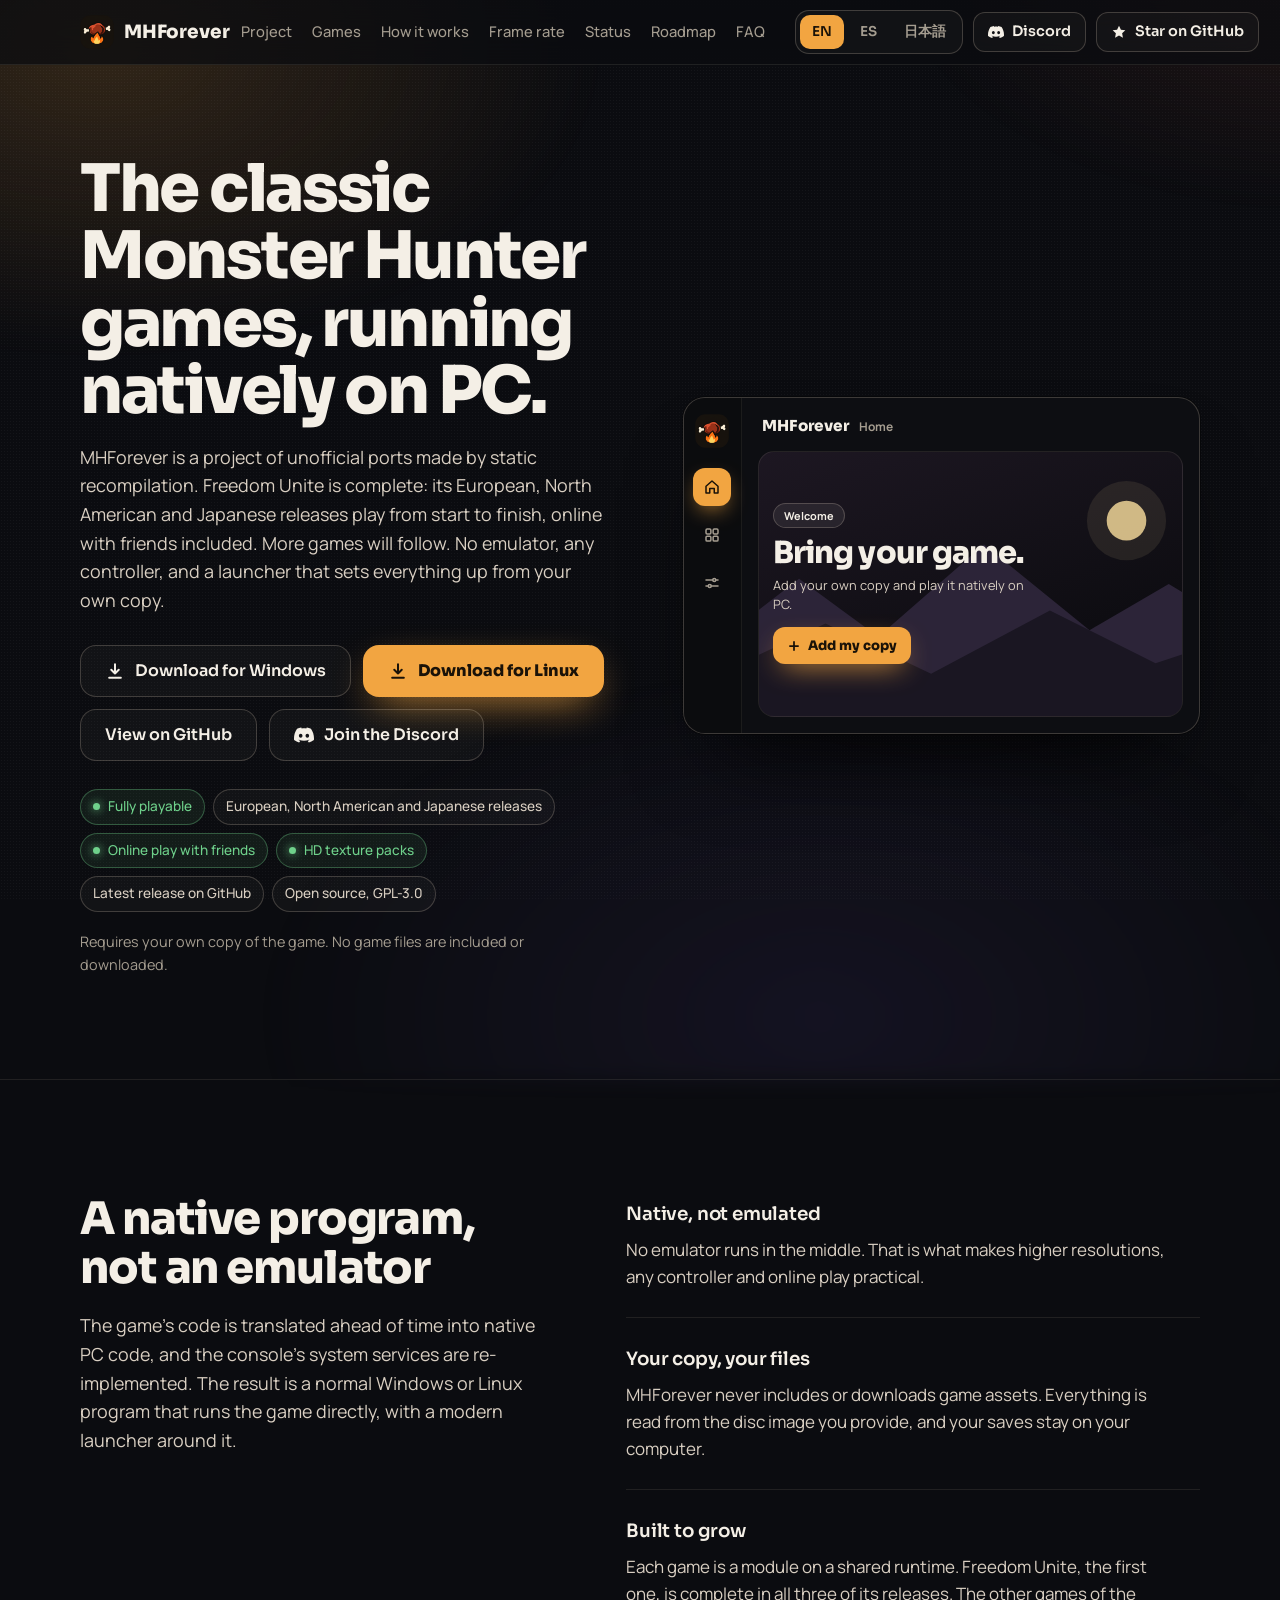
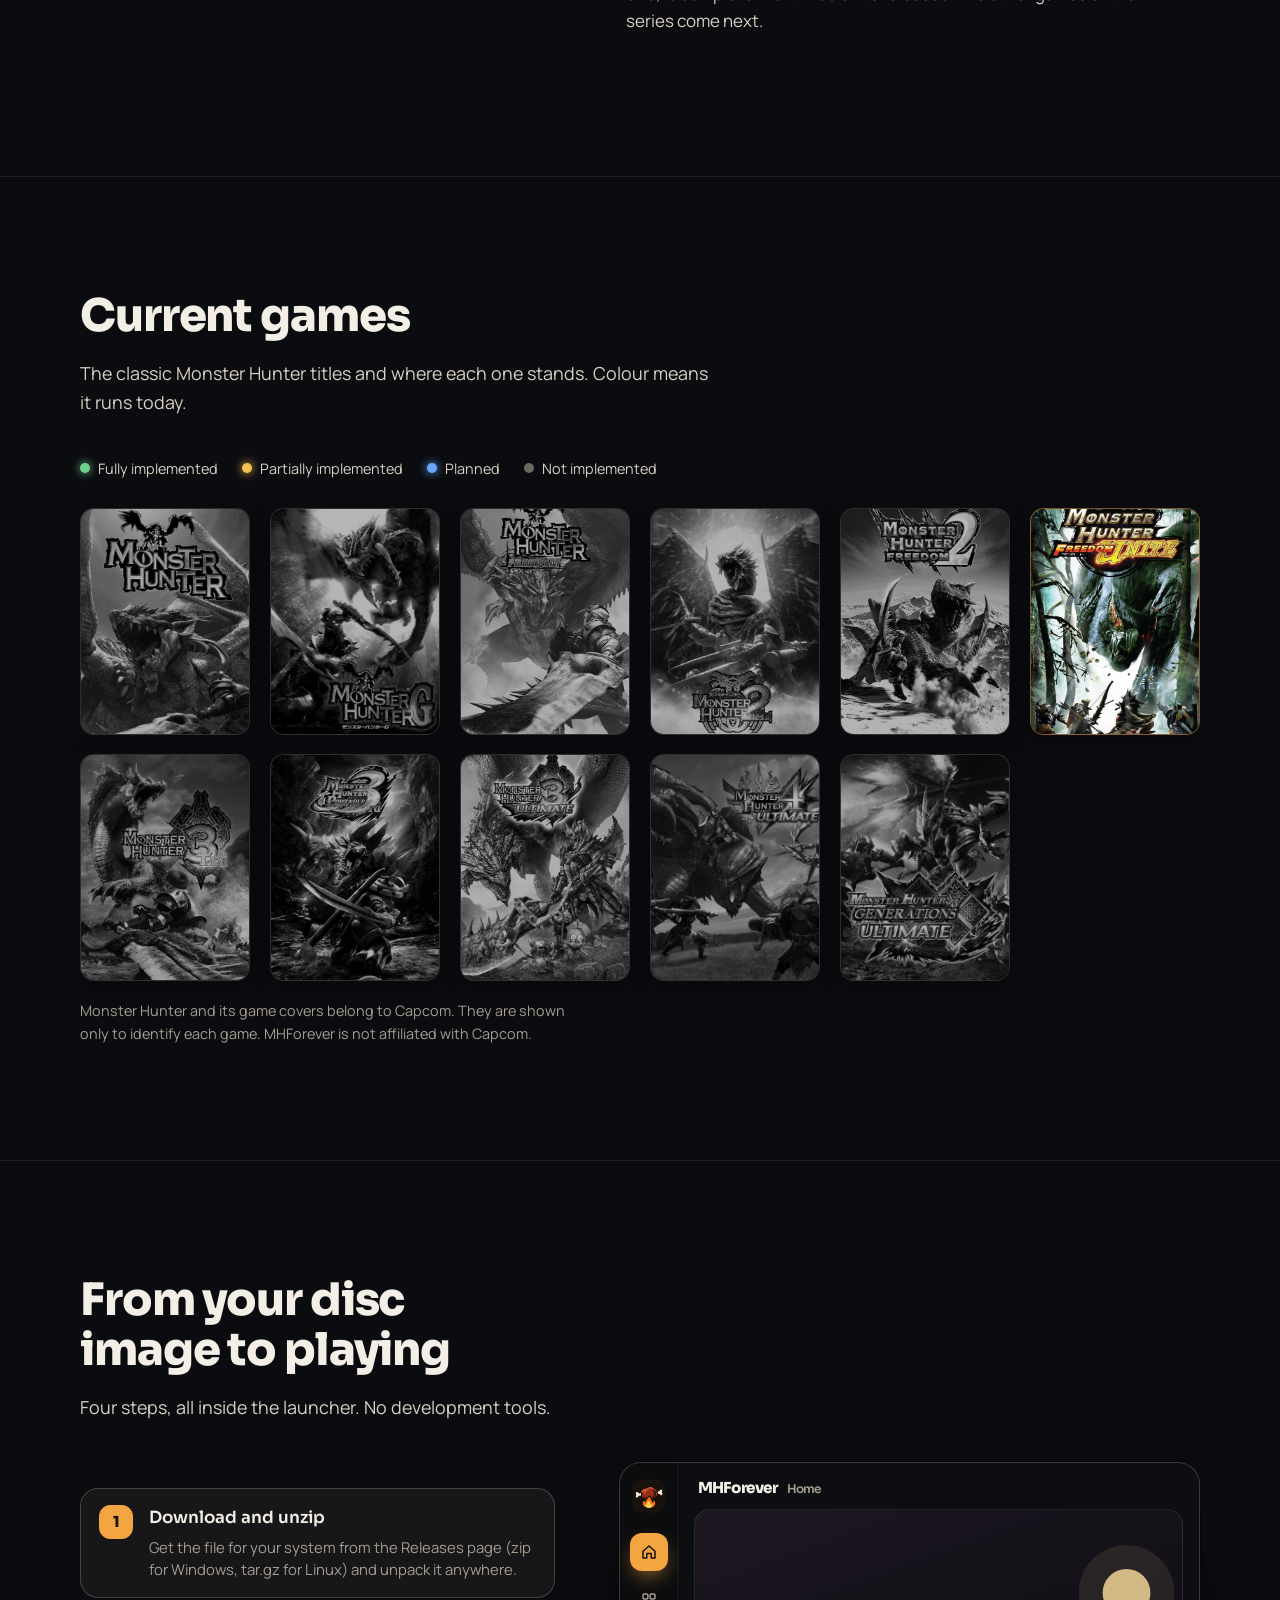
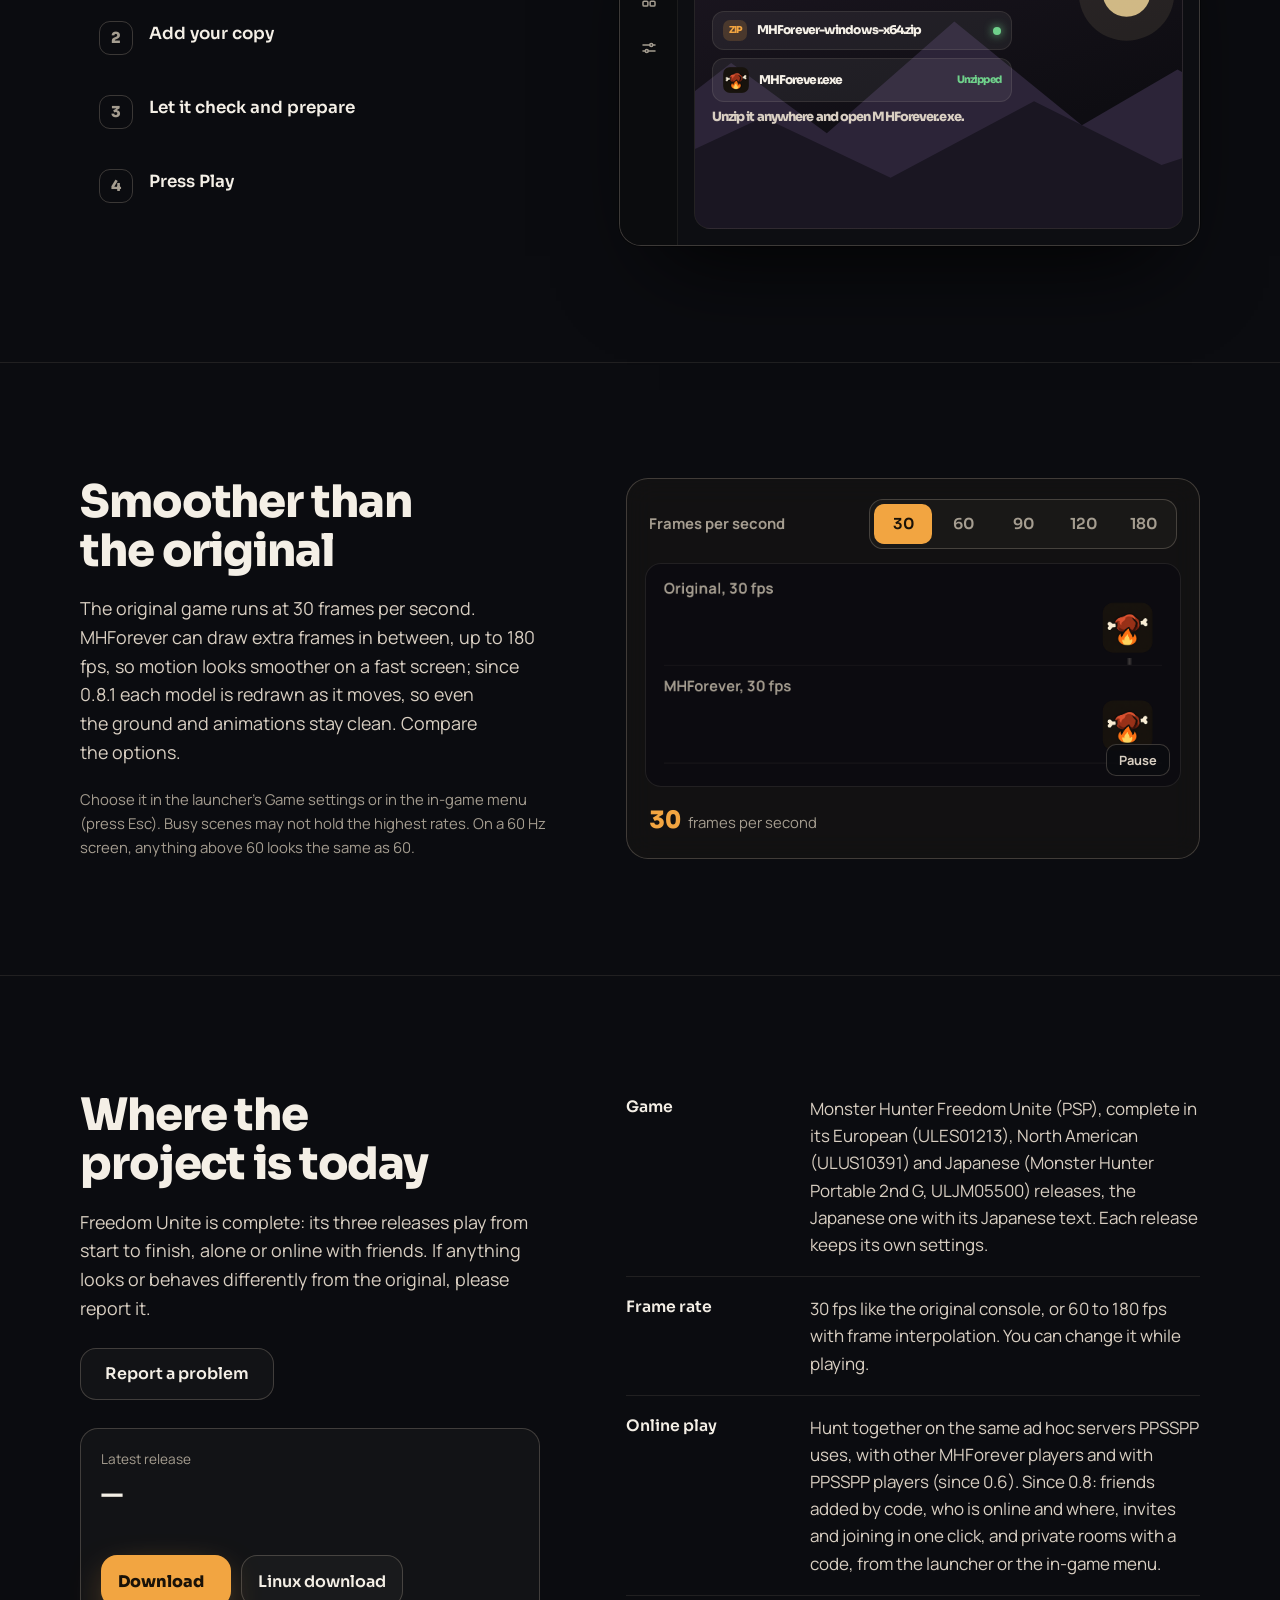
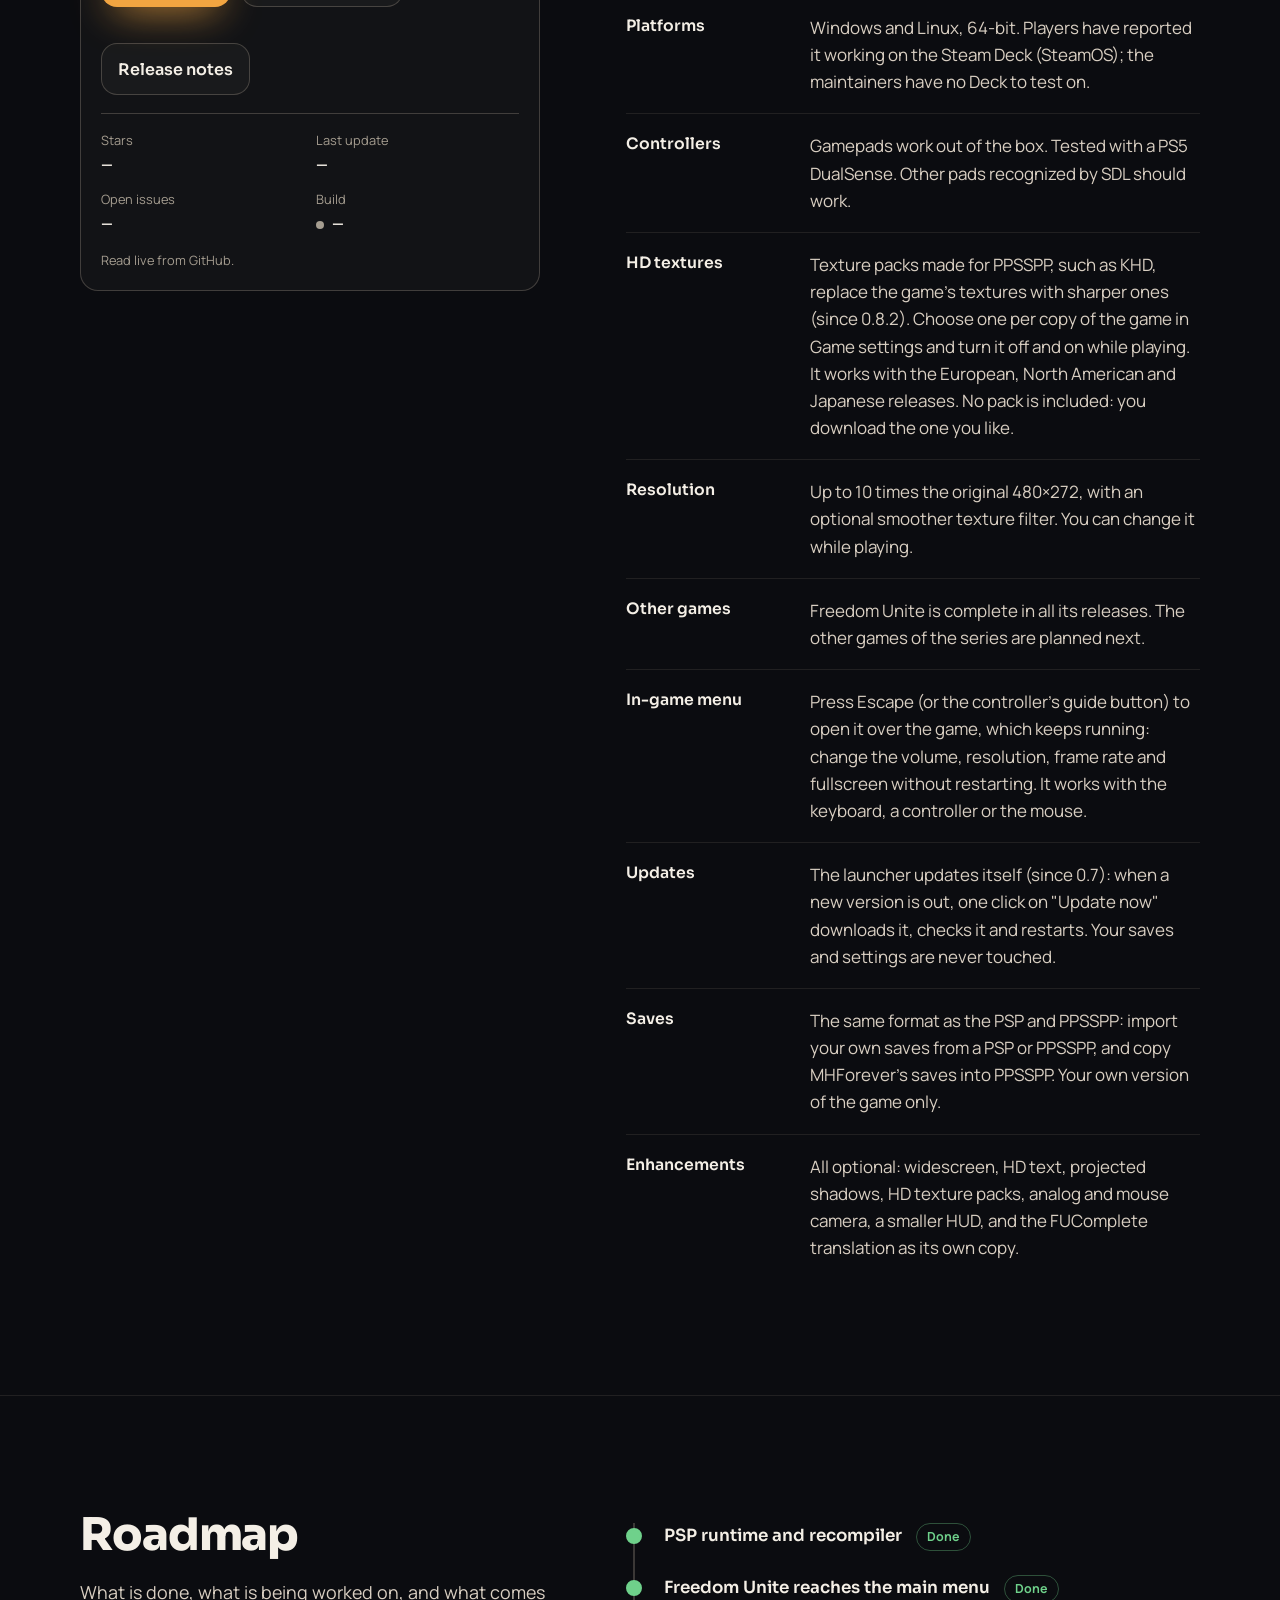
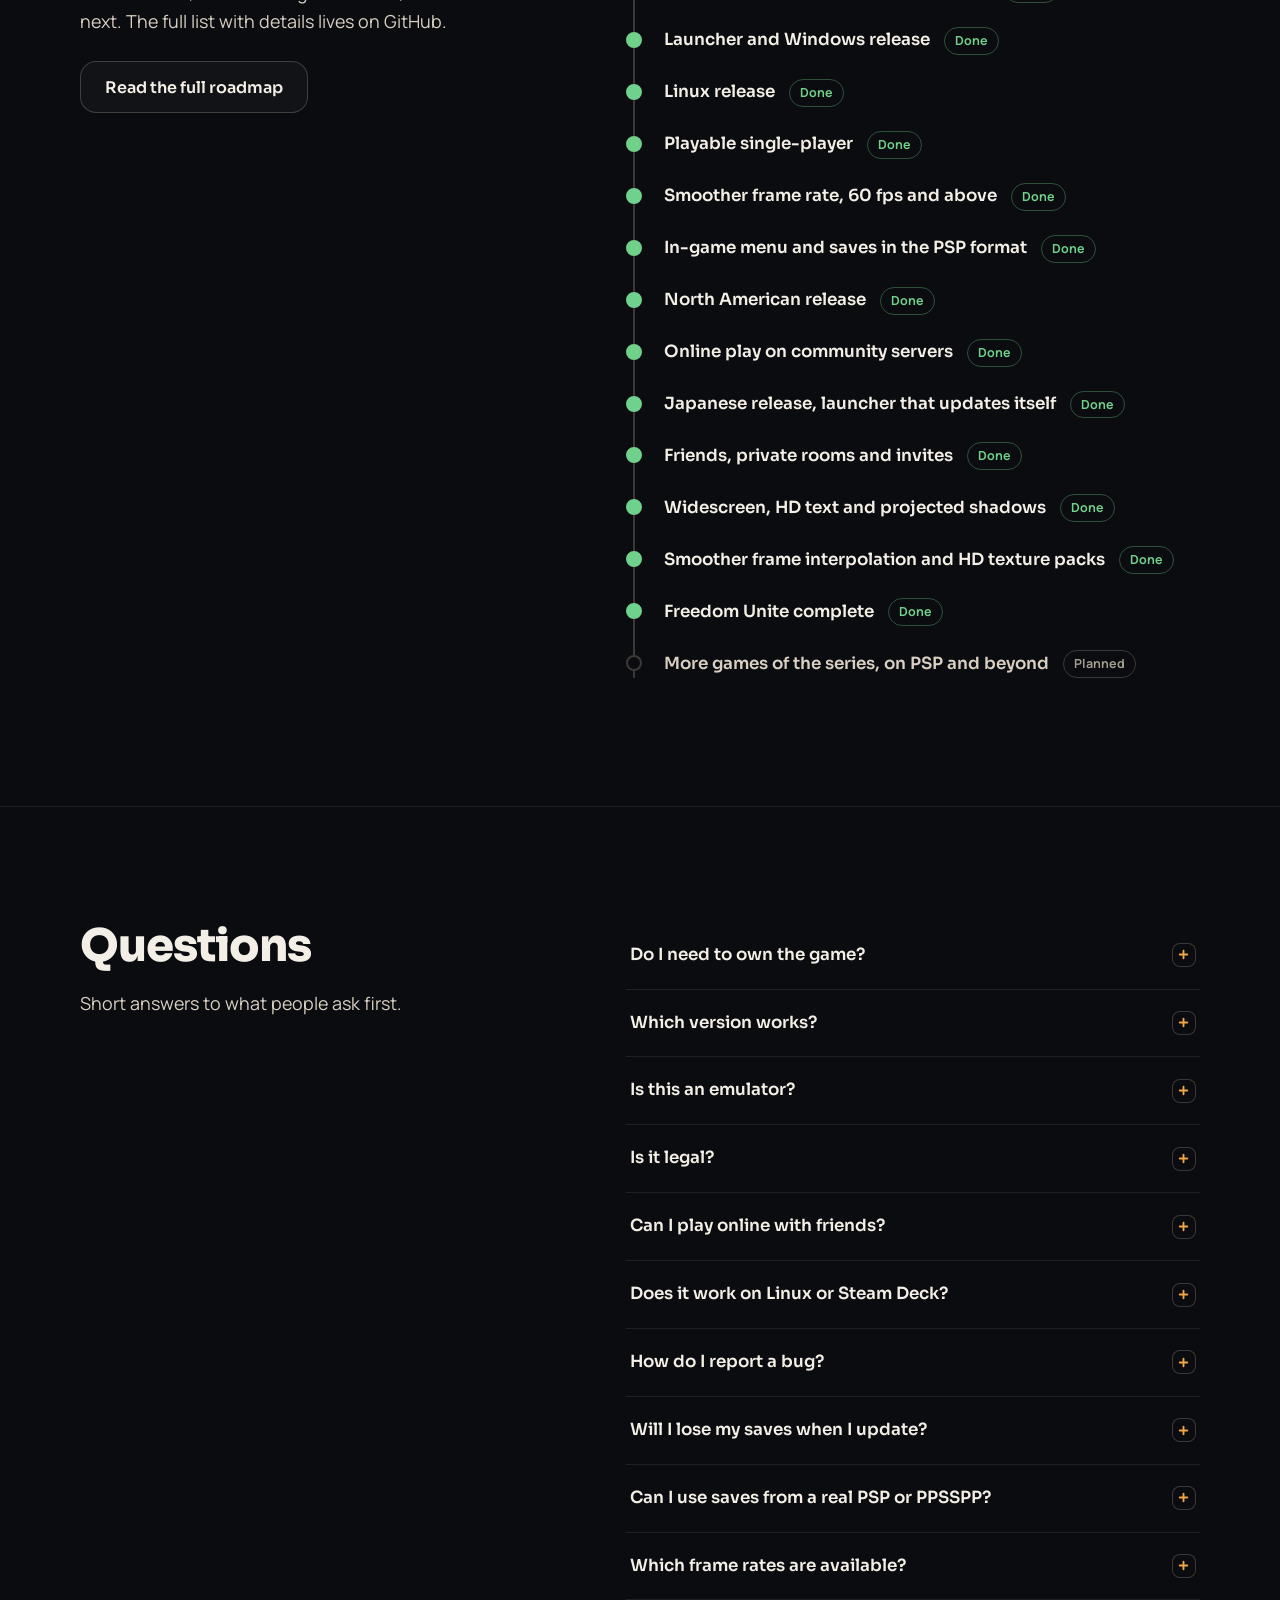
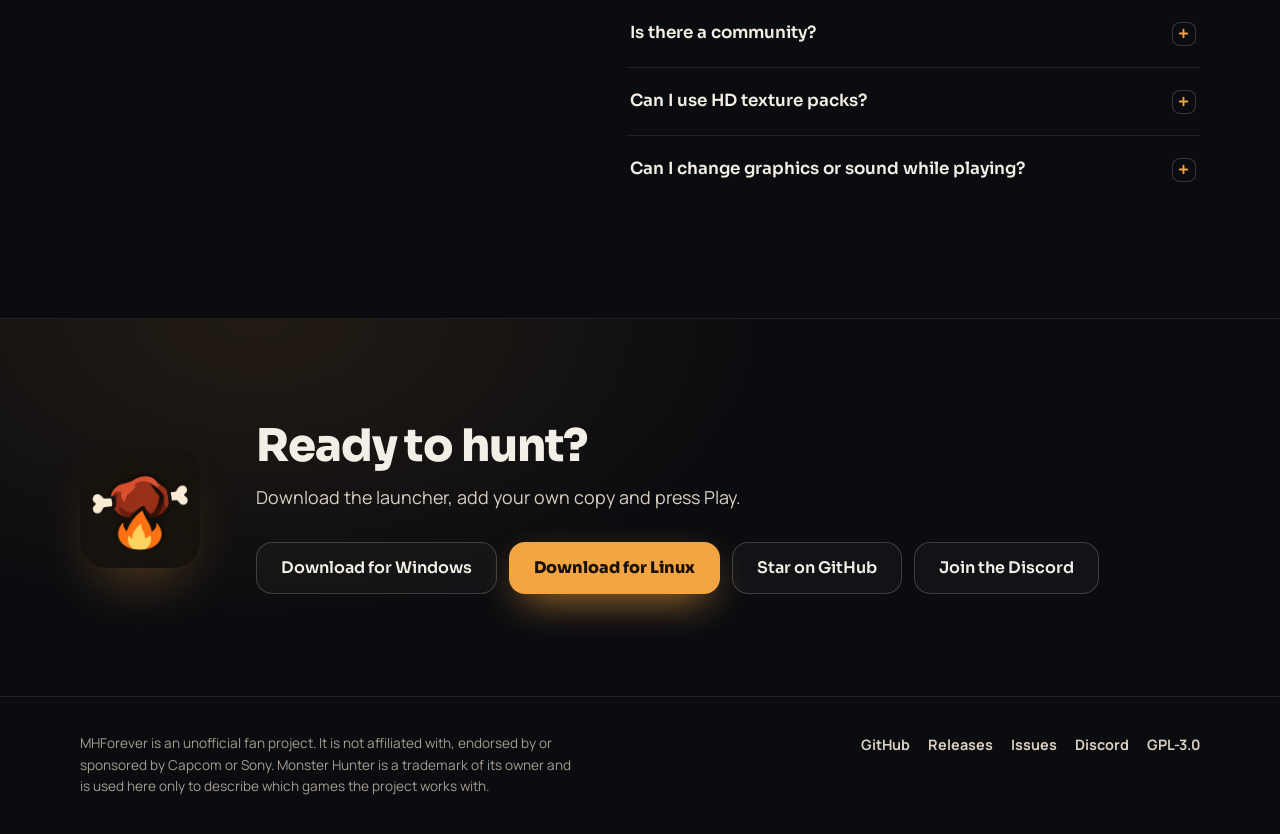
==== index.html @ 5589bb40 "site: widescreen, HD text and projected shadows in the roadmap and the status table; Mission and Vis" ====
<!doctype html>
<html lang="en">
<head>
<meta charset="utf-8">
<meta name="viewport" content="width=device-width, initial-scale=1, viewport-fit=cover">
<meta name="claude:viewport-fit-sides" content="cover">
<title>MHForever | Classic Monster Hunter on PC</title>
<meta name="description" content="MHForever brings the classic Monster Hunter games to PC as unofficial native ports made by static recompilation. Starting with Freedom Unite. No emulator, any controller, bring your own copy.">
<meta name="theme-color" content="#0b0c10">
<link rel="canonical" href="https://mango77x.github.io/MHForever-site/">
<link rel="icon" href="favicon.ico" sizes="any">
<link rel="icon" type="image/png" href="img/icon-32.png" sizes="32x32">
<link rel="apple-touch-icon" href="img/icon-128.png">
<meta property="og:type" content="website">
<meta property="og:title" content="MHForever | Classic Monster Hunter on PC">
<meta property="og:description" content="The classic Monster Hunter games as unofficial native PC ports, starting with Freedom Unite. No emulator. Bring your own copy.">
<meta property="og:image" content="https://mango77x.github.io/MHForever-site/img/og.png">
<meta property="og:url" content="https://mango77x.github.io/MHForever-site/">
<meta name="twitter:card" content="summary_large_image">
<meta property="og:image:width" content="1280">
<meta property="og:image:height" content="640">
<meta property="og:image:alt" content="MHForever logo: a bone-in cut of meat over a grill">
<meta property="og:locale" content="en_US">
<meta name="twitter:title" content="MHForever | Classic Monster Hunter on PC">
<meta name="twitter:description" content="The classic Monster Hunter games as unofficial native PC ports, starting with Freedom Unite.">
<meta name="twitter:image" content="https://mango77x.github.io/MHForever-site/img/og.png">
<link rel="stylesheet" href="styles.css?v=6">
<script type="application/ld+json">
{
  "@context": "https://schema.org",
  "@type": "SoftwareApplication",
  "name": "MHForever",
  "applicationCategory": "GameApplication",
  "operatingSystem": ["Windows", "Linux"],
  "description": "Unofficial native PC ports of the classic Monster Hunter games made by static recompilation, starting with Freedom Unite.",
  "license": "https://www.gnu.org/licenses/gpl-3.0.html",
  "url": "https://mango77x.github.io/MHForever-site/",
  "downloadUrl": "https://github.com/Mango77x/MHForever/releases/latest",
  "codeRepository": "https://github.com/Mango77x/MHForever",
  "offers": { "@type": "Offer", "price": "0", "priceCurrency": "EUR" }
}
</script>
</head>
<body>
<div class="aurora" aria-hidden="true"></div>
<div class="grain" aria-hidden="true"></div>

<header class="nav" id="top">
  <div class="wrap nav-in">
    <a class="brand" href="#top" aria-label="MHForever">
      <img src="img/icon-128.png" alt="" width="34" height="34">
      <b>MHForever</b>
    </a>
    <nav class="links" aria-label="Main">
      <a href="#what" data-i18n="nav.project">Project</a>
      <a href="#games" data-i18n="nav.games">Games</a>
      <a href="#how" data-i18n="nav.how">How it works</a>
      <a href="#fps" data-i18n="nav.fps">Frame rate</a>
      <a href="#status" data-i18n="nav.status">Status</a>
      <a href="#roadmap" data-i18n="nav.roadmap">Roadmap</a>
      <a href="#faq" data-i18n="nav.faq">FAQ</a>
    </nav>
    <div class="nav-end">
      <div class="seg lang" role="group" aria-label="Language">
        <button type="button" data-lang="en" aria-pressed="true">EN</button>
        <button type="button" data-lang="es" aria-pressed="false">ES</button>
        <button type="button" data-lang="ja" aria-pressed="false">日本語</button>
      </div>
      <a class="btn ghost small discord-nav" href="https://discord.gg/6xrxY2buDf" rel="noopener" aria-label="Join the Discord">
        <svg viewBox="0 0 24 24" width="16" height="16" aria-hidden="true"><path fill="currentColor" d="M20.317 4.3698a19.7913 19.7913 0 00-4.8851-1.5152.0741.0741 0 00-.0785.0371c-.211.3753-.4447.8648-.6083 1.2495-1.8447-.2762-3.68-.2762-5.4868 0-.1636-.3933-.4058-.8742-.6177-1.2495a.077.077 0 00-.0785-.037 19.7363 19.7363 0 00-4.8852 1.515.0699.0699 0 00-.0321.0277C.5334 9.0458-.319 13.5799.0992 18.0578a.0824.0824 0 00.0312.0561c2.0528 1.5076 4.0413 2.4228 5.9929 3.0294a.0777.0777 0 00.0842-.0276c.4616-.6304.8731-1.2952 1.226-1.9942a.076.076 0 00-.0416-.1057c-.6528-.2476-1.2743-.5495-1.8722-.8923a.077.077 0 01-.0076-.1277c.1258-.0943.2517-.1923.3718-.2914a.0743.0743 0 01.0776-.0105c3.9278 1.7933 8.18 1.7933 12.0614 0a.0739.0739 0 01.0785.0095c.1202.099.246.1981.3728.2924a.077.077 0 01-.0066.1276 12.2986 12.2986 0 01-1.873.8914.0766.0766 0 00-.0407.1067c.3604.698.7719 1.3628 1.225 1.9932a.076.076 0 00.0842.0286c1.961-.6067 3.9495-1.5219 6.0023-3.0294a.077.077 0 00.0313-.0552c.5004-5.177-.8382-9.6739-3.5485-13.6604a.061.061 0 00-.0312-.0286zM8.02 15.3312c-1.1825 0-2.1569-1.0857-2.1569-2.419 0-1.3332.9555-2.4189 2.157-2.4189 1.2108 0 2.1757 1.0952 2.1568 2.419 0 1.3332-.9555 2.4189-2.1569 2.4189zm7.9748 0c-1.1825 0-2.1569-1.0857-2.1569-2.419 0-1.3332.9554-2.4189 2.1569-2.4189 1.2108 0 2.1757 1.0952 2.1568 2.419 0 1.3332-.946 2.4189-2.1568 2.4189Z"/></svg>
        <span>Discord</span>
      </a>
      <a class="btn ghost small" href="https://github.com/Mango77x/MHForever" rel="noopener">
        <svg viewBox="0 0 24 24" width="16" height="16" aria-hidden="true"><path fill="currentColor" d="M12 2.5l2.9 6 6.6.9-4.8 4.6 1.2 6.5-5.9-3.2-5.9 3.2 1.2-6.5L2.5 9.4l6.6-.9z"/></svg>
        <span data-i18n="nav.star">Star on GitHub</span>
      </a>
    </div>
  </div>
</header>

<main>
  <!-- ------------------------------------------------------------ hero -->
  <section class="hero">
    <div class="wrap hero-grid">
      <div class="hero-copy">
        <h1 data-i18n="hero.h1">The classic Monster Hunter games, running natively on PC.</h1>
        <p class="lede" data-i18n="hero.sub">MHForever is a project of unofficial ports made by static recompilation. Freedom Unite is complete: its European, North American and Japanese releases play from start to finish, online with friends included. More games will follow. No emulator, any controller, and a launcher that sets everything up from your own copy.</p>
        <div class="cta-row">
          <a class="btn primary dl-win" id="dl" href="https://github.com/Mango77x/MHForever/releases/latest" rel="noopener">
            <svg viewBox="0 0 24 24" width="20" height="20" aria-hidden="true"><path fill="none" stroke="currentColor" stroke-width="2.4" stroke-linecap="round" stroke-linejoin="round" d="M12 4v11m0 0l-4.5-4.5M12 15l4.5-4.5M5 20h14"/></svg>
            <span data-i18n="hero.cta1">Download for Windows</span>
          </a>
          <a class="btn ghost dl-lin" href="https://github.com/Mango77x/MHForever/releases/latest" rel="noopener">
            <svg viewBox="0 0 24 24" width="20" height="20" aria-hidden="true"><path fill="none" stroke="currentColor" stroke-width="2.4" stroke-linecap="round" stroke-linejoin="round" d="M12 4v11m0 0l-4.5-4.5M12 15l4.5-4.5M5 20h14"/></svg>
            <span data-i18n="hero.cta1l">Download for Linux</span>
          </a>
          <a class="btn ghost" href="https://github.com/Mango77x/MHForever" rel="noopener" data-i18n="hero.cta2">View on GitHub</a>
          <a class="btn ghost" href="https://discord.gg/6xrxY2buDf" rel="noopener">
            <svg viewBox="0 0 24 24" width="20" height="20" aria-hidden="true"><path fill="currentColor" d="M20.317 4.3698a19.7913 19.7913 0 00-4.8851-1.5152.0741.0741 0 00-.0785.0371c-.211.3753-.4447.8648-.6083 1.2495-1.8447-.2762-3.68-.2762-5.4868 0-.1636-.3933-.4058-.8742-.6177-1.2495a.077.077 0 00-.0785-.037 19.7363 19.7363 0 00-4.8852 1.515.0699.0699 0 00-.0321.0277C.5334 9.0458-.319 13.5799.0992 18.0578a.0824.0824 0 00.0312.0561c2.0528 1.5076 4.0413 2.4228 5.9929 3.0294a.0777.0777 0 00.0842-.0276c.4616-.6304.8731-1.2952 1.226-1.9942a.076.076 0 00-.0416-.1057c-.6528-.2476-1.2743-.5495-1.8722-.8923a.077.077 0 01-.0076-.1277c.1258-.0943.2517-.1923.3718-.2914a.0743.0743 0 01.0776-.0105c3.9278 1.7933 8.18 1.7933 12.0614 0a.0739.0739 0 01.0785.0095c.1202.099.246.1981.3728.2924a.077.077 0 01-.0066.1276 12.2986 12.2986 0 01-1.873.8914.0766.0766 0 00-.0407.1067c.3604.698.7719 1.3628 1.225 1.9932a.076.076 0 00.0842.0286c1.961-.6067 3.9495-1.5219 6.0023-3.0294a.077.077 0 00.0313-.0552c.5004-5.177-.8382-9.6739-3.5485-13.6604a.061.061 0 00-.0312-.0286zM8.02 15.3312c-1.1825 0-2.1569-1.0857-2.1569-2.419 0-1.3332.9555-2.4189 2.157-2.4189 1.2108 0 2.1757 1.0952 2.1568 2.419 0 1.3332-.9555 2.4189-2.1569 2.4189zm7.9748 0c-1.1825 0-2.1569-1.0857-2.1569-2.419 0-1.3332.9554-2.4189 2.1569-2.4189 1.2108 0 2.1757 1.0952 2.1568 2.419 0 1.3332-.946 2.4189-2.1568 2.4189Z"/></svg>
            <span data-i18n="end.discord">Join the Discord</span>
          </a>
        </div>
        <ul class="chips">
          <li class="chip ok" data-i18n="hero.chip1">Fully playable</li>
          <li class="chip" data-i18n="hero.chip2">European, North American and Japanese releases</li>
          <li class="chip ok" data-i18n="hero.chip5">Online play with friends</li>
          <li class="chip ok" data-i18n="hero.chip6">HD texture packs</li>
          <li class="chip" id="ver" data-i18n="hero.chip3">Latest release on GitHub</li>
          <li class="chip" data-i18n="hero.chip4">Open source, GPL-3.0</li>
        </ul>
        <p class="fine" data-i18n="hero.note">Requires your own copy of the game. No game files are included or downloaded.</p>
      </div>

      <div class="hero-visual">
        <div class="launcher" aria-hidden="true" data-mock>
          <div class="l-rail">
            <img src="img/icon-128.png" alt="" width="34" height="34">
            <span class="l-btn on"><svg viewBox="0 0 24 24" width="18" height="18"><path fill="none" stroke="currentColor" stroke-width="2" stroke-linejoin="round" d="M4 11l8-7 8 7v9h-5v-6H9v6H4z"/></svg></span>
            <span class="l-btn"><svg viewBox="0 0 24 24" width="18" height="18"><g fill="none" stroke="currentColor" stroke-width="2"><rect x="4" y="4" width="6.5" height="6.5" rx="1.5"/><rect x="13.5" y="4" width="6.5" height="6.5" rx="1.5"/><rect x="4" y="13.5" width="6.5" height="6.5" rx="1.5"/><rect x="13.5" y="13.5" width="6.5" height="6.5" rx="1.5"/></g></svg></span>
            <span class="l-btn"><svg viewBox="0 0 24 24" width="18" height="18"><g fill="none" stroke="currentColor" stroke-width="2" stroke-linecap="round"><path d="M4 8h9M17 8h3M4 16h3M11 16h9"/><circle cx="15" cy="8" r="2"/><circle cx="9" cy="16" r="2"/></g></svg></span>
          </div>
          <div class="l-main">
            <div class="l-top"><b>MHForever</b><span data-i18n="mock.home">Home</span></div>
            <div class="l-hero">
              <svg class="l-art" viewBox="0 0 400 200" preserveAspectRatio="xMidYMax slice" aria-hidden="true">
                <circle cx="318" cy="52" r="15" fill="#e3c88f" opacity=".9"/>
                <circle cx="318" cy="52" r="30" fill="#e3c88f" opacity=".1"/>
                <path d="M0 150 L70 96 L130 140 L210 70 L290 135 L350 100 L400 130 V200 H0Z" fill="#2c2438"/>
                <path d="M0 172 L90 130 L170 168 L260 120 L340 160 L400 140 V200 H0Z" fill="#1a1622"/>
              </svg>
              <div class="l-text">
                <span class="l-pill" data-i18n="mock.welcome">Welcome</span>
                <p class="l-h" data-i18n="mock.h">Bring your game.</p>
                <p class="l-p" data-i18n="mock.p">Add your own copy and play it natively on PC.</p>
                <span class="l-cta"><svg viewBox="0 0 24 24" width="14" height="14"><path fill="none" stroke="currentColor" stroke-width="3" stroke-linecap="round" d="M12 5v14M5 12h14"/></svg><span data-i18n="mock.add">Add my copy</span></span>
              </div>
            </div>
          </div>
        </div>
        <div class="glow" aria-hidden="true"></div>
      </div>
    </div>
  </section>

  <!-- ------------------------------------------------------------ what -->
  <section class="block" id="what">
    <div class="wrap two">
      <div class="head">
        <h2 data-i18n="what.h">A native program, not an emulator</h2>
        <p class="lede" data-i18n="what.p">The game's code is translated ahead of time into native PC code, and the console's system services are re-implemented. The result is a normal Windows or Linux program that runs the game directly, with a modern launcher around it.</p>
      </div>
      <div class="rows">
        <div class="row">
          <h3 data-i18n="what.r1h">Native, not emulated</h3>
          <p data-i18n="what.r1p">No emulator runs in the middle. That is what makes higher resolutions, any controller and online play practical.</p>
        </div>
        <div class="row">
          <h3 data-i18n="what.r2h">Your copy, your files</h3>
          <p data-i18n="what.r2p">MHForever never includes or downloads game assets. Everything is read from the disc image you provide, and your saves stay on your computer.</p>
        </div>
        <div class="row">
          <h3 data-i18n="what.r3h">Built to grow</h3>
          <p data-i18n="what.r3p">Each game is a module on a shared runtime. Freedom Unite, the first one, is complete in all three of its releases. The other games of the series come next.</p>
        </div>
      </div>
    </div>
  </section>

  <!-- ------------------------------------------------------------ games -->
  <section class="block" id="games">
    <div class="wrap">
      <div class="head wide">
        <h2 data-i18n="games.h">Current games</h2>
        <p class="lede" data-i18n="games.p">The classic Monster Hunter titles and where each one stands. Colour means it runs today.</p>
      </div>
      <ul class="legend" aria-label="Legend">
        <li><i class="sdot full"></i><span data-i18n="games.s.full">Fully implemented</span></li>
        <li><i class="sdot partial"></i><span data-i18n="games.s.partial">Partially implemented</span></li>
        <li><i class="sdot planned"></i><span data-i18n="games.s.planned">Planned</span></li>
        <li><i class="sdot none"></i><span data-i18n="games.s.none">Not implemented</span></li>
      </ul>
      <ul class="games">
        <li class="game" data-status="none" data-id="mh1" tabindex="0">
          <div class="cover"><span class="ph"><img src="img/icon-128.png" alt="" width="40" height="40"><b>Monster Hunter</b></span><img class="art" src="img/covers/mh1.jpg" alt="Monster Hunter cover" loading="lazy"></div>
          <div class="over"><span class="gname">Monster Hunter</span><span class="gmeta">PS2 &middot; <span data-i18n="games.first">First released</span> 2004</span><span class="gmeta"><span data-i18n="games.reg">Released in</span> JP · NA · EU</span><span class="gstat"><i class="sdot"></i><span data-i18n="games.s.none">Not implemented</span></span></div>
        </li>
        <li class="game" data-status="none" data-id="mhg" tabindex="0">
          <div class="cover"><span class="ph"><img src="img/icon-128.png" alt="" width="40" height="40"><b>Monster Hunter G</b></span><img class="art" src="img/covers/mhg.jpg" alt="Monster Hunter G cover" loading="lazy"></div>
          <div class="over"><span class="gname">Monster Hunter G</span><span class="gmeta">PS2 &middot; <span data-i18n="games.first">First released</span> 2005</span><span class="gmeta"><span data-i18n="games.reg">Released in</span> JP</span><span class="gstat"><i class="sdot"></i><span data-i18n="games.s.none">Not implemented</span></span></div>
        </li>
        <li class="game" data-status="none" data-id="mhf" tabindex="0">
          <div class="cover"><span class="ph"><img src="img/icon-128.png" alt="" width="40" height="40"><b>Monster Hunter Freedom</b></span><img class="art" src="img/covers/mhf.jpg" alt="Monster Hunter Freedom cover" loading="lazy"></div>
          <div class="over"><span class="gname">Monster Hunter Freedom</span><span class="gmeta">PSP &middot; <span data-i18n="games.first">First released</span> 2005</span><span class="gmeta"><span data-i18n="games.reg">Released in</span> JP · NA · EU</span><span class="gstat"><i class="sdot"></i><span data-i18n="games.s.none">Not implemented</span></span></div>
        </li>
        <li class="game" data-status="none" data-id="mh2" tabindex="0">
          <div class="cover"><span class="ph"><img src="img/icon-128.png" alt="" width="40" height="40"><b>Monster Hunter 2 (dos)</b></span><img class="art" src="img/covers/mh2.jpg" alt="Monster Hunter 2 (dos) cover" loading="lazy"></div>
          <div class="over"><span class="gname">Monster Hunter 2 (dos)</span><span class="gmeta">PS2 &middot; <span data-i18n="games.first">First released</span> 2006</span><span class="gmeta"><span data-i18n="games.reg">Released in</span> JP</span><span class="gstat"><i class="sdot"></i><span data-i18n="games.s.none">Not implemented</span></span></div>
        </li>
        <li class="game" data-status="none" data-id="mhf2" tabindex="0">
          <div class="cover"><span class="ph"><img src="img/icon-128.png" alt="" width="40" height="40"><b>Monster Hunter Freedom 2</b></span><img class="art" src="img/covers/mhf2.jpg" alt="Monster Hunter Freedom 2 cover" loading="lazy"></div>
          <div class="over"><span class="gname">Monster Hunter Freedom 2</span><span class="gmeta">PSP &middot; <span data-i18n="games.first">First released</span> 2007</span><span class="gmeta"><span data-i18n="games.reg">Released in</span> JP · NA · EU</span><span class="gstat"><i class="sdot"></i><span data-i18n="games.s.none">Not implemented</span></span></div>
        </li>
        <li class="game" data-status="full" data-id="mhfu" tabindex="0">
          <div class="cover"><span class="ph"><img src="img/icon-128.png" alt="" width="40" height="40"><b>Monster Hunter Freedom Unite</b></span><img class="art" src="img/covers/mhfu.jpg" alt="Monster Hunter Freedom Unite cover" loading="lazy"></div>
          <div class="over"><span class="gname">Monster Hunter Freedom Unite</span><span class="gmeta">PSP &middot; <span data-i18n="games.first">First released</span> 2008</span><span class="gmeta"><span data-i18n="games.reg">Released in</span> JP · NA · EU</span><span class="gmeta gsup"><span data-i18n="games.sup">Complete: EU, NA and JP (Portable 2nd G), online with friends included.</span></span><span class="gstat"><i class="sdot"></i><span data-i18n="games.s.full">Fully implemented</span></span></div>
        </li>
        <li class="game" data-status="none" data-id="mhtri" tabindex="0">
          <div class="cover"><span class="ph"><img src="img/icon-128.png" alt="" width="40" height="40"><b>Monster Hunter Tri</b></span><img class="art" src="img/covers/mhtri.jpg" alt="Monster Hunter Tri cover" loading="lazy"></div>
          <div class="over"><span class="gname">Monster Hunter Tri</span><span class="gmeta">Wii &middot; <span data-i18n="games.first">First released</span> 2009</span><span class="gmeta"><span data-i18n="games.reg">Released in</span> JP · NA · EU</span><span class="gstat"><i class="sdot"></i><span data-i18n="games.s.none">Not implemented</span></span></div>
        </li>
        <li class="game" data-status="none" data-id="mhp3" tabindex="0">
          <div class="cover"><span class="ph"><img src="img/icon-128.png" alt="" width="40" height="40"><b>Monster Hunter Portable 3rd</b></span><img class="art" src="img/covers/mhp3.jpg" alt="Monster Hunter Portable 3rd cover" loading="lazy"></div>
          <div class="over"><span class="gname">Monster Hunter Portable 3rd</span><span class="gmeta">PSP &middot; <span data-i18n="games.first">First released</span> 2010</span><span class="gmeta"><span data-i18n="games.reg">Released in</span> JP</span><span class="gstat"><i class="sdot"></i><span data-i18n="games.s.none">Not implemented</span></span></div>
        </li>
        <li class="game" data-status="none" data-id="mh3u" tabindex="0">
          <div class="cover"><span class="ph"><img src="img/icon-128.png" alt="" width="40" height="40"><b>Monster Hunter 3 Ultimate</b></span><img class="art" src="img/covers/mh3u.jpg" alt="Monster Hunter 3 Ultimate cover" loading="lazy"></div>
          <div class="over"><span class="gname">Monster Hunter 3 Ultimate</span><span class="gmeta">3DS / Wii U &middot; <span data-i18n="games.first">First released</span> 2011</span><span class="gmeta"><span data-i18n="games.reg">Released in</span> JP · NA · EU</span><span class="gstat"><i class="sdot"></i><span data-i18n="games.s.none">Not implemented</span></span></div>
        </li>
        <li class="game" data-status="none" data-id="mh4u" tabindex="0">
          <div class="cover"><span class="ph"><img src="img/icon-128.png" alt="" width="40" height="40"><b>Monster Hunter 4 Ultimate</b></span><img class="art" src="img/covers/mh4u.jpg" alt="Monster Hunter 4 Ultimate cover" loading="lazy"></div>
          <div class="over"><span class="gname">Monster Hunter 4 Ultimate</span><span class="gmeta">3DS &middot; <span data-i18n="games.first">First released</span> 2014</span><span class="gmeta"><span data-i18n="games.reg">Released in</span> JP · NA · EU</span><span class="gstat"><i class="sdot"></i><span data-i18n="games.s.none">Not implemented</span></span></div>
        </li>
        <li class="game" data-status="none" data-id="mhgu" tabindex="0">
          <div class="cover"><span class="ph"><img src="img/icon-128.png" alt="" width="40" height="40"><b>Monster Hunter Generations Ultimate</b></span><img class="art" src="img/covers/mhgu.jpg" alt="Monster Hunter Generations Ultimate cover" loading="lazy"></div>
          <div class="over"><span class="gname">Monster Hunter Generations Ultimate</span><span class="gmeta">Switch &middot; <span data-i18n="games.first">First released</span> 2017</span><span class="gmeta"><span data-i18n="games.reg">Released in</span> JP · NA · EU</span><span class="gstat"><i class="sdot"></i><span data-i18n="games.s.none">Not implemented</span></span></div>
        </li>
      </ul>
      <p class="fine" data-i18n="games.note">Monster Hunter and its game covers belong to Capcom. They are shown only to identify each game. MHForever is not affiliated with Capcom.</p>
    </div>
  </section>

  <!-- ------------------------------------------------------------ how -->
  <section class="block" id="how">
    <div class="wrap">
      <div class="head wide">
        <h2 data-i18n="how.h">From your disc image to playing</h2>
        <p class="lede" data-i18n="how.p">Four steps, all inside the launcher. No development tools.</p>
      </div>
      <div class="how" id="howbox">
        <ol class="steps" id="steps">
          <li><button type="button" class="step on" data-step="1" aria-current="step">
            <span class="n">1</span><span class="t"><b data-i18n="how.s1h">Download and unzip</b><i data-i18n="how.s1p">Get the file for your system from the Releases page (zip for Windows, tar.gz for Linux) and unpack it anywhere.</i></span></button></li>
          <li><button type="button" class="step" data-step="2">
            <span class="n">2</span><span class="t"><b data-i18n="how.s2h">Add your copy</b><i data-i18n="how.s2p">Open MHForever.exe and choose your own .iso of Freedom Unite (or Portable 2nd G), a plain uncompressed image of your UMD.</i></span></button></li>
          <li><button type="button" class="step" data-step="3">
            <span class="n">3</span><span class="t"><b data-i18n="how.s3h">Let it check and prepare</b><i data-i18n="how.s3p">The launcher verifies your copy and prepares what the game needs on your PC. It can also keep a copy of the image in its own folder.</i></span></button></li>
          <li><button type="button" class="step" data-step="4">
            <span class="n">4</span><span class="t"><b data-i18n="how.s4h">Press Play</b><i data-i18n="how.s4p">Gamepads work out of the box and keyboard defaults are included.</i></span></button></li>
        </ol>

        <div class="launcher big" data-mock data-state="1" id="mock2" aria-live="polite">
          <div class="l-rail">
            <img src="img/icon-128.png" alt="" width="34" height="34">
            <span class="l-btn on"><svg viewBox="0 0 24 24" width="18" height="18"><path fill="none" stroke="currentColor" stroke-width="2" stroke-linejoin="round" d="M4 11l8-7 8 7v9h-5v-6H9v6H4z"/></svg></span>
            <span class="l-btn"><svg viewBox="0 0 24 24" width="18" height="18"><g fill="none" stroke="currentColor" stroke-width="2"><rect x="4" y="4" width="6.5" height="6.5" rx="1.5"/><rect x="13.5" y="4" width="6.5" height="6.5" rx="1.5"/><rect x="4" y="13.5" width="6.5" height="6.5" rx="1.5"/><rect x="13.5" y="13.5" width="6.5" height="6.5" rx="1.5"/></g></svg></span>
            <span class="l-btn"><svg viewBox="0 0 24 24" width="18" height="18"><g fill="none" stroke="currentColor" stroke-width="2" stroke-linecap="round"><path d="M4 8h9M17 8h3M4 16h3M11 16h9"/><circle cx="15" cy="8" r="2"/><circle cx="9" cy="16" r="2"/></g></svg></span>
          </div>
          <div class="l-main">
            <div class="l-top"><b>MHForever</b><span data-i18n="mock.home">Home</span></div>
            <div class="l-hero scenes">
              <svg class="l-art" viewBox="0 0 400 200" preserveAspectRatio="xMidYMax slice" aria-hidden="true">
                <circle cx="318" cy="52" r="15" fill="#e3c88f" opacity=".9"/>
                <circle cx="318" cy="52" r="30" fill="#e3c88f" opacity=".1"/>
                <path d="M0 150 L70 96 L130 140 L210 70 L290 135 L350 100 L400 130 V200 H0Z" fill="#2c2438"/>
                <path d="M0 172 L90 130 L170 168 L260 120 L340 160 L400 140 V200 H0Z" fill="#1a1622"/>
              </svg>

              <div class="scene s1">
                <div class="file"><span class="fi zip">ZIP</span><span class="fn">MHForever-windows-x64.zip</span><span class="ok-dot"></span></div>
                <div class="file f2"><img src="img/icon-32.png" alt="" width="26" height="26"><span class="fn">MHForever.exe</span><span class="fs" data-i18n="mock.unzipped">Unzipped</span></div>
                <p class="l-p" data-i18n="mock.s1">Unzip it anywhere and open MHForever.exe.</p>
              </div>
              <div class="scene s2">
                <p class="l-h" data-i18n="mock.h">Bring your game.</p>
                <p class="l-p" data-i18n="mock.p">Add your own copy and play it natively on PC.</p>
                <span class="l-cta"><svg viewBox="0 0 24 24" width="14" height="14"><path fill="none" stroke="currentColor" stroke-width="3" stroke-linecap="round" d="M12 5v14M5 12h14"/></svg><span data-i18n="mock.add">Add my copy</span></span>
                <div class="file f2"><span class="fi">ISO</span><span class="fn">freedom-unite-eu.iso</span><span class="fs" data-i18n="mock.chosen">Chosen</span></div>
              </div>
              <div class="scene s3">
                <p class="l-h small" data-i18n="mock.s3h">Checking your copy</p>
                <div class="bar"><i></i></div>
                <ul class="checks">
                  <li data-i18n="mock.c1">Disc image checked</li>
                  <li data-i18n="mock.c2">Game prepared on this PC</li>
                  <li data-i18n="mock.c3">Nothing is uploaded</li>
                </ul>
              </div>
              <div class="scene s4">
                <p class="l-h small">Monster Hunter Freedom Unite</p>
                <p class="l-p" data-i18n="mock.s4p">European release, ULES01213</p>
                <span class="l-cta play"><svg viewBox="0 0 24 24" width="16" height="16"><path fill="currentColor" d="M7 4.5v15l12-7.5z"/></svg><span data-i18n="mock.play">Play</span></span>
              </div>
            </div>
          </div>
        </div>
      </div>
    </div>
  </section>

  <!-- ------------------------------------------------------------ fps -->
  <section class="block" id="fps">
    <div class="wrap two">
      <div class="head">
        <h2 data-i18n="fps.h">Smoother than the original</h2>
        <p class="lede" data-i18n="fps.p">The original game runs at 30 frames per second. MHForever can draw extra frames in between, up to 180 fps, so motion looks smoother on a fast screen; since 0.8.1 each model is redrawn as it moves, so even the ground and animations stay clean. Compare the options.</p>
        <p class="status-note"><span data-i18n="fps.note">Choose it in the launcher's Game settings or in the in-game menu (press Esc). Busy scenes may not hold the highest rates. On a 60 Hz screen, anything above 60 looks the same as 60.</span></p>
      </div>
      <div class="demo">
        <div class="demo-top">
          <span id="fpsLabel" class="mute" data-i18n="fps.label">Frames per second</span>
          <div class="seg wide" role="radiogroup" aria-labelledby="fpsLabel" id="fpsSeg">
            <button type="button" role="radio" aria-checked="true" data-fps="30">30</button>
            <button type="button" role="radio" aria-checked="false" data-fps="60">60</button>
            <button type="button" role="radio" aria-checked="false" data-fps="90">90</button>
            <button type="button" role="radio" aria-checked="false" data-fps="120">120</button>
            <button type="button" role="radio" aria-checked="false" data-fps="180">180</button>
          </div>
        </div>
        <div class="stage">
          <canvas id="fpsCanvas" width="720" height="300" aria-label="Animated comparison of frame rates" role="img"></canvas>
          <button type="button" class="pp" id="pp" aria-pressed="false" data-i18n="fps.pause">Pause</button>
        </div>
        <p class="demo-read"><span id="fpsRead">30</span> <span data-i18n="fps.unit">frames per second</span></p>
      </div>
    </div>
  </section>

  <!-- ------------------------------------------------------------ status -->
  <section class="block" id="status">
    <div class="wrap two">
      <div class="head">
        <h2 data-i18n="st.h">Where the project is today</h2>
        <p class="lede" data-i18n="st.p">Freedom Unite is complete: its three releases play from start to finish, alone or online with friends. If anything looks or behaves differently from the original, please report it.</p>
        <a class="btn ghost" href="https://github.com/Mango77x/MHForever/issues" rel="noopener" data-i18n="st.issue">Report a problem</a>
        <div class="live" id="live" aria-live="polite">
          <p class="live-k" data-i18n="live.k">Latest release</p>
          <p class="live-v"><b id="liveVer">&mdash;</b> <span id="liveDate"></span></p>
          <div class="live-act">
            <a class="btn primary dl-latest" id="liveDl" href="https://github.com/Mango77x/MHForever/releases/latest" rel="noopener"><span data-i18n="live.dl">Download</span><span id="liveSize"></span></a>
            <a class="btn ghost" id="liveAlt" href="https://github.com/Mango77x/MHForever/releases/latest" rel="noopener" data-i18n="live.altl">Linux download</a>
            <a class="btn ghost" id="liveNotes" href="https://github.com/Mango77x/MHForever/releases/latest" rel="noopener" data-i18n="live.notes">Release notes</a>
          </div>
          <dl class="live-stats">
            <div><dt data-i18n="live.stars">Stars</dt><dd id="liveStars">&mdash;</dd></div>
            <div><dt data-i18n="live.commit">Last update</dt><dd id="liveCommit">&mdash;</dd></div>
            <div><dt data-i18n="live.issues">Open issues</dt><dd id="liveIssues">&mdash;</dd></div>
            <div><dt data-i18n="live.ci">Build</dt><dd><a id="liveCi" class="ci" href="https://github.com/Mango77x/MHForever/actions" rel="noopener">&mdash;</a></dd></div>
          </dl>
          <p class="live-src" data-i18n="live.src">Read live from GitHub.</p>
        </div>
      </div>
      <dl class="table">
        <div><dt data-i18n="st.k1">Game</dt><dd data-i18n="st.v1">Monster Hunter Freedom Unite (PSP), complete in its European (ULES01213), North American (ULUS10391) and Japanese (Monster Hunter Portable 2nd G, ULJM05500) releases, the Japanese one with its Japanese text. Each release keeps its own settings.</dd></div>
        <div><dt data-i18n="st.k2">Frame rate</dt><dd data-i18n="st.v2">30 fps like the original console, or 60 to 180 fps with frame interpolation. You can change it while playing.</dd></div>
        <div><dt data-i18n="st.k3">Online play</dt><dd data-i18n="st.v3">Hunt together on the same ad hoc servers PPSSPP uses, with other MHForever players and with PPSSPP players (since 0.6). Since 0.8: friends added by code, who is online and where, invites and joining in one click, and private rooms with a code, from the launcher or the in-game menu.</dd></div>
        <div><dt data-i18n="st.k4">Platforms</dt><dd data-i18n="st.v4">Windows and Linux, 64-bit. Players have reported it working on the Steam Deck (SteamOS); the maintainers have no Deck to test on.</dd></div>
        <div><dt data-i18n="st.k5">Controllers</dt><dd data-i18n="st.v5">Gamepads work out of the box. Tested with a PS5 DualSense. Other pads recognized by SDL should work.</dd></div>
        <div><dt data-i18n="st.k10">HD textures</dt><dd data-i18n="st.v10">Texture packs made for PPSSPP, such as KHD, replace the game's textures with sharper ones (since 0.8.2). Choose one per copy of the game in Game settings and turn it off and on while playing. It works with the European, North American and Japanese releases. No pack is included: you download the one you like.</dd></div>
        <div><dt data-i18n="st.k6">Resolution</dt><dd data-i18n="st.v6">Up to 10 times the original 480×272, with an optional smoother texture filter. You can change it while playing.</dd></div>
        <div><dt data-i18n="st.k7">Other games</dt><dd data-i18n="st.v7">Freedom Unite is complete in all its releases. The other games of the series are planned next.</dd></div>
        <div><dt data-i18n="st.k8">In-game menu</dt><dd data-i18n="st.v8">Press Escape (or the controller's guide button) to open it over the game, which keeps running: change the volume, resolution, frame rate and fullscreen without restarting. It works with the keyboard, a controller or the mouse.</dd></div>
        <div><dt data-i18n="st.k11">Updates</dt><dd data-i18n="st.v11">The launcher updates itself (since 0.7): when a new version is out, one click on "Update now" downloads it, checks it and restarts. Your saves and settings are never touched.</dd></div>
        <div><dt data-i18n="st.k9">Saves</dt><dd data-i18n="st.v9">The same format as the PSP and PPSSPP: import your own saves from a PSP or PPSSPP, and copy MHForever's saves into PPSSPP. Your own version of the game only.</dd></div>
        <div><dt data-i18n="st.k12">Enhancements</dt><dd data-i18n="st.v12">All optional: widescreen, HD text, projected shadows, HD texture packs, analog and mouse camera, a smaller HUD, and the FUComplete translation as its own copy.</dd></div>
      </dl>
    </div>
  </section>

  <!-- ------------------------------------------------------------ roadmap -->
  <section class="block" id="roadmap">
    <div class="wrap two">
      <div class="head">
        <h2 data-i18n="rm.h">Roadmap</h2>
        <p class="lede" data-i18n="rm.p">What is done, what is being worked on, and what comes next. The full list with details lives on GitHub.</p>
        <a class="btn ghost" href="https://github.com/Mango77x/MHForever/blob/main/docs/10-roadmap.md" rel="noopener" data-i18n="rm.link">Read the full roadmap</a>
      </div>
      <ol class="timeline">
        <li class="done"><span class="dot"></span><div><b data-i18n="rm.a">PSP runtime and recompiler</b><span class="tag" data-i18n="rm.done">Done</span></div></li>
        <li class="done"><span class="dot"></span><div><b data-i18n="rm.b">Freedom Unite reaches the main menu</b><span class="tag" data-i18n="rm.done">Done</span></div></li>
        <li class="done"><span class="dot"></span><div><b data-i18n="rm.c">Launcher and Windows release</b><span class="tag" data-i18n="rm.done">Done</span></div></li>
        <li class="done"><span class="dot"></span><div><b data-i18n="rm.j">Linux release</b><span class="tag" data-i18n="rm.done">Done</span></div></li>
        <li class="done"><span class="dot"></span><div><b data-i18n="rm.d">Playable single-player</b><span class="tag" data-i18n="rm.done">Done</span></div></li>
        <li class="done"><span class="dot"></span><div><b data-i18n="rm.e">Smoother frame rate, 60 fps and above</b><span class="tag" data-i18n="rm.done">Done</span></div></li>
        <li class="done"><span class="dot"></span><div><b data-i18n="rm.i">In-game menu and saves in the PSP format</b><span class="tag" data-i18n="rm.done">Done</span></div></li>
        <li class="done"><span class="dot"></span><div><b data-i18n="rm.g">North American release</b><span class="tag" data-i18n="rm.done">Done</span></div></li>
        <li class="done"><span class="dot"></span><div><b data-i18n="rm.f">Online play on community servers</b><span class="tag" data-i18n="rm.done">Done</span></div></li>
        <li class="done"><span class="dot"></span><div><b data-i18n="rm.m">Japanese release, launcher that updates itself</b><span class="tag" data-i18n="rm.done">Done</span></div></li>
        <li class="done"><span class="dot"></span><div><b data-i18n="rm.k">Friends, private rooms and invites</b><span class="tag" data-i18n="rm.done">Done</span></div></li>
        <li class="done"><span class="dot"></span><div><b data-i18n="rm.q">Widescreen, HD text and projected shadows</b><span class="tag" data-i18n="rm.done">Done</span></div></li>
        <li class="done"><span class="dot"></span><div><b data-i18n="rm.n">Smoother frame interpolation and HD texture packs</b><span class="tag" data-i18n="rm.done">Done</span></div></li>
        <li class="done"><span class="dot"></span><div><b data-i18n="rm.o">Freedom Unite complete</b><span class="tag" data-i18n="rm.done">Done</span></div></li>
        <li><span class="dot"></span><div><b data-i18n="rm.h2">More games of the series, on PSP and beyond</b><span class="tag" data-i18n="rm.plan">Planned</span></div></li>
      </ol>
    </div>
  </section>

  <!-- ------------------------------------------------------------ faq -->
  <section class="block" id="faq">
    <div class="wrap two">
      <div class="head">
        <h2 data-i18n="faq.h">Questions</h2>
        <p class="lede" data-i18n="faq.p">Short answers to what people ask first.</p>
      </div>
      <div class="faq">
        <details><summary data-i18n="faq.q1">Do I need to own the game?</summary><p data-i18n="faq.a1">Yes. MHForever requires your own legitimate copy of Freedom Unite (or Portable 2nd G). No game assets are included or downloaded.</p></details>
        <details><summary data-i18n="faq.q2">Which version works?</summary><p data-i18n="faq.a2">Monster Hunter Freedom Unite for PSP in its three releases: European (ULES01213) and North American (ULUS10391), version 1.01, and Japanese (Monster Hunter Portable 2nd G, ULJM05500). You can add several and choose which one to play in the Library.</p></details>
        <details><summary data-i18n="faq.q3">Is this an emulator?</summary><p data-i18n="faq.a3">No. The game's program is recompiled into native PC code and the console's system services are re-implemented. You get a normal Windows or Linux program.</p></details>
        <details><summary data-i18n="faq.q4">Is it legal?</summary><p data-i18n="faq.a4">MHForever contains no Capcom or Sony code or assets and asks you to use your own copy. It is not affiliated with Capcom or Sony. This is not legal advice, and laws differ by country.</p></details>
        <details><summary data-i18n="faq.q5">Can I play online with friends?</summary><p data-i18n="faq.a5">Yes. In the launcher, open Settings → Online and pick a server: you meet other players in the game's own Gathering Hall and take quests together, also with PPSSPP players. Since 0.8 you can add friends by code, see who is online and where, invite them or join them in one click, and play in a private room with a code, from the launcher or from the in-game menu. Other players never see your address.</p></details>
        <details><summary data-i18n="faq.q6">Does it work on Linux or Steam Deck?</summary><p data-i18n="faq.a6">Linux, yes: since 0.4.1 there is a Linux download next to the Windows one (it needs WebKitGTK 4.1 and GTK 3, and is built on Ubuntu 24.04, so very old distributions may not run it). Players have reported it working on the Steam Deck (SteamOS); the maintainers have no Deck to test on, so it is not a formal test. Reports are welcome.</p></details>
        <details><summary data-i18n="faq.q7">How do I report a bug?</summary><p data-i18n="faq.a7">Open an issue on GitHub with your version and what happened, or ask in the Discord. Reports are welcome.</p></details>
        <details><summary data-i18n="faq.q8">Will I lose my saves when I update?</summary><p data-i18n="faq.a8">No. Saves live in Documents\MHForever\saves and your settings in %APPDATA%\MHForever, outside the program folder, so updating never touches them. Since 0.7 the launcher updates itself in one click.</p></details>
        <details><summary data-i18n="faq.q9">Can I use saves from a real PSP or PPSSPP?</summary><p data-i18n="faq.a9">Yes, from your own version of the game (a European save works with the European release, a North American one with the North American release). In the launcher's Game settings, under Saves, choose the folder that holds them. Your current save is kept in a backup folder. MHForever's saves also load in PPSSPP. A real PSP is not guaranteed to accept them.</p></details>
        <details><summary data-i18n="faq.q10">Which frame rates are available?</summary><p data-i18n="faq.a10">The original runs at 30 fps. In the launcher's Game settings or the in-game menu you can pick 60 to 180 fps (any multiple of 30): the game still runs at 30 and extra pictures are drawn in between. Busy scenes may not hold the highest rates.</p></details>
        <details><summary data-i18n="faq.q12">Is there a community?</summary><p data-i18n="faq.a12">Yes, a Discord server for help, bug reports, suggestions and release news. Bring your own copy of the game: there is no piracy talk there.</p><p><a class="btn ghost small" href="https://discord.gg/6xrxY2buDf" rel="noopener" data-i18n="end.discord">Join the Discord</a></p></details>
        <details><summary data-i18n="faq.q13">Can I use HD texture packs?</summary><p data-i18n="faq.a13">Yes, since 0.8.2. Packs made for PPSSPP (a folder with a textures.ini and PNG or KTX2 images), such as KHD, work. Download one, unzip it, and choose its folder in the launcher's Game settings → Texture pack: the launcher shows what it holds for your release, then copies it in or uses it where it is. No pack is included.</p></details>
        <details><summary data-i18n="faq.q11">Can I change graphics or sound while playing?</summary><p data-i18n="faq.a11">Yes. Press Escape in the game and a menu opens over it (the game keeps running) where you can change the volume, the resolution (up to 10x), the frame rate (30 to 180) and fullscreen without restarting.</p></details>
      </div>
    </div>
  </section>

  <!-- ------------------------------------------------------------ final cta -->
  <section class="final">
    <div class="wrap final-in">
      <img src="img/icon-512.png" alt="" width="120" height="120" class="final-logo">
      <div>
        <h2 data-i18n="end.h">Ready to hunt?</h2>
        <p class="lede" data-i18n="end.p">Download the launcher, add your own copy and press Play.</p>
        <div class="cta-row">
          <a class="btn primary dl-win" href="https://github.com/Mango77x/MHForever/releases/latest" rel="noopener" data-i18n="hero.cta1">Download for Windows</a>
          <a class="btn ghost dl-lin" href="https://github.com/Mango77x/MHForever/releases/latest" rel="noopener" data-i18n="hero.cta1l">Download for Linux</a>
          <a class="btn ghost" href="https://github.com/Mango77x/MHForever" rel="noopener" data-i18n="nav.star">Star on GitHub</a>
          <a class="btn ghost" href="https://discord.gg/6xrxY2buDf" rel="noopener" data-i18n="end.discord">Join the Discord</a>
        </div>
      </div>
    </div>
  </section>
</main>

<footer class="foot">
  <div class="wrap foot-in">
    <p data-i18n="foot.legal">MHForever is an unofficial fan project. It is not affiliated with, endorsed by or sponsored by Capcom or Sony. Monster Hunter is a trademark of its owner and is used here only to describe which games the project works with.</p>
    <nav class="foot-links" aria-label="Project links">
      <a href="https://github.com/Mango77x/MHForever" rel="noopener">GitHub</a>
      <a href="https://github.com/Mango77x/MHForever/releases" rel="noopener">Releases</a>
      <a href="https://github.com/Mango77x/MHForever/issues" rel="noopener">Issues</a>
      <a href="https://discord.gg/6xrxY2buDf" rel="noopener">Discord</a>
      <a href="https://github.com/Mango77x/MHForever/blob/main/LICENSE" rel="noopener">GPL-3.0</a>
    </nav>
  </div>
</footer>

<script src="app.js?v=12"></script>
</body>
</html>
---- styles.css ----
/* MHForever site. Same visual language as the launcher and the logo:
   dark ground, amber accent, Sora for display, Manrope for text, soft aurora and grain.
   Layout: left-aligned copy on a single column of sections, a launcher replica as the hero image. */

@font-face { font-family: 'Sora'; font-weight: 400; font-display: swap; src: url(fonts/sora-latin-400-normal.woff2) format('woff2'); }
@font-face { font-family: 'Sora'; font-weight: 600; font-display: swap; src: url(fonts/sora-latin-600-normal.woff2) format('woff2'); }
@font-face { font-family: 'Sora'; font-weight: 800; font-display: swap; src: url(fonts/sora-latin-800-normal.woff2) format('woff2'); }
@font-face { font-family: 'Manrope'; font-weight: 400; font-display: swap; src: url(fonts/manrope-latin-400-normal.woff2) format('woff2'); }
@font-face { font-family: 'Manrope'; font-weight: 500; font-display: swap; src: url(fonts/manrope-latin-500-normal.woff2) format('woff2'); }
@font-face { font-family: 'Manrope'; font-weight: 700; font-display: swap; src: url(fonts/manrope-latin-700-normal.woff2) format('woff2'); }

:root {
  --accent: #f2a541;
  --accent-2: #e07b4c;
  --ink: #f4efe6;
  --ink-2: #d9cfc2;
  --mute: #a59d90;
  --ground: #0b0c10;
  --ground-2: #101116;
  --line: rgba(255, 236, 210, 0.09);
  --line-2: rgba(255, 236, 210, 0.2);
  --glass: rgba(24, 22, 20, 0.62);
  --ok: #6fd18b;
  --warn: #f2c14e;
  --on-accent: #1a1208;
  --ease: cubic-bezier(0.22, 1, 0.36, 1);
  --spring: cubic-bezier(0.34, 1.56, 0.64, 1);
  --display: 'Sora', system-ui, -apple-system, 'Segoe UI', 'Hiragino Sans', 'Yu Gothic UI', 'Meiryo', 'Noto Sans CJK JP', sans-serif;
  --body: 'Manrope', system-ui, -apple-system, 'Segoe UI', 'Hiragino Sans', 'Yu Gothic UI', 'Meiryo', 'Noto Sans CJK JP', sans-serif;
  color-scheme: dark;
}

* { box-sizing: border-box; }
html { scroll-behavior: smooth; scroll-padding-top: 84px; }
body {
  margin: 0;
  background: var(--ground);
  color: var(--ink);
  font-family: var(--body);
  font-size: 17px;
  line-height: 1.6;
  -webkit-font-smoothing: antialiased;
  overflow-x: hidden;
}
img { max-width: 100%; display: block; }
a { color: inherit; }
button { font: inherit; color: inherit; cursor: pointer; }
:focus { outline: none; }
:focus-visible { outline: 2px solid var(--accent); outline-offset: 3px; border-radius: 8px; box-shadow: 0 0 0 6px rgba(242, 165, 65, 0.18); }
::selection { background: rgba(242, 165, 65, 0.35); }

/* ---------------------------------------------------------------- atmosphere */

.aurora {
  position: fixed; inset: -20%; pointer-events: none; z-index: 0;
  background:
    radial-gradient(40% 35% at 20% 18%, rgba(242, 165, 65, 0.17), transparent 70%),
    radial-gradient(35% 30% at 88% 10%, rgba(201, 90, 60, 0.13), transparent 70%),
    radial-gradient(45% 40% at 60% 95%, rgba(90, 70, 160, 0.12), transparent 70%);
  animation: drift 26s ease-in-out infinite alternate;
  filter: blur(10px);
}
@keyframes drift {
  0% { transform: translate3d(0, 0, 0) scale(1); }
  50% { transform: translate3d(-3%, 2%, 0) scale(1.06); }
  100% { transform: translate3d(2%, -2%, 0) scale(1.02); }
}
.grain {
  position: fixed; inset: 0; pointer-events: none; z-index: 0; opacity: 0.05;
  background-image: radial-gradient(rgba(255, 255, 255, 0.8) 0.5px, transparent 0.6px);
  background-size: 3px 3px;
}
main, .nav, .foot { position: relative; z-index: 1; }

/* ---------------------------------------------------------------- layout */

.wrap {
  width: 100%; max-width: 1160px; margin-inline: auto;
  padding-left: max(20px, env(safe-area-inset-left, 0px));
  padding-right: max(20px, env(safe-area-inset-right, 0px));
}
.block { padding-block: clamp(64px, 9vw, 120px); border-top: 1px solid var(--line); }
.two { display: grid; grid-template-columns: minmax(0, 0.9fr) minmax(0, 1.1fr); gap: clamp(32px, 6vw, 88px); align-items: start; }
.head { position: sticky; top: 100px; }
.head.wide { position: static; max-width: 640px; margin-bottom: 40px; }
h1, h2, h3 { font-family: var(--display); margin: 0; text-wrap: balance; }
h1 { font-weight: 800; font-size: clamp(2.3rem, 5.2vw, 4.1rem); line-height: 1.03; letter-spacing: -0.035em; }
h2 { font-weight: 800; font-size: clamp(1.9rem, 3.6vw, 2.8rem); line-height: 1.1; letter-spacing: -0.025em; }
h3 { font-weight: 600; font-size: 1.15rem; letter-spacing: -0.01em; }
.lede { color: var(--ink-2); font-size: clamp(1.02rem, 1.4vw, 1.18rem); max-width: 58ch; margin: 18px 0 0; text-wrap: pretty; }
.lede.center { text-align: center; margin-inline: auto; }
.mute { color: var(--mute); }
.fine { color: var(--mute); font-size: 0.9rem; margin: 18px 0 0; max-width: 56ch; }

/* ---------------------------------------------------------------- nav */

.nav {
  position: sticky; top: env(safe-area-inset-top, 0px); z-index: 20;
  background: rgba(11, 12, 16, 0.72); backdrop-filter: blur(18px); -webkit-backdrop-filter: blur(18px);
  border-bottom: 1px solid var(--line);
}
body::before { content: ""; position: fixed; inset: 0 0 auto; height: env(safe-area-inset-top, 0px); z-index: 30; background: rgba(11, 12, 16, 0.9); }
.nav-in { display: flex; align-items: center; gap: 20px; height: 64px; }
.brand { display: flex; align-items: center; gap: 10px; text-decoration: none; }
.brand img { border-radius: 11px; }
.brand b { font-family: var(--display); font-weight: 800; font-size: 1.15rem; letter-spacing: -0.01em; }
.links { display: flex; gap: 0; margin-left: 16px; }
.links a { white-space: nowrap; text-decoration: none; color: var(--mute); font-weight: 500; font-size: 0.92rem; padding: 8px 10px; border-radius: 10px; transition: color .2s, background .2s; }
.links a:hover { color: var(--ink); background: rgba(255, 236, 210, 0.06); }
.nav-end { margin-left: auto; display: flex; align-items: center; gap: 10px; }

/* ---------------------------------------------------------------- buttons, chips */

.btn {
  white-space: nowrap;
  display: inline-flex; align-items: center; gap: 10px; text-decoration: none;
  font-family: var(--display); font-weight: 600; font-size: 1rem;
  height: 52px; padding: 0 24px; border-radius: 16px; border: 1px solid transparent;
  transition: transform .25s var(--spring), box-shadow .25s var(--ease), background .2s, border-color .2s;
}
.btn.small { height: 40px; padding: 0 14px; border-radius: 12px; font-size: 0.9rem; gap: 8px; }
.btn.primary { background: var(--accent); color: var(--on-accent); box-shadow: 0 14px 40px -14px var(--accent); font-weight: 800; }
.btn.primary:hover { transform: translateY(-2px); box-shadow: 0 20px 50px -14px var(--accent); }
.btn.ghost { border-color: var(--line-2); background: rgba(255, 236, 210, 0.03); color: var(--ink); }
.btn.ghost:hover { border-color: var(--accent); background: rgba(242, 165, 65, 0.08); }
.btn:active { transform: translateY(0) scale(0.98); }
.cta-row { display: flex; flex-wrap: wrap; gap: 12px; margin-top: 30px; }

.chips { display: flex; flex-wrap: wrap; gap: 8px; list-style: none; margin: 28px 0 0; padding: 0; }
.chip { display: inline-flex; align-items: center; gap: 8px; font-size: 0.85rem; font-weight: 500; color: var(--ink-2); padding: 6px 12px; border-radius: 999px; border: 1px solid var(--line-2); background: rgba(255, 236, 210, 0.03); }
.chip.ok { color: var(--ok); border-color: rgba(111, 209, 139, 0.35); background: rgba(111, 209, 139, 0.08); }
.chip.ok::before { content: ""; width: 7px; height: 7px; border-radius: 50%; background: var(--ok); box-shadow: 0 0 10px var(--ok); }
.chip.warn { color: var(--warn); border-color: rgba(242, 193, 78, 0.4); background: rgba(242, 193, 78, 0.08); }

.seg { display: inline-flex; padding: 4px; gap: 2px; border-radius: 14px; border: 1px solid var(--line-2); background: rgba(255, 236, 210, 0.03); }
.seg button { white-space: nowrap; border: 0; background: transparent; color: var(--mute); font-family: var(--display); font-weight: 600; font-size: 0.85rem; min-width: 44px; height: 34px; padding: 0 12px; border-radius: 10px; transition: background .2s, color .2s; }
.seg button:hover { color: var(--ink); }
.seg button[aria-pressed="true"], .seg button[aria-checked="true"] { background: var(--accent); color: var(--on-accent); }
.seg.wide button { min-width: 58px; height: 40px; font-size: 0.95rem; }

/* ---------------------------------------------------------------- hero */

.hero { padding-block: clamp(40px, 7vw, 96px) clamp(56px, 8vw, 104px); }
.hero-grid { display: grid; grid-template-columns: minmax(0, 1.02fr) minmax(0, 0.98fr); gap: clamp(32px, 5vw, 72px); align-items: center; }
.hero-visual { position: relative; }
.glow { position: absolute; inset: 10% -6% -10% -6%; z-index: -1; border-radius: 50%; background: radial-gradient(closest-side, rgba(242, 165, 65, 0.28), transparent 72%); filter: blur(30px); animation: breathe 7s ease-in-out infinite alternate; }
@keyframes breathe { from { opacity: .7; transform: scale(.96); } to { opacity: 1; transform: scale(1.04); } }
.hero-copy > * { animation: rise .8s var(--ease) both; }
.hero-copy > :nth-child(2) { animation-delay: .08s; }
.hero-copy > :nth-child(3) { animation-delay: .16s; }
.hero-copy > :nth-child(4) { animation-delay: .22s; }
.hero-copy > :nth-child(5) { animation-delay: .28s; }
.hero-visual .launcher { animation: rise 1s var(--ease) .15s both; }
@keyframes rise { from { opacity: 0; transform: translateY(18px); } to { opacity: 1; transform: none; } }

/* ---------------------------------------------------------------- launcher replica */

.launcher {
  display: grid; grid-template-columns: 58px minmax(0, 1fr);
  border-radius: 22px; overflow: hidden; border: 1px solid var(--line-2);
  background: #0d0e12; aspect-ratio: 16 / 10.4; width: 100%;
  box-shadow: 0 50px 90px -40px rgba(0, 0, 0, 0.9), 0 0 0 1px rgba(0, 0, 0, 0.4);
}
.l-rail { display: flex; flex-direction: column; align-items: center; gap: 10px; padding: 16px 0; border-right: 1px solid rgba(255, 236, 210, 0.07); background: rgba(10, 10, 12, 0.6); }
.l-rail img { border-radius: 11px; margin-bottom: 10px; }
.l-btn { width: 38px; height: 38px; border-radius: 12px; display: grid; place-items: center; color: var(--mute); }
.l-btn.on { background: var(--accent); color: var(--on-accent); box-shadow: 0 8px 22px -8px var(--accent); }
.l-main { display: flex; flex-direction: column; padding: 14px 16px 16px; min-width: 0; }
.l-top { display: flex; align-items: baseline; gap: 10px; padding: 2px 4px 12px; }
.l-top b { font-family: var(--display); font-weight: 800; font-size: 0.95rem; }
.l-top span { color: var(--mute); font-size: 0.75rem; font-weight: 600; }
.l-hero { position: relative; flex: 1; min-height: 0; border-radius: 16px; overflow: hidden; border: 1px solid var(--line); background: linear-gradient(160deg, #1d1722 0%, #0e0d12 70%); }
.l-art { position: absolute; inset: 0; width: 100%; height: 100%; }
.l-text, .scene { position: absolute; inset: 0; display: flex; flex-direction: column; justify-content: center; align-items: flex-start; gap: 6px; padding: clamp(14px, 3.4%, 26px); }
.l-pill { font-size: 0.68rem; font-weight: 700; padding: 3px 10px; border-radius: 999px; background: rgba(255, 255, 255, 0.07); border: 1px solid var(--line-2); }
.l-h { font-family: var(--display); font-weight: 800; font-size: clamp(1.15rem, 2.9vw, 1.9rem); line-height: 1.05; letter-spacing: -0.03em; margin: 4px 0 0; }
.l-h.small { font-size: clamp(0.95rem, 2.1vw, 1.3rem); }
.l-p { margin: 0; font-size: clamp(0.66rem, 1.15vw, 0.8rem); line-height: 1.45; color: var(--ink-2); max-width: 34ch; }
.l-cta { display: inline-flex; align-items: center; gap: 7px; margin-top: 8px; padding: 8px 14px; border-radius: 12px; background: var(--accent); color: var(--on-accent); font-family: var(--display); font-weight: 800; font-size: clamp(0.66rem, 1.2vw, 0.82rem); box-shadow: 0 10px 28px -10px var(--accent); }
.l-cta.play { padding: 9px 18px; }
.hero-visual .l-cta { animation: nudge 3.6s ease-in-out 1.6s infinite; }
@keyframes nudge { 0%, 88%, 100% { transform: none; } 94% { transform: translateY(-3px) scale(1.04); } }

.file { display: flex; align-items: center; gap: 10px; width: min(100%, 300px); padding: 8px 10px; border-radius: 12px; background: rgba(255, 255, 255, 0.06); border: 1px solid var(--line); font-size: clamp(0.62rem, 1.1vw, 0.76rem); }
.file.f2 { margin-top: 2px; }
.fi { font-family: var(--display); font-weight: 800; font-size: 0.6rem; padding: 5px 6px; border-radius: 7px; background: rgba(242, 165, 65, 0.18); color: var(--accent); }
.fn { font-weight: 700; flex: 1; min-width: 0; overflow: hidden; text-overflow: ellipsis; white-space: nowrap; }
.fs { color: var(--ok); font-weight: 700; font-size: 0.85em; }
.ok-dot { width: 8px; height: 8px; border-radius: 50%; background: var(--ok); box-shadow: 0 0 10px var(--ok); }
.file img { border-radius: 7px; }

.bar { width: min(100%, 300px); height: 8px; border-radius: 99px; background: rgba(255, 255, 255, 0.1); overflow: hidden; margin: 4px 0 6px; }
.bar i { display: block; height: 100%; width: 100%; border-radius: inherit; background: linear-gradient(90deg, var(--accent), var(--accent-2)); transform-origin: left; transform: scaleX(0); }
.checks { list-style: none; margin: 0; padding: 0; display: grid; gap: 4px; font-size: clamp(0.62rem, 1.1vw, 0.76rem); color: var(--ink-2); }
.checks li { display: flex; align-items: center; gap: 8px; opacity: 0; transform: translateX(-6px); }
.checks li::before { content: ""; width: 14px; height: 14px; border-radius: 50%; background: var(--ok) url("data:image/svg+xml,%3Csvg xmlns='http://www.w3.org/2000/svg' viewBox='0 0 24 24'%3E%3Cpath fill='none' stroke='%230b0c10' stroke-width='4' stroke-linecap='round' stroke-linejoin='round' d='M6 12.5l4 4 8-9'/%3E%3C/svg%3E") center / 80% no-repeat; }

/* how it works: a state machine driven by data-state on the big launcher */
.launcher.big { aspect-ratio: 16 / 10.6; }
.scene { opacity: 0; visibility: hidden; transition: opacity .45s var(--ease), visibility .45s; }
.launcher[data-state="1"] .s1, .launcher[data-state="2"] .s2, .launcher[data-state="3"] .s3, .launcher[data-state="4"] .s4 { opacity: 1; visibility: visible; }
.launcher[data-state="3"] .bar i { animation: fill 2.2s var(--ease) forwards; }
.launcher[data-state="3"] .checks li { animation: tick .45s var(--ease) forwards; }
.launcher[data-state="3"] .checks li:nth-child(1) { animation-delay: .5s; }
.launcher[data-state="3"] .checks li:nth-child(2) { animation-delay: 1.2s; }
.launcher[data-state="3"] .checks li:nth-child(3) { animation-delay: 1.9s; }
@keyframes fill { to { transform: scaleX(1); } }
@keyframes tick { to { opacity: 1; transform: none; } }
.launcher[data-state="4"] .l-cta.play { animation: nudge 2.4s ease-in-out .6s infinite; }

.how { display: grid; grid-template-columns: minmax(0, 0.9fr) minmax(0, 1.1fr); gap: clamp(24px, 5vw, 64px); align-items: center; }
.steps { list-style: none; margin: 0; padding: 0; display: grid; gap: 6px; }
.step { width: 100%; display: flex; gap: 16px; text-align: left; padding: 16px 18px; border-radius: 18px; border: 1px solid transparent; background: transparent; transition: background .25s, border-color .25s; }
.step:hover { background: rgba(255, 236, 210, 0.04); }
.step.on { background: rgba(255, 236, 210, 0.05); border-color: var(--line-2); }
.step .n { flex: 0 0 34px; height: 34px; border-radius: 11px; display: grid; place-items: center; font-family: var(--display); font-weight: 800; font-size: 0.95rem; color: var(--mute); border: 1px solid var(--line-2); transition: background .25s, color .25s, border-color .25s; }
.step.on .n { background: var(--accent); color: var(--on-accent); border-color: var(--accent); }
.step .t { display: grid; gap: 2px; min-width: 0; }
.step b { font-family: var(--display); font-weight: 600; font-size: 1.05rem; }
.step i { font-style: normal; color: var(--mute); font-size: 0.93rem; line-height: 1.5; max-height: 0; opacity: 0; overflow: hidden; transition: max-height .4s var(--ease), opacity .3s; }
.step.on i { max-height: 8em; opacity: 1; margin-top: 2px; }

/* ---------------------------------------------------------------- rows (what) */

.rows { display: grid; }
.row { padding: 26px 0; border-top: 1px solid var(--line); }
.row:first-child { border-top: 0; padding-top: 4px; }
.row p { margin: 8px 0 0; color: var(--ink-2); max-width: 54ch; }

/* ---------------------------------------------------------------- frame rate demo */

.status-note { display: flex; flex-wrap: wrap; align-items: center; gap: 10px; margin: 22px 0 0; color: var(--mute); font-size: 0.93rem; }
.demo { border-radius: 22px; border: 1px solid var(--line-2); background: var(--glass); backdrop-filter: blur(14px); padding: 18px; }
.demo-top { display: flex; flex-wrap: wrap; align-items: center; justify-content: space-between; gap: 12px; padding: 2px 4px 14px; font-weight: 600; font-size: 0.93rem; }
.stage { position: relative; border-radius: 16px; overflow: hidden; background: #0c0b10; border: 1px solid var(--line); }
.stage canvas { display: block; width: 100%; height: auto; aspect-ratio: 720 / 300; }
.pp { position: absolute; right: 10px; bottom: 10px; border: 1px solid var(--line-2); background: rgba(11, 12, 16, 0.8); border-radius: 10px; padding: 5px 12px; font-size: 0.8rem; font-weight: 600; color: var(--ink-2); }
.pp:hover { border-color: var(--accent); color: var(--ink); }
.demo-read { margin: 14px 4px 0; color: var(--mute); font-size: 0.93rem; }
.demo-read #fpsRead { font-family: var(--display); font-weight: 800; color: var(--accent); font-size: 1.5rem; font-variant-numeric: tabular-nums; margin-right: 4px; }

/* ---------------------------------------------------------------- status table */

.table { margin: 0; }
.table > div { display: grid; grid-template-columns: minmax(0, 0.42fr) minmax(0, 1fr); gap: 20px; padding: 18px 0; border-top: 1px solid var(--line); }
.table > div:first-child { border-top: 0; padding-top: 4px; }
.table dt { font-family: var(--display); font-weight: 600; font-size: 0.98rem; }
.table dd { margin: 0; color: var(--ink-2); }
.head .btn { margin-top: 26px; }

/* ---------------------------------------------------------------- vision */

.vision { background: linear-gradient(180deg, rgba(242, 165, 65, 0.05), transparent 70%); }
.vm { display: grid; grid-template-columns: 1fr 1fr; gap: clamp(32px, 6vw, 88px); }
.vm h2 { font-size: 1rem; font-weight: 600; letter-spacing: 0; color: var(--accent); margin-bottom: 14px; }
.big { font-family: var(--display); font-weight: 800; font-size: clamp(1.45rem, 3vw, 2.25rem); line-height: 1.18; letter-spacing: -0.025em; margin: 0; text-wrap: balance; }
.vision .lede { margin-top: 48px; }

/* ---------------------------------------------------------------- timeline */

.timeline { list-style: none; margin: 0; padding: 0; position: relative; }
.timeline::before { content: ""; position: absolute; left: 7px; top: 12px; bottom: 12px; width: 2px; background: var(--line-2); }
.timeline li { position: relative; display: flex; gap: 22px; padding: 12px 0; }
.timeline .dot { position: relative; z-index: 1; flex: 0 0 16px; height: 16px; margin-top: 5px; border-radius: 50%; background: var(--ground); border: 2px solid var(--line-2); }
.timeline li.done .dot { background: var(--ok); border-color: var(--ok); }
.timeline li.now .dot { background: var(--accent); border-color: var(--accent); box-shadow: 0 0 0 0 rgba(242, 165, 65, 0.5); animation: ping 2.4s ease-out infinite; }
@keyframes ping { 0% { box-shadow: 0 0 0 0 rgba(242, 165, 65, 0.5); } 80%, 100% { box-shadow: 0 0 0 12px rgba(242, 165, 65, 0); } }
.timeline li > div { display: flex; flex-wrap: wrap; align-items: center; gap: 6px 14px; }
.timeline b { font-family: var(--display); font-weight: 600; font-size: 1.05rem; }
.timeline li:not(.done):not(.now) b { color: var(--ink-2); }
.tag { font-size: 0.78rem; font-weight: 700; color: var(--mute); padding: 3px 10px; border-radius: 999px; border: 1px solid var(--line-2); }
.timeline .done .tag { color: var(--ok); border-color: rgba(111, 209, 139, 0.35); }
.timeline .now .tag { color: var(--warn); border-color: rgba(242, 193, 78, 0.4); }

/* ---------------------------------------------------------------- faq */

.faq { display: grid; }
.faq details { border-top: 1px solid var(--line); }
.faq details:first-child { border-top: 0; }
.faq summary { list-style: none; cursor: pointer; padding: 20px 4px; font-family: var(--display); font-weight: 600; font-size: 1.05rem; display: flex; justify-content: space-between; align-items: center; gap: 16px; }
.faq summary::-webkit-details-marker { display: none; }
.faq summary::after { content: ""; flex: 0 0 22px; height: 22px; border-radius: 8px; border: 1px solid var(--line-2); background: url("data:image/svg+xml,%3Csvg xmlns='http://www.w3.org/2000/svg' viewBox='0 0 24 24'%3E%3Cpath fill='none' stroke='%23f2a541' stroke-width='3' stroke-linecap='round' d='M12 6v12M6 12h12'/%3E%3C/svg%3E") center / 70% no-repeat; transition: transform .3s var(--spring); }
.faq details[open] summary::after { transform: rotate(45deg); }
.faq details p { margin: 0 0 22px; padding: 0 44px 0 4px; color: var(--ink-2); max-width: 60ch; animation: rise .4s var(--ease) both; }

/* ---------------------------------------------------------------- final + footer */

.final { padding-block: clamp(56px, 8vw, 104px); border-top: 1px solid var(--line); background: radial-gradient(60% 120% at 20% 0%, rgba(242, 165, 65, 0.1), transparent 70%); }
.final-in { display: flex; align-items: center; gap: clamp(24px, 5vw, 56px); }
.final-logo { border-radius: 28px; box-shadow: 0 30px 60px -24px rgba(242, 165, 65, 0.4); flex: none; }
.final .lede { margin-top: 12px; }
.foot { border-top: 1px solid var(--line); padding-block: 36px max(36px, env(safe-area-inset-bottom, 0px)); }
.foot-in { display: flex; flex-wrap: wrap; gap: 20px 40px; justify-content: space-between; align-items: flex-start; }
.foot p { margin: 0; color: var(--mute); font-size: 0.85rem; max-width: 62ch; }
.foot-links { display: flex; gap: 18px; flex-wrap: wrap; }
.foot-links a { color: var(--ink-2); text-decoration: none; font-weight: 600; font-size: 0.9rem; }
.foot-links a:hover { color: var(--accent); }

/* ---------------------------------------------------------------- reveal on scroll (content is visible without JS) */

.js .reveal { opacity: 0.35; transform: translateY(22px); transition: opacity .7s var(--ease), transform .7s var(--ease); }
.js .reveal.in { opacity: 1; transform: none; }

/* ---------------------------------------------------------------- responsive */

@media (max-width: 1260px) {
  .links { display: none; }
}
@media (max-width: 980px) {
  .two, .hero-grid, .how, .vm { grid-template-columns: minmax(0, 1fr); }
  .head { position: static; }
  .launcher { max-width: 640px; }
}
@media (max-width: 560px) {
  body { font-size: 16px; }
  .nav-in { gap: 10px; }
  .nav-end { gap: 8px; }
  .nav-end .btn.small span { display: none; }
  .nav-end .discord-nav { display: none; } /* the hero has the same button right below */
  .nav-end .btn.small { padding: 0 12px; }
  .seg button { min-width: 36px; padding: 0 8px; }
  .brand b { font-size: 1.05rem; }
  .btn { height: 50px; padding: 0 20px; }
  .table > div { grid-template-columns: minmax(0, 1fr); gap: 4px; }
  .final-in { flex-direction: column; align-items: flex-start; }
  .final-logo { width: 88px; height: 88px; }
  .launcher { grid-template-columns: 46px minmax(0, 1fr); }
  .l-btn { width: 32px; height: 32px; }
  .l-main { padding: 10px; }
  .faq details p { padding-right: 4px; }
}

@media (prefers-reduced-motion: reduce) {
  html { scroll-behavior: auto; }
  *, *::before, *::after { animation: none !important; transition: none !important; }
  .js .reveal { opacity: 1; transform: none; }
  .bar i { transform: scaleX(1) !important; }
  .checks li { opacity: 1 !important; transform: none !important; }
}

/* Japanese: strict line breaking, a little more room between lines, lighter display weight */
:lang(ja) { line-break: strict; word-break: auto-phrase; }
:lang(ja) h1 { font-size: clamp(1.7rem, 3.3vw, 2.6rem); }
:lang(ja) body { line-height: 1.8; }
:lang(ja) h1, :lang(ja) h2, :lang(ja) .big { letter-spacing: 0; line-height: 1.25; font-weight: 700; }
:lang(ja) .seg button { font-size: 0.8rem; }

/* live release card */
.live { margin-top: 28px; padding: 20px; border-radius: 18px; border: 1px solid var(--line-2); background: rgba(255, 236, 210, 0.03); max-width: 460px; }
.live-k { margin: 0; color: var(--mute); font-size: 0.85rem; }
.live-v { margin: 4px 0 16px; font-family: 'Sora', system-ui, sans-serif; font-size: 1.5rem; color: var(--ink); }
.live-v span { font-family: 'Manrope', system-ui, sans-serif; font-size: 0.9rem; color: var(--mute); margin-left: 6px; }
.live-act { display: flex; flex-wrap: wrap; gap: 10px; }
.live-stats { display: grid; grid-template-columns: repeat(3, 1fr); gap: 12px; margin: 18px 0 0; padding-top: 16px; border-top: 1px solid var(--line-2); }
.live-stats dt { color: var(--mute); font-size: 0.8rem; }
.live-stats dd { margin: 2px 0 0; color: var(--ink); font-weight: 600; font-size: 0.95rem; }
.live-src { margin: 14px 0 0; color: var(--mute); font-size: 0.8rem; }
@media (max-width: 560px) { .live-stats { grid-template-columns: 1fr 1fr; } }
.live-act .btn { padding-inline: 16px; }
#liveSize { opacity: 0.7; font-weight: 500; }
.live-stats { grid-template-columns: repeat(2, 1fr); }
.ci { color: var(--ink); text-decoration: none; }
.ci::before { content: ""; display: inline-block; width: 8px; height: 8px; border-radius: 50%; background: var(--mute); margin-right: 8px; }
.ci.pass::before { background: var(--ok); box-shadow: 0 0 8px var(--ok); }
.ci.fail::before { background: #ef6a5b; box-shadow: 0 0 8px #ef6a5b; }
.ci.run::before { background: var(--warn); }
.ci:hover { text-decoration: underline; }

/* games grid */
:root { --plan: #6aa8ff; }
.legend { list-style: none; display: flex; flex-wrap: wrap; gap: 10px 24px; margin: 0 0 28px; padding: 0; color: var(--ink-2); font-size: 0.9rem; }
.legend li { display: inline-flex; align-items: center; gap: 8px; }
.sdot { display: inline-block; width: 10px; height: 10px; border-radius: 50%; flex: none; background: var(--mute); }
.sdot.full { background: var(--ok); box-shadow: 0 0 10px var(--ok); }
.sdot.partial { background: var(--warn); box-shadow: 0 0 10px var(--warn); }
.sdot.planned { background: var(--plan); box-shadow: 0 0 10px var(--plan); }
.sdot.none { background: #6c675f; }
.games { list-style: none; margin: 0; padding: 0; display: grid; grid-template-columns: repeat(auto-fill, minmax(168px, 1fr)); gap: 20px; }
.games { perspective: 900px; }
.game { position: relative; aspect-ratio: 3 / 4; border-radius: 14px; outline: none; box-shadow: 0 6px 20px rgba(0, 0, 0, 0.35); transform: translateZ(0); transition: transform 0.45s cubic-bezier(.2, .9, .25, 1.15), box-shadow 0.35s; will-change: transform; }
.game:hover, .game:focus-visible { transform: translateY(-10px) scale(1.14) rotateX(var(--rx, 0deg)) rotateY(var(--ry, 0deg)); z-index: 5; box-shadow: 0 28px 60px rgba(0, 0, 0, 0.7), 0 0 0 1px rgba(255, 236, 210, 0.18); transition: transform 0.18s ease-out, box-shadow 0.35s; }
.game[data-status="partial"]:hover, .game[data-status="full"]:hover { box-shadow: 0 28px 60px rgba(0, 0, 0, 0.7), 0 0 38px rgba(242, 165, 65, 0.35), 0 0 0 1px rgba(242, 165, 65, 0.6); }
.game:focus-visible { box-shadow: 0 0 0 3px var(--accent), 0 28px 60px rgba(0, 0, 0, 0.7); }
.game .cover { position: absolute; inset: 0; border-radius: inherit; overflow: hidden; border: 1px solid var(--line-2); background: linear-gradient(160deg, #1d1a1f, #121116); transition: filter 0.3s; }
.game[data-status="planned"] .cover, .game[data-status="none"] .cover { filter: grayscale(1) brightness(0.72); }
.game .ph { position: absolute; inset: 0; display: flex; flex-direction: column; align-items: center; justify-content: center; gap: 14px; padding: 16px; text-align: center; }
.game .ph img { opacity: 0.5; }
.game .ph b { font-family: 'Sora', system-ui, sans-serif; font-size: 0.95rem; line-height: 1.25; color: var(--ink); font-weight: 600; text-wrap: balance; }
.game .art { display: none; position: absolute; inset: 0; width: 100%; height: 100%; object-fit: cover; }
.game .cover.has-art .ph { display: none; }
.game .cover.has-art .art { display: block; }
.game:hover .cover:not(.has-art) .ph > *, .game:focus-visible .cover:not(.has-art) .ph > * { opacity: 0; }
.game .over { position: absolute; left: 0; right: 0; bottom: 0; display: flex; flex-direction: column; gap: 4px; padding: 44px 14px 14px; border-radius: 0 0 14px 14px; background: linear-gradient(to top, rgba(8, 8, 11, 0.97) 60%, rgba(8, 8, 11, 0)); opacity: 0; transform: translateY(8px); transition: opacity 0.25s, transform 0.25s; pointer-events: none; }
.game:hover .over, .game:focus-visible .over { opacity: 1; transform: none; }
.gname { font-weight: 700; font-size: 0.9rem; color: var(--ink); line-height: 1.25; }
.gmeta { font-size: 0.78rem; color: var(--mute); }
.gstat { display: inline-flex; align-items: center; gap: 8px; margin-top: 4px; font-size: 0.82rem; font-weight: 600; color: var(--ink); }
.game[data-status="partial"] .gstat .sdot { background: var(--warn); box-shadow: 0 0 10px var(--warn); }
.game[data-status="full"] .gstat .sdot { background: var(--ok); box-shadow: 0 0 10px var(--ok); }
.game[data-status="planned"] .gstat .sdot { background: var(--plan); box-shadow: 0 0 10px var(--plan); }
.game[data-status="none"] .gstat .sdot { background: #6c675f; }
.game[data-status="partial"] .ph img { opacity: 0.9; }
@media (hover: none) { .game .over { opacity: 1; transform: none; } .game[data-status="none"] .over { padding-top: 60px; } }
@media (max-width: 560px) { .games { grid-template-columns: repeat(2, 1fr); gap: 14px; } }
@media (prefers-reduced-motion: reduce) { .game, .game .over { transition: none; } }
.game[data-status="partial"] .cover, .game[data-status="full"] .cover { background: linear-gradient(160deg, #3a2a1a, #17120f 70%); border-color: rgba(242, 165, 65, 0.45); }
.game[data-status="partial"] .ph b, .game[data-status="full"] .ph b { color: var(--accent); }
.gsup { color: var(--accent); }
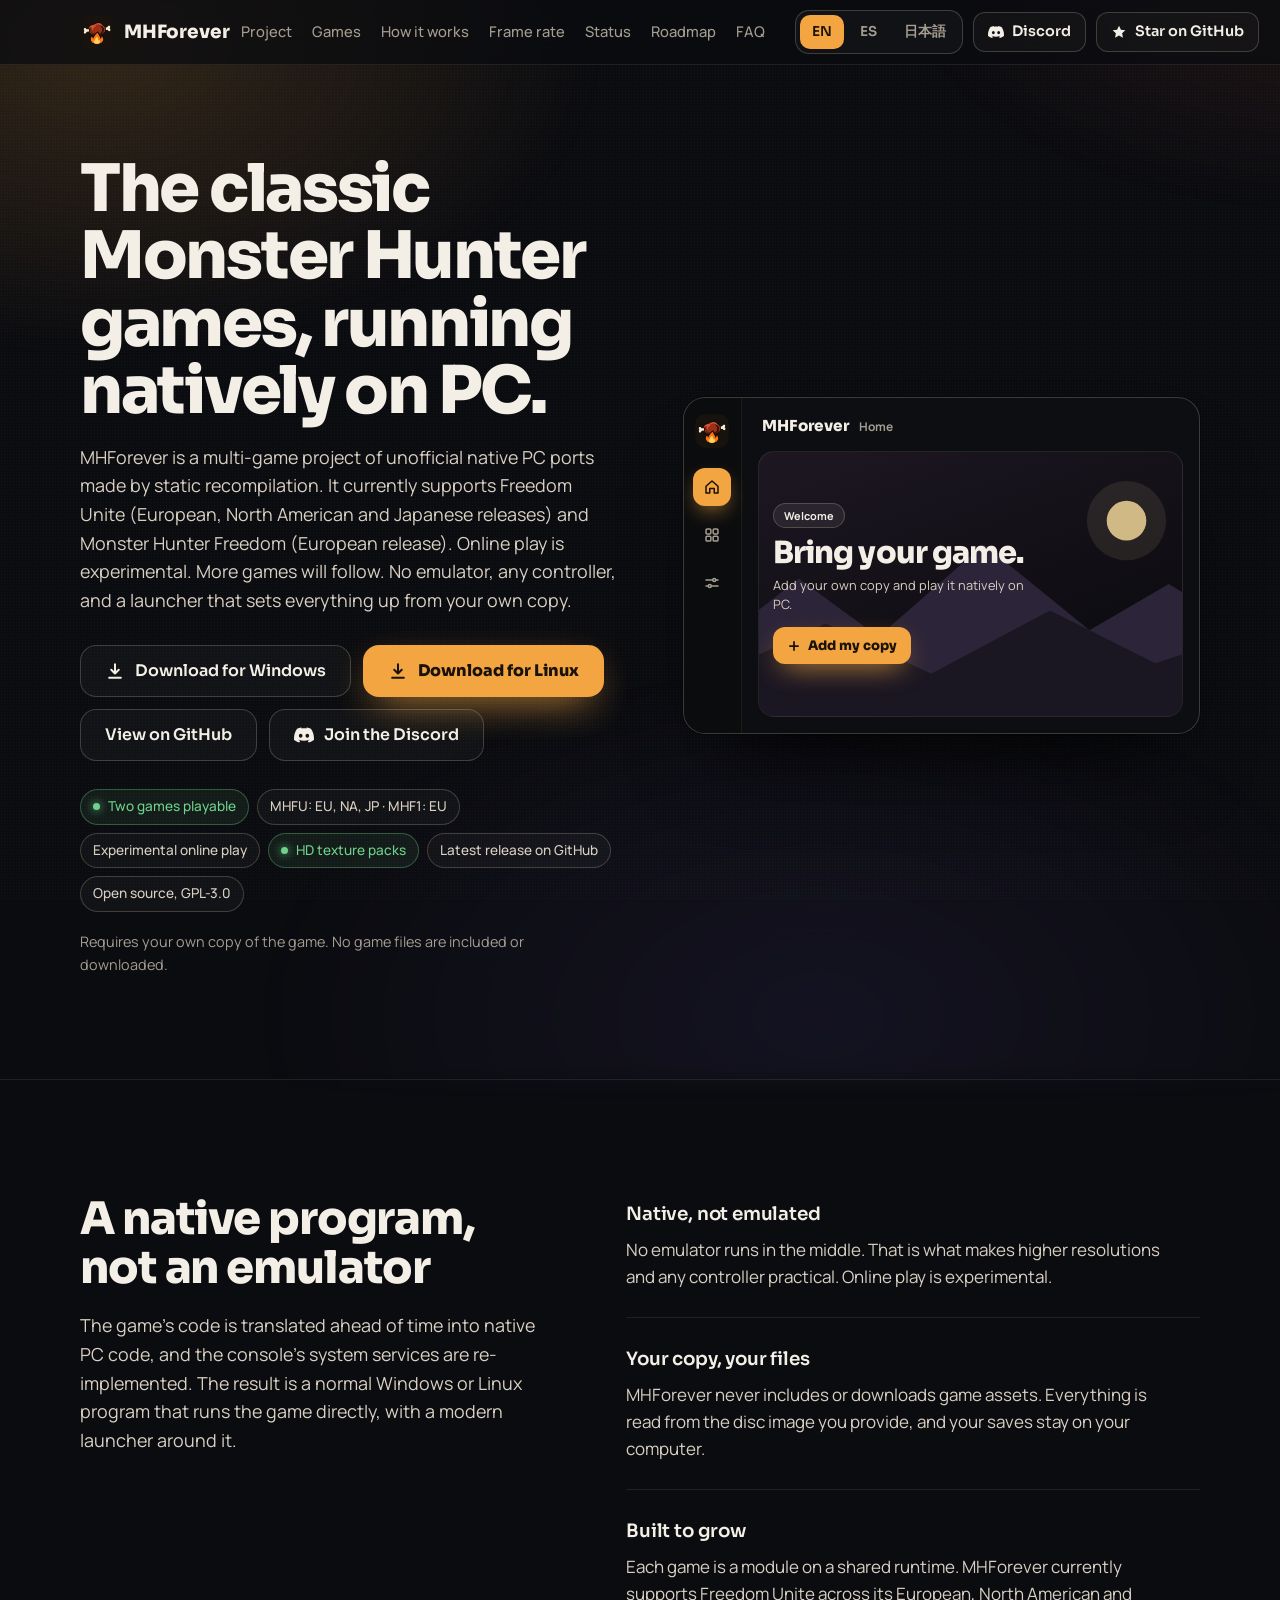
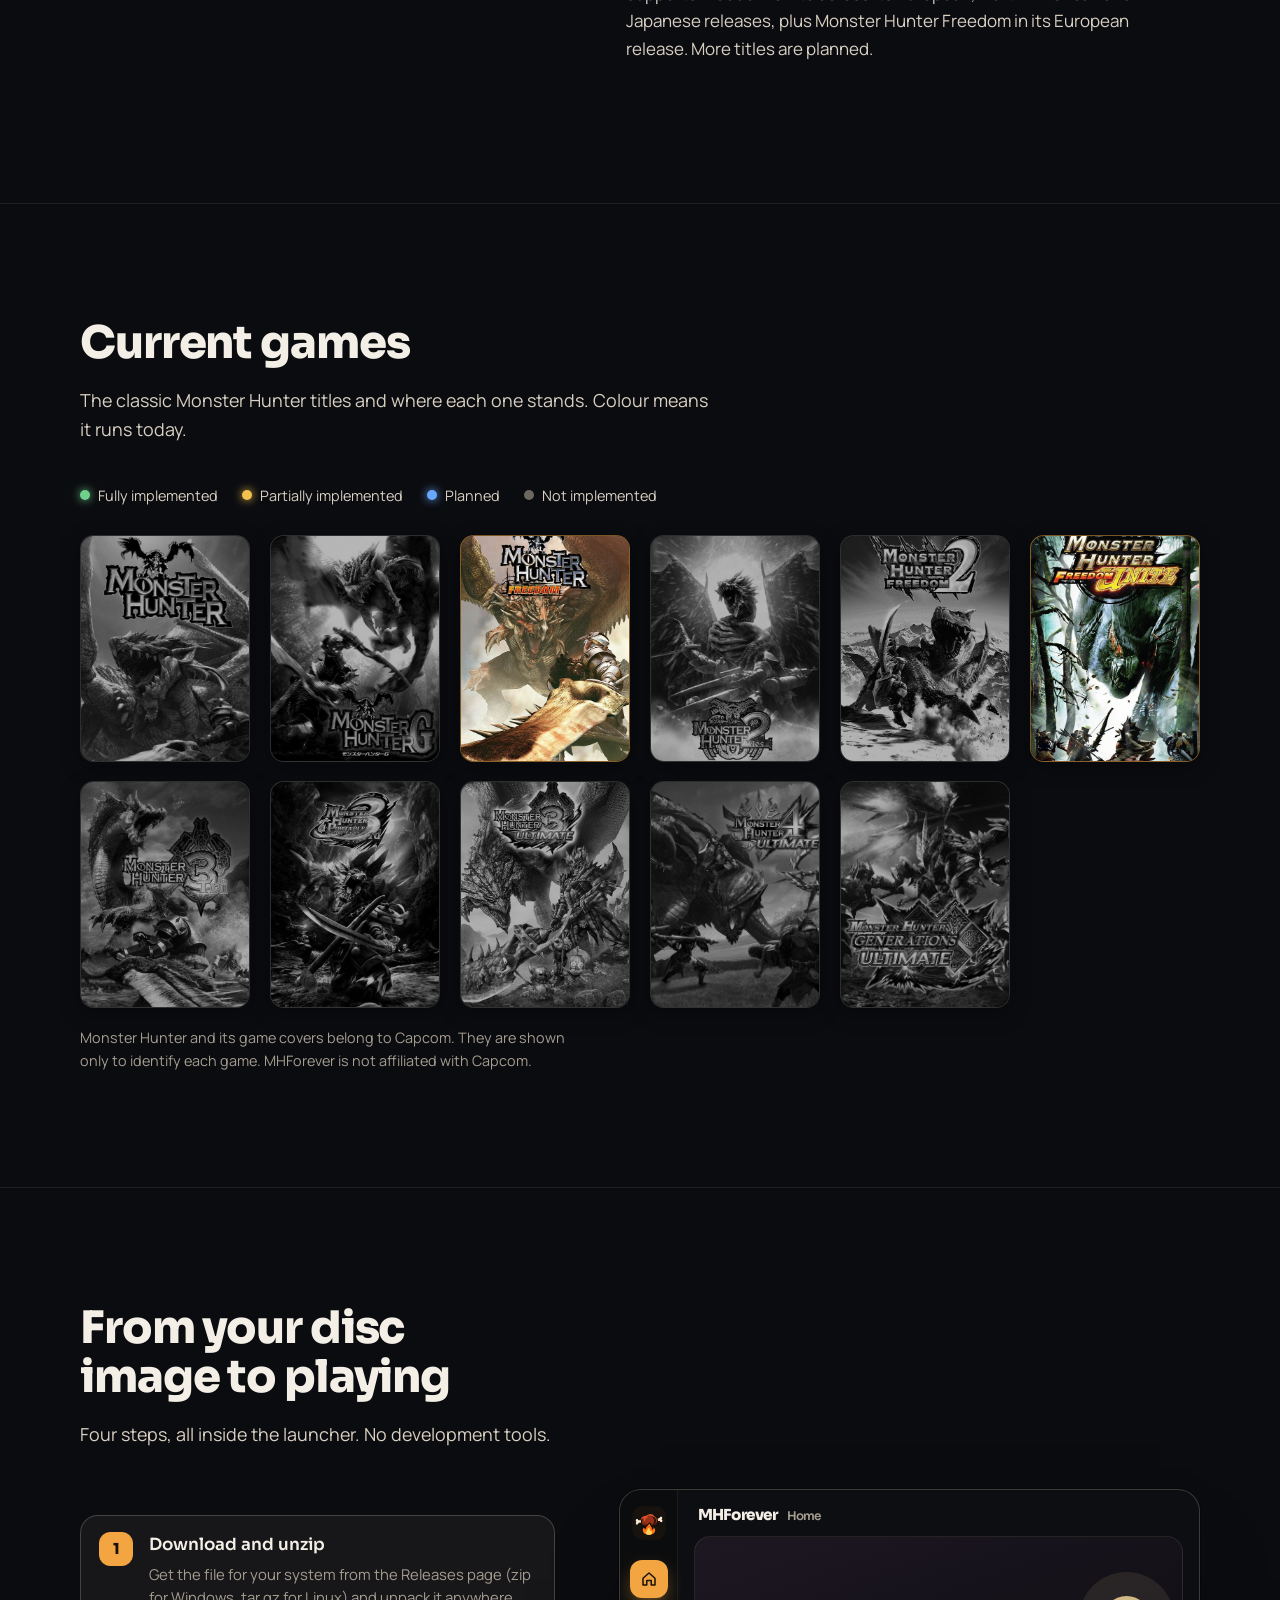
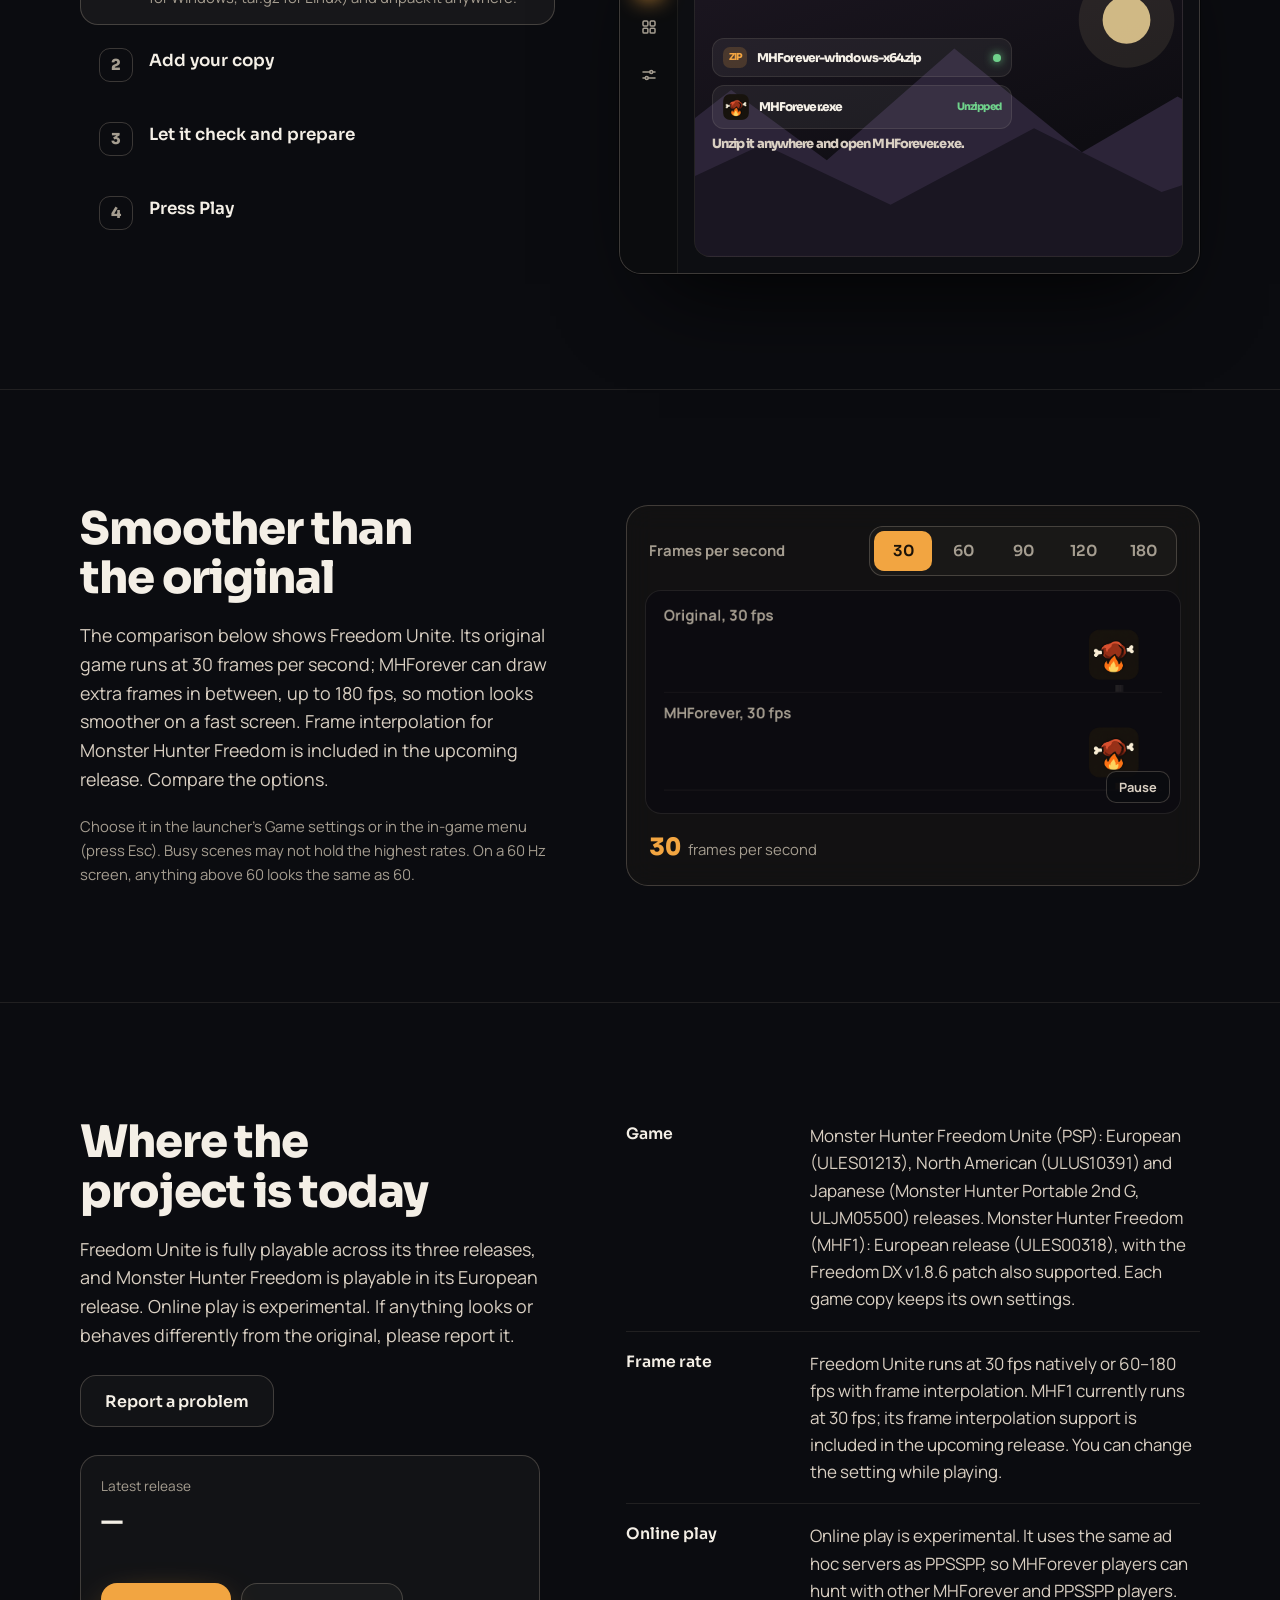
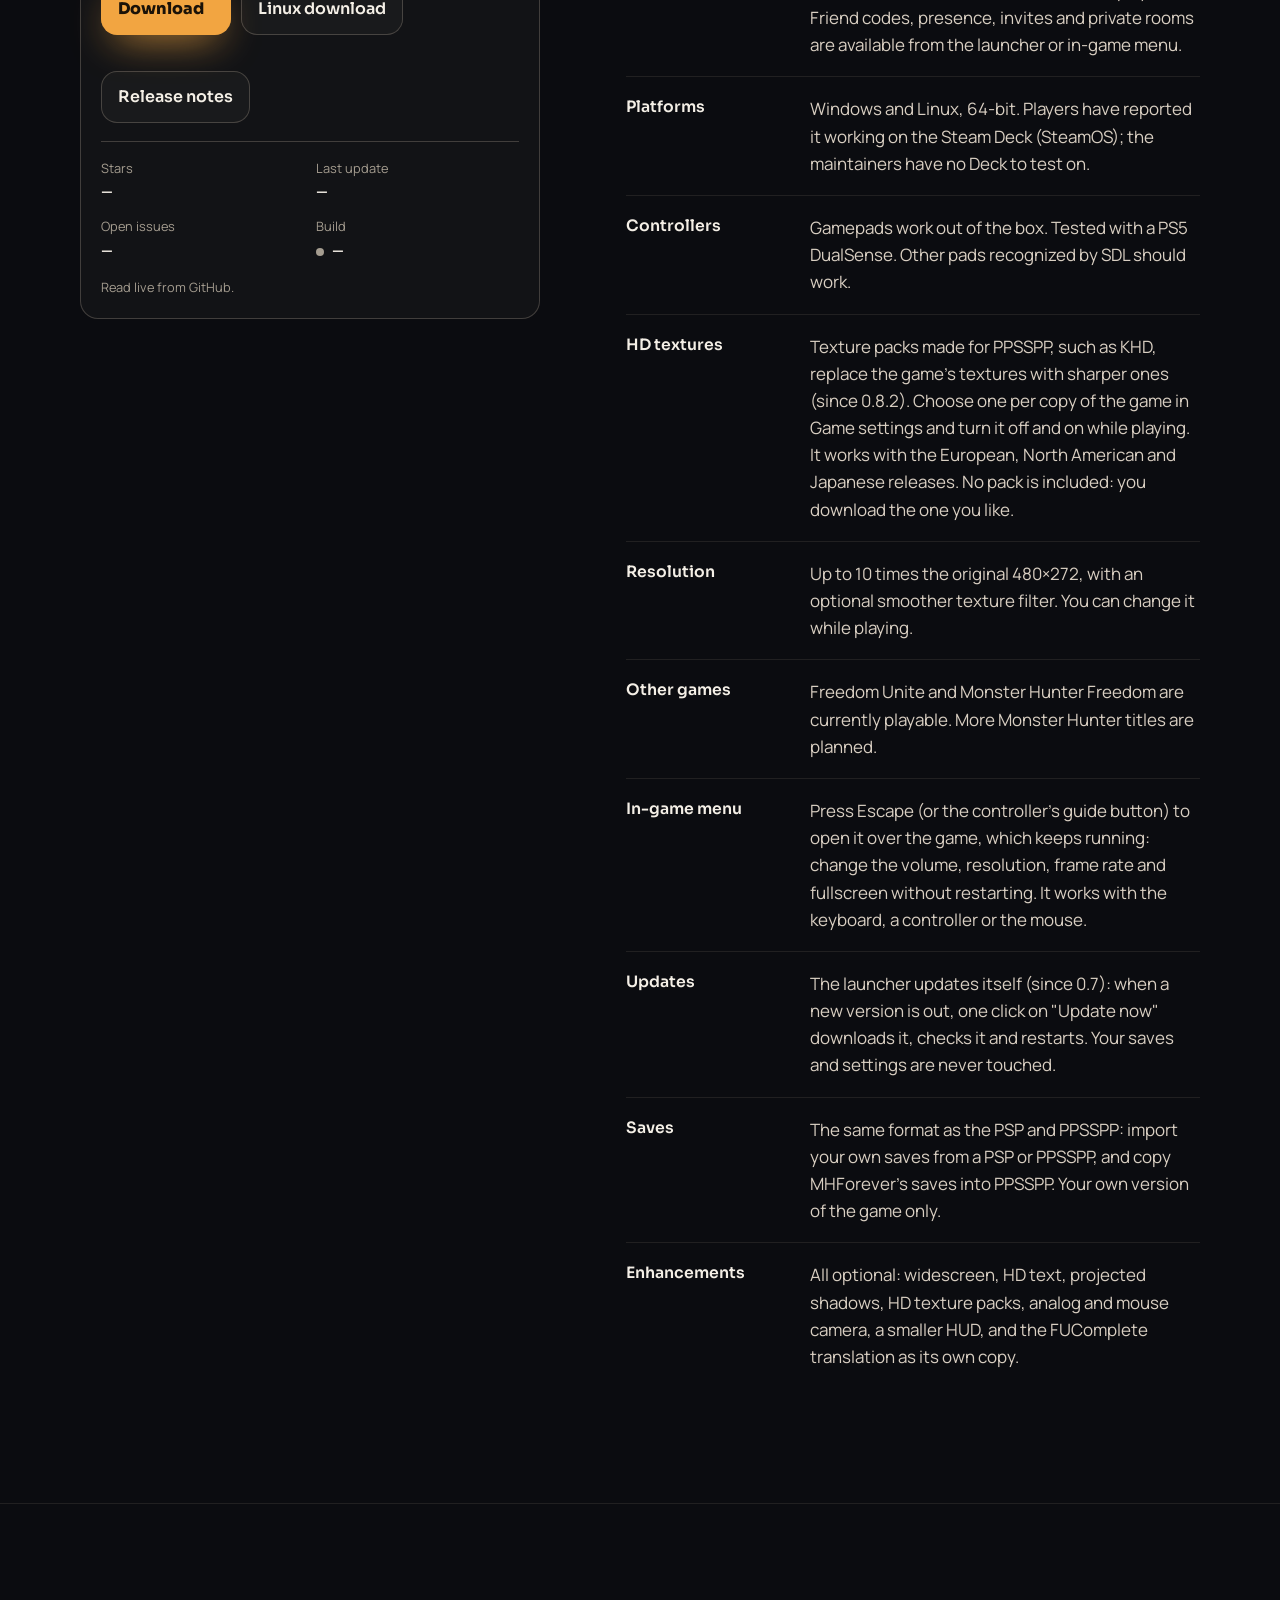
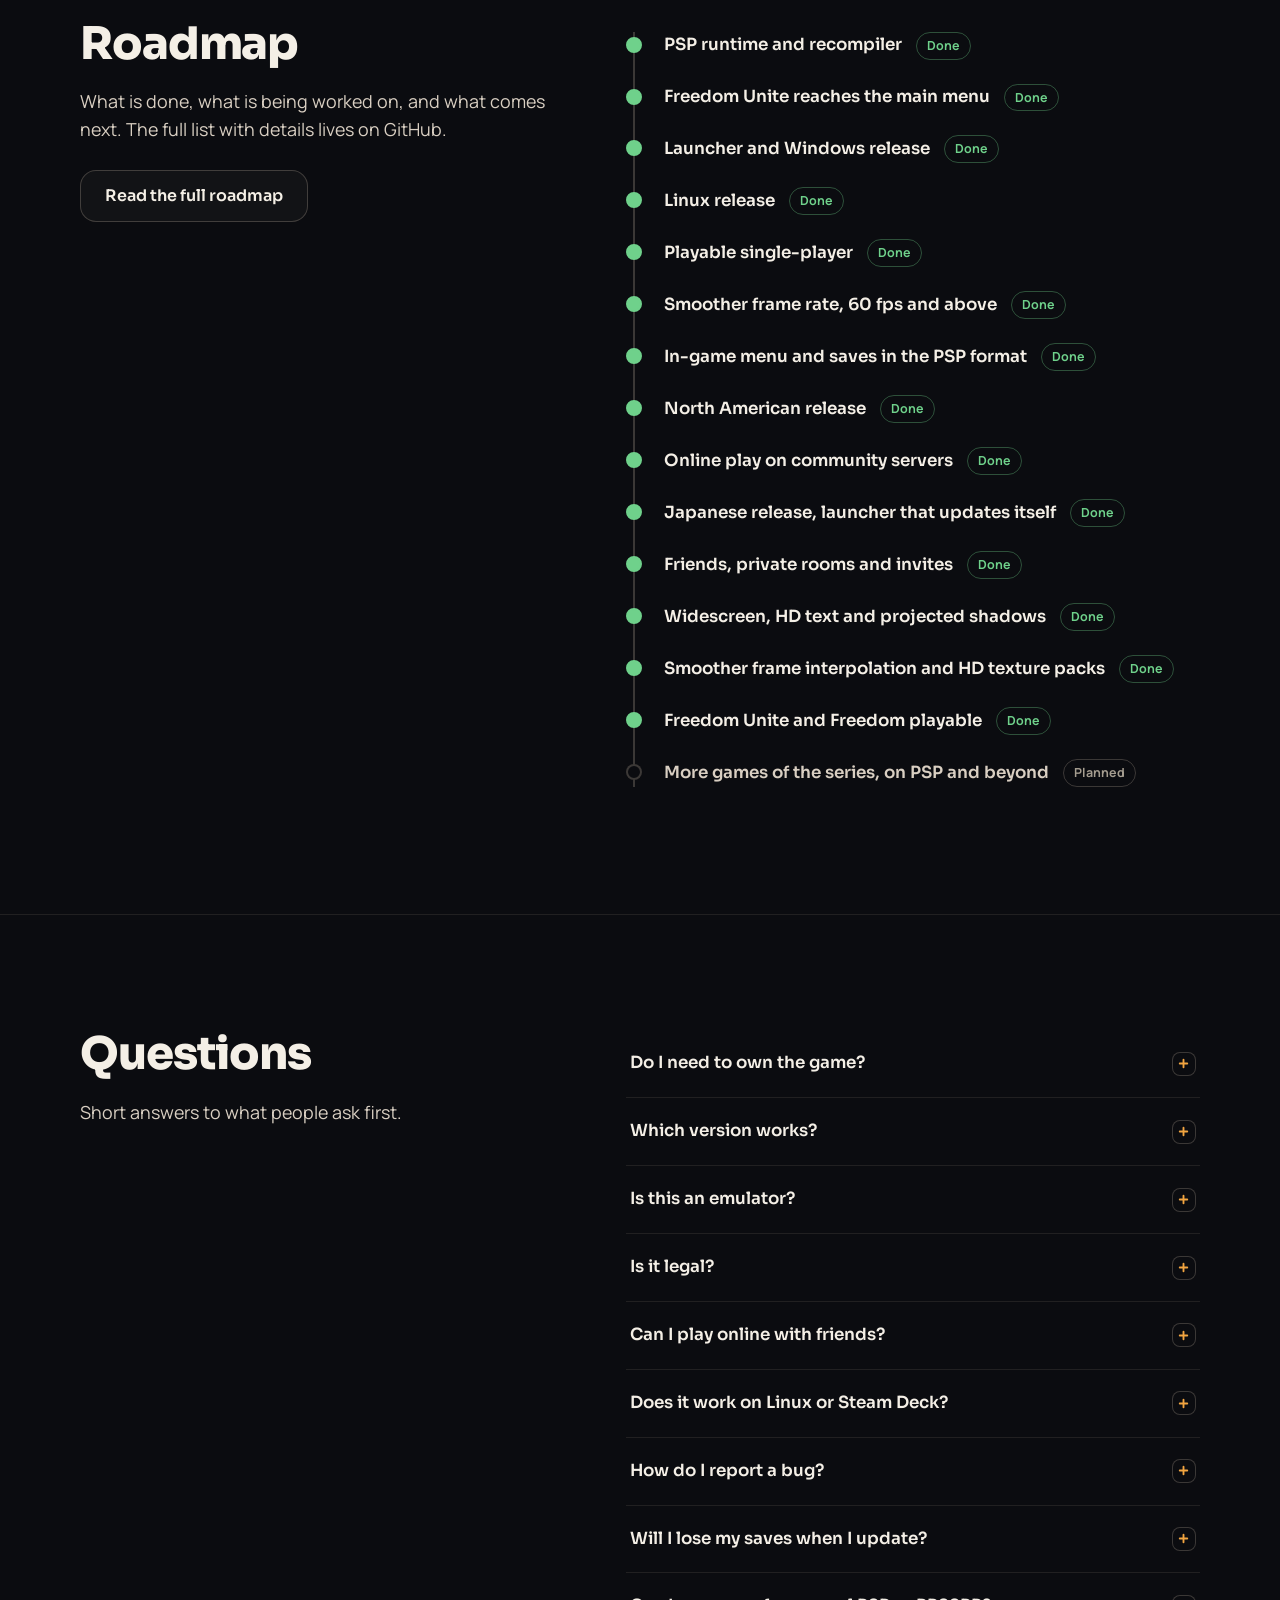
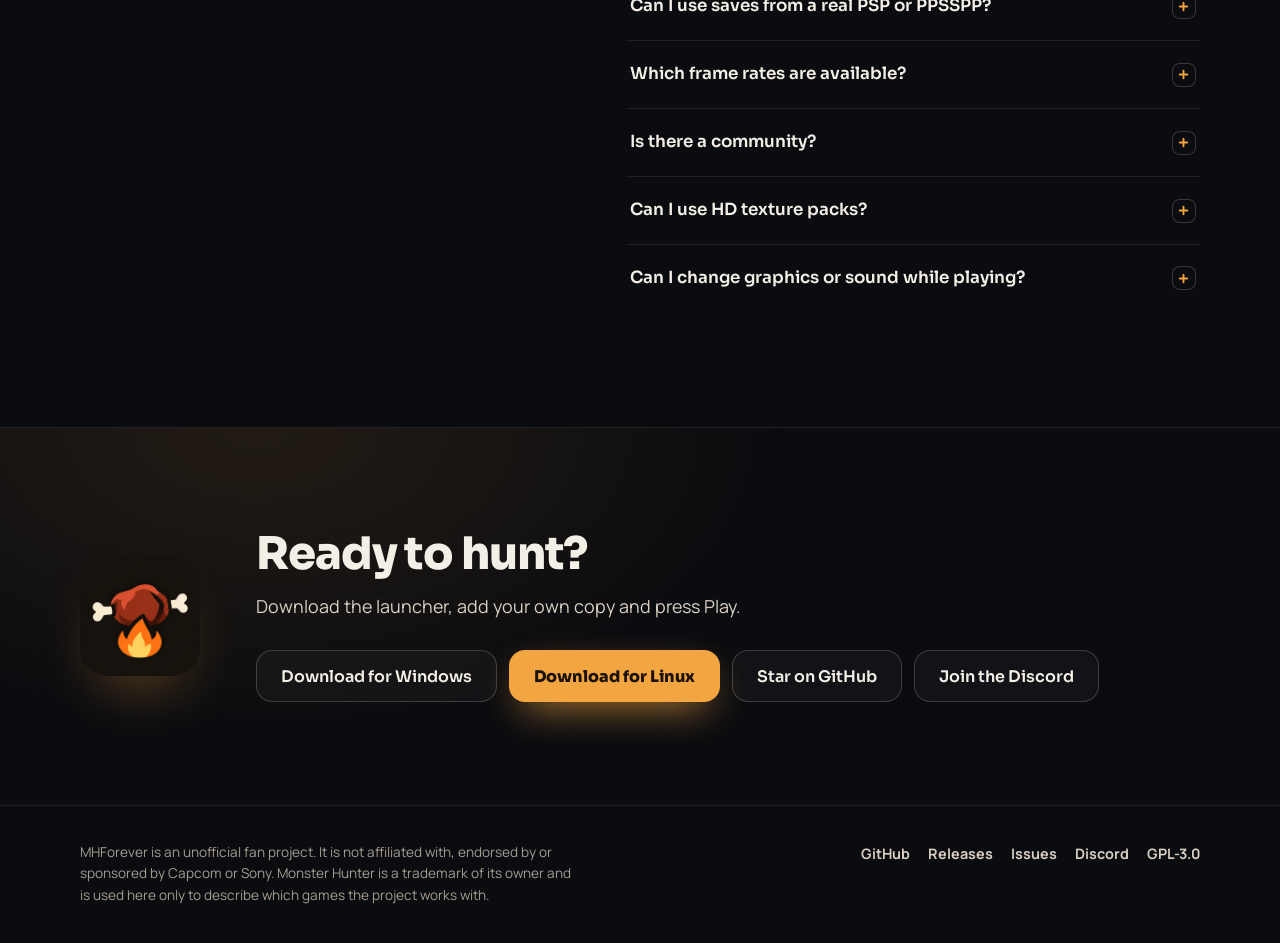
==== commit 296abe74: "docs: present MHForever as a multi-game platform" ====
--- a/index.html
+++ b/index.html
@@ -5,7 +5,7 @@
 <meta name="viewport" content="width=device-width, initial-scale=1, viewport-fit=cover">
 <meta name="claude:viewport-fit-sides" content="cover">
 <title>MHForever | Classic Monster Hunter on PC</title>
-<meta name="description" content="MHForever brings the classic Monster Hunter games to PC as unofficial native ports made by static recompilation. Starting with Freedom Unite. No emulator, any controller, bring your own copy.">
+<meta name="description" content="MHForever brings classic Monster Hunter titles to PC as unofficial native ports made by static recompilation. It currently supports Freedom Unite (EU, NA and JP releases) and Monster Hunter Freedom (EU release). Online play is experimental. No emulator; bring your own copy.">
 <meta name="theme-color" content="#0b0c10">
 <link rel="canonical" href="https://mango77x.github.io/MHForever-site/">
 <link rel="icon" href="favicon.ico" sizes="any">
@@ -13,7 +13,7 @@
 <link rel="apple-touch-icon" href="img/icon-128.png">
 <meta property="og:type" content="website">
 <meta property="og:title" content="MHForever | Classic Monster Hunter on PC">
-<meta property="og:description" content="The classic Monster Hunter games as unofficial native PC ports, starting with Freedom Unite. No emulator. Bring your own copy.">
+<meta property="og:description" content="Classic Monster Hunter titles as unofficial native PC ports. Currently supporting Freedom Unite and Monster Hunter Freedom. No emulator. Bring your own copy.">
 <meta property="og:image" content="https://mango77x.github.io/MHForever-site/img/og.png">
 <meta property="og:url" content="https://mango77x.github.io/MHForever-site/">
 <meta name="twitter:card" content="summary_large_image">
@@ -22,7 +22,7 @@
 <meta property="og:image:alt" content="MHForever logo: a bone-in cut of meat over a grill">
 <meta property="og:locale" content="en_US">
 <meta name="twitter:title" content="MHForever | Classic Monster Hunter on PC">
-<meta name="twitter:description" content="The classic Monster Hunter games as unofficial native PC ports, starting with Freedom Unite.">
+<meta name="twitter:description" content="Classic Monster Hunter titles as unofficial native PC ports, currently supporting Freedom Unite and Monster Hunter Freedom.">
 <meta name="twitter:image" content="https://mango77x.github.io/MHForever-site/img/og.png">
 <link rel="stylesheet" href="styles.css?v=6">
 <script type="application/ld+json">
@@ -32,7 +32,7 @@
   "name": "MHForever",
   "applicationCategory": "GameApplication",
   "operatingSystem": ["Windows", "Linux"],
-  "description": "Unofficial native PC ports of the classic Monster Hunter games made by static recompilation, starting with Freedom Unite.",
+  "description": "Unofficial native PC ports of classic Monster Hunter titles made by static recompilation, currently supporting Freedom Unite and Monster Hunter Freedom.",
   "license": "https://www.gnu.org/licenses/gpl-3.0.html",
   "url": "https://mango77x.github.io/MHForever-site/",
   "downloadUrl": "https://github.com/Mango77x/MHForever/releases/latest",
@@ -84,7 +84,7 @@
     <div class="wrap hero-grid">
       <div class="hero-copy">
         <h1 data-i18n="hero.h1">The classic Monster Hunter games, running natively on PC.</h1>
-        <p class="lede" data-i18n="hero.sub">MHForever is a project of unofficial ports made by static recompilation. Freedom Unite is complete: its European, North American and Japanese releases play from start to finish, online with friends included. More games will follow. No emulator, any controller, and a launcher that sets everything up from your own copy.</p>
+        <p class="lede" data-i18n="hero.sub">MHForever is a multi-game project of unofficial native PC ports made by static recompilation. It currently supports Freedom Unite (European, North American and Japanese releases) and Monster Hunter Freedom (European release). Online play is experimental. More games will follow. No emulator, any controller, and a launcher that sets everything up from your own copy.</p>
         <div class="cta-row">
           <a class="btn primary dl-win" id="dl" href="https://github.com/Mango77x/MHForever/releases/latest" rel="noopener">
             <svg viewBox="0 0 24 24" width="20" height="20" aria-hidden="true"><path fill="none" stroke="currentColor" stroke-width="2.4" stroke-linecap="round" stroke-linejoin="round" d="M12 4v11m0 0l-4.5-4.5M12 15l4.5-4.5M5 20h14"/></svg>
@@ -101,9 +101,9 @@
           </a>
         </div>
         <ul class="chips">
-          <li class="chip ok" data-i18n="hero.chip1">Fully playable</li>
-          <li class="chip" data-i18n="hero.chip2">European, North American and Japanese releases</li>
-          <li class="chip ok" data-i18n="hero.chip5">Online play with friends</li>
+          <li class="chip ok" data-i18n="hero.chip1">Two games playable</li>
+          <li class="chip" data-i18n="hero.chip2">MHFU: EU, NA, JP · MHF1: EU</li>
+          <li class="chip" data-i18n="hero.chip5">Experimental online play</li>
           <li class="chip ok" data-i18n="hero.chip6">HD texture packs</li>
           <li class="chip" id="ver" data-i18n="hero.chip3">Latest release on GitHub</li>
           <li class="chip" data-i18n="hero.chip4">Open source, GPL-3.0</li>
@@ -152,7 +152,7 @@
       <div class="rows">
         <div class="row">
           <h3 data-i18n="what.r1h">Native, not emulated</h3>
-          <p data-i18n="what.r1p">No emulator runs in the middle. That is what makes higher resolutions, any controller and online play practical.</p>
+          <p data-i18n="what.r1p">No emulator runs in the middle. That is what makes higher resolutions and any controller practical. Online play is experimental.</p>
         </div>
         <div class="row">
           <h3 data-i18n="what.r2h">Your copy, your files</h3>
@@ -160,7 +160,7 @@
         </div>
         <div class="row">
           <h3 data-i18n="what.r3h">Built to grow</h3>
-          <p data-i18n="what.r3p">Each game is a module on a shared runtime. Freedom Unite, the first one, is complete in all three of its releases. The other games of the series come next.</p>
+          <p data-i18n="what.r3p">Each game is a module on a shared runtime. MHForever currently supports Freedom Unite across its European, North American and Japanese releases, plus Monster Hunter Freedom in its European release. More titles are planned.</p>
         </div>
       </div>
     </div>
@@ -188,9 +188,9 @@
           <div class="cover"><span class="ph"><img src="img/icon-128.png" alt="" width="40" height="40"><b>Monster Hunter G</b></span><img class="art" src="img/covers/mhg.jpg" alt="Monster Hunter G cover" loading="lazy"></div>
           <div class="over"><span class="gname">Monster Hunter G</span><span class="gmeta">PS2 &middot; <span data-i18n="games.first">First released</span> 2005</span><span class="gmeta"><span data-i18n="games.reg">Released in</span> JP</span><span class="gstat"><i class="sdot"></i><span data-i18n="games.s.none">Not implemented</span></span></div>
         </li>
-        <li class="game" data-status="none" data-id="mhf" tabindex="0">
+        <li class="game" data-status="full" data-id="mhf" tabindex="0">
           <div class="cover"><span class="ph"><img src="img/icon-128.png" alt="" width="40" height="40"><b>Monster Hunter Freedom</b></span><img class="art" src="img/covers/mhf.jpg" alt="Monster Hunter Freedom cover" loading="lazy"></div>
-          <div class="over"><span class="gname">Monster Hunter Freedom</span><span class="gmeta">PSP &middot; <span data-i18n="games.first">First released</span> 2005</span><span class="gmeta"><span data-i18n="games.reg">Released in</span> JP · NA · EU</span><span class="gstat"><i class="sdot"></i><span data-i18n="games.s.none">Not implemented</span></span></div>
+          <div class="over"><span class="gname">Monster Hunter Freedom</span><span class="gmeta">PSP &middot; <span data-i18n="games.first">First released</span> 2005</span><span class="gmeta"><span data-i18n="games.reg">Released in</span> JP · NA · EU</span><span class="gmeta gsup"><span data-i18n="games.mhf1sup">Playable: European release (ULES00318); Freedom DX v1.8.6 patch supported.</span></span><span class="gstat"><i class="sdot full"></i><span data-i18n="games.s.mhf1">Playable (EU release)</span></span></div>
         </li>
         <li class="game" data-status="none" data-id="mh2" tabindex="0">
           <div class="cover"><span class="ph"><img src="img/icon-128.png" alt="" width="40" height="40"><b>Monster Hunter 2 (dos)</b></span><img class="art" src="img/covers/mh2.jpg" alt="Monster Hunter 2 (dos) cover" loading="lazy"></div>
@@ -202,7 +202,7 @@
         </li>
         <li class="game" data-status="full" data-id="mhfu" tabindex="0">
           <div class="cover"><span class="ph"><img src="img/icon-128.png" alt="" width="40" height="40"><b>Monster Hunter Freedom Unite</b></span><img class="art" src="img/covers/mhfu.jpg" alt="Monster Hunter Freedom Unite cover" loading="lazy"></div>
-          <div class="over"><span class="gname">Monster Hunter Freedom Unite</span><span class="gmeta">PSP &middot; <span data-i18n="games.first">First released</span> 2008</span><span class="gmeta"><span data-i18n="games.reg">Released in</span> JP · NA · EU</span><span class="gmeta gsup"><span data-i18n="games.sup">Complete: EU, NA and JP (Portable 2nd G), online with friends included.</span></span><span class="gstat"><i class="sdot"></i><span data-i18n="games.s.full">Fully implemented</span></span></div>
+          <div class="over"><span class="gname">Monster Hunter Freedom Unite</span><span class="gmeta">PSP &middot; <span data-i18n="games.first">First released</span> 2008</span><span class="gmeta"><span data-i18n="games.reg">Released in</span> JP · NA · EU</span><span class="gmeta gsup"><span data-i18n="games.sup">Playable across EU, NA and JP releases. Online play is experimental.</span></span><span class="gstat"><i class="sdot"></i><span data-i18n="games.s.full">Fully implemented</span></span></div>
         </li>
         <li class="game" data-status="none" data-id="mhtri" tabindex="0">
           <div class="cover"><span class="ph"><img src="img/icon-128.png" alt="" width="40" height="40"><b>Monster Hunter Tri</b></span><img class="art" src="img/covers/mhtri.jpg" alt="Monster Hunter Tri cover" loading="lazy"></div>
@@ -241,7 +241,7 @@
           <li><button type="button" class="step on" data-step="1" aria-current="step">
             <span class="n">1</span><span class="t"><b data-i18n="how.s1h">Download and unzip</b><i data-i18n="how.s1p">Get the file for your system from the Releases page (zip for Windows, tar.gz for Linux) and unpack it anywhere.</i></span></button></li>
           <li><button type="button" class="step" data-step="2">
-            <span class="n">2</span><span class="t"><b data-i18n="how.s2h">Add your copy</b><i data-i18n="how.s2p">Open MHForever.exe and choose your own .iso of Freedom Unite (or Portable 2nd G), a plain uncompressed image of your UMD.</i></span></button></li>
+            <span class="n">2</span><span class="t"><b data-i18n="how.s2h">Add your copy</b><i data-i18n="how.s2p">Open MHForever.exe and choose your own .iso of Freedom Unite (or Portable 2nd G), or the European release of Monster Hunter Freedom (MHF1). Use a plain, uncompressed image of your UMD.</i></span></button></li>
           <li><button type="button" class="step" data-step="3">
             <span class="n">3</span><span class="t"><b data-i18n="how.s3h">Let it check and prepare</b><i data-i18n="how.s3p">The launcher verifies your copy and prepares what the game needs on your PC. It can also keep a copy of the image in its own folder.</i></span></button></li>
           <li><button type="button" class="step" data-step="4">
@@ -302,7 +302,7 @@
     <div class="wrap two">
       <div class="head">
         <h2 data-i18n="fps.h">Smoother than the original</h2>
-        <p class="lede" data-i18n="fps.p">The original game runs at 30 frames per second. MHForever can draw extra frames in between, up to 180 fps, so motion looks smoother on a fast screen; since 0.8.1 each model is redrawn as it moves, so even the ground and animations stay clean. Compare the options.</p>
+        <p class="lede" data-i18n="fps.p">The comparison below shows Freedom Unite. Its original game runs at 30 frames per second; MHForever can draw extra frames in between, up to 180 fps, so motion looks smoother on a fast screen. Frame interpolation for Monster Hunter Freedom is included in the upcoming release. Compare the options.</p>
         <p class="status-note"><span data-i18n="fps.note">Choose it in the launcher's Game settings or in the in-game menu (press Esc). Busy scenes may not hold the highest rates. On a 60 Hz screen, anything above 60 looks the same as 60.</span></p>
       </div>
       <div class="demo">
@@ -330,7 +330,7 @@
     <div class="wrap two">
       <div class="head">
         <h2 data-i18n="st.h">Where the project is today</h2>
-        <p class="lede" data-i18n="st.p">Freedom Unite is complete: its three releases play from start to finish, alone or online with friends. If anything looks or behaves differently from the original, please report it.</p>
+        <p class="lede" data-i18n="st.p">Freedom Unite is fully playable across its three releases, and Monster Hunter Freedom is playable in its European release. Online play is experimental. If anything looks or behaves differently from the original, please report it.</p>
         <a class="btn ghost" href="https://github.com/Mango77x/MHForever/issues" rel="noopener" data-i18n="st.issue">Report a problem</a>
         <div class="live" id="live" aria-live="polite">
           <p class="live-k" data-i18n="live.k">Latest release</p>
@@ -350,14 +350,14 @@
         </div>
       </div>
       <dl class="table">
-        <div><dt data-i18n="st.k1">Game</dt><dd data-i18n="st.v1">Monster Hunter Freedom Unite (PSP), complete in its European (ULES01213), North American (ULUS10391) and Japanese (Monster Hunter Portable 2nd G, ULJM05500) releases, the Japanese one with its Japanese text. Each release keeps its own settings.</dd></div>
-        <div><dt data-i18n="st.k2">Frame rate</dt><dd data-i18n="st.v2">30 fps like the original console, or 60 to 180 fps with frame interpolation. You can change it while playing.</dd></div>
-        <div><dt data-i18n="st.k3">Online play</dt><dd data-i18n="st.v3">Hunt together on the same ad hoc servers PPSSPP uses, with other MHForever players and with PPSSPP players (since 0.6). Since 0.8: friends added by code, who is online and where, invites and joining in one click, and private rooms with a code, from the launcher or the in-game menu.</dd></div>
+        <div><dt data-i18n="st.k1">Game</dt><dd data-i18n="st.v1">Monster Hunter Freedom Unite (PSP): European (ULES01213), North American (ULUS10391) and Japanese (Monster Hunter Portable 2nd G, ULJM05500) releases. Monster Hunter Freedom (MHF1): European release (ULES00318), with the Freedom DX v1.8.6 patch also supported. Each game copy keeps its own settings.</dd></div>
+        <div><dt data-i18n="st.k2">Frame rate</dt><dd data-i18n="st.v2">Freedom Unite runs at 30 fps natively or 60–180 fps with frame interpolation. MHF1 currently runs at 30 fps; its frame interpolation support is included in the upcoming release. You can change the setting while playing.</dd></div>
+        <div><dt data-i18n="st.k3">Online play</dt><dd data-i18n="st.v3">Online play is experimental. It uses the same ad hoc servers as PPSSPP, so MHForever players can hunt with other MHForever and PPSSPP players. Friend codes, presence, invites and private rooms are available from the launcher or in-game menu.</dd></div>
         <div><dt data-i18n="st.k4">Platforms</dt><dd data-i18n="st.v4">Windows and Linux, 64-bit. Players have reported it working on the Steam Deck (SteamOS); the maintainers have no Deck to test on.</dd></div>
         <div><dt data-i18n="st.k5">Controllers</dt><dd data-i18n="st.v5">Gamepads work out of the box. Tested with a PS5 DualSense. Other pads recognized by SDL should work.</dd></div>
         <div><dt data-i18n="st.k10">HD textures</dt><dd data-i18n="st.v10">Texture packs made for PPSSPP, such as KHD, replace the game's textures with sharper ones (since 0.8.2). Choose one per copy of the game in Game settings and turn it off and on while playing. It works with the European, North American and Japanese releases. No pack is included: you download the one you like.</dd></div>
         <div><dt data-i18n="st.k6">Resolution</dt><dd data-i18n="st.v6">Up to 10 times the original 480×272, with an optional smoother texture filter. You can change it while playing.</dd></div>
-        <div><dt data-i18n="st.k7">Other games</dt><dd data-i18n="st.v7">Freedom Unite is complete in all its releases. The other games of the series are planned next.</dd></div>
+        <div><dt data-i18n="st.k7">Other games</dt><dd data-i18n="st.v7">Freedom Unite and Monster Hunter Freedom are currently playable. More Monster Hunter titles are planned.</dd></div>
         <div><dt data-i18n="st.k8">In-game menu</dt><dd data-i18n="st.v8">Press Escape (or the controller's guide button) to open it over the game, which keeps running: change the volume, resolution, frame rate and fullscreen without restarting. It works with the keyboard, a controller or the mouse.</dd></div>
         <div><dt data-i18n="st.k11">Updates</dt><dd data-i18n="st.v11">The launcher updates itself (since 0.7): when a new version is out, one click on "Update now" downloads it, checks it and restarts. Your saves and settings are never touched.</dd></div>
         <div><dt data-i18n="st.k9">Saves</dt><dd data-i18n="st.v9">The same format as the PSP and PPSSPP: import your own saves from a PSP or PPSSPP, and copy MHForever's saves into PPSSPP. Your own version of the game only.</dd></div>
@@ -388,7 +388,7 @@
         <li class="done"><span class="dot"></span><div><b data-i18n="rm.k">Friends, private rooms and invites</b><span class="tag" data-i18n="rm.done">Done</span></div></li>
         <li class="done"><span class="dot"></span><div><b data-i18n="rm.q">Widescreen, HD text and projected shadows</b><span class="tag" data-i18n="rm.done">Done</span></div></li>
         <li class="done"><span class="dot"></span><div><b data-i18n="rm.n">Smoother frame interpolation and HD texture packs</b><span class="tag" data-i18n="rm.done">Done</span></div></li>
-        <li class="done"><span class="dot"></span><div><b data-i18n="rm.o">Freedom Unite complete</b><span class="tag" data-i18n="rm.done">Done</span></div></li>
+        <li class="done"><span class="dot"></span><div><b data-i18n="rm.o">Freedom Unite and Freedom playable</b><span class="tag" data-i18n="rm.done">Done</span></div></li>
         <li><span class="dot"></span><div><b data-i18n="rm.h2">More games of the series, on PSP and beyond</b><span class="tag" data-i18n="rm.plan">Planned</span></div></li>
       </ol>
     </div>
@@ -402,16 +402,16 @@
         <p class="lede" data-i18n="faq.p">Short answers to what people ask first.</p>
       </div>
       <div class="faq">
-        <details><summary data-i18n="faq.q1">Do I need to own the game?</summary><p data-i18n="faq.a1">Yes. MHForever requires your own legitimate copy of Freedom Unite (or Portable 2nd G). No game assets are included or downloaded.</p></details>
-        <details><summary data-i18n="faq.q2">Which version works?</summary><p data-i18n="faq.a2">Monster Hunter Freedom Unite for PSP in its three releases: European (ULES01213) and North American (ULUS10391), version 1.01, and Japanese (Monster Hunter Portable 2nd G, ULJM05500). You can add several and choose which one to play in the Library.</p></details>
+        <details><summary data-i18n="faq.q1">Do I need to own the game?</summary><p data-i18n="faq.a1">Yes. MHForever requires your own legitimate copy of Freedom Unite (or Portable 2nd G), or the European release of Monster Hunter Freedom. No game assets are included or downloaded.</p></details>
+        <details><summary data-i18n="faq.q2">Which version works?</summary><p data-i18n="faq.a2">MHForever supports Freedom Unite for PSP in its European (ULES01213), North American (ULUS10391) and Japanese (Monster Hunter Portable 2nd G, ULJM05500) releases. It also supports Monster Hunter Freedom (MHF1) in its European release (ULES00318), including the Freedom DX v1.8.6 patch. Add your game copies and choose which one to play in the Library.</p></details>
         <details><summary data-i18n="faq.q3">Is this an emulator?</summary><p data-i18n="faq.a3">No. The game's program is recompiled into native PC code and the console's system services are re-implemented. You get a normal Windows or Linux program.</p></details>
         <details><summary data-i18n="faq.q4">Is it legal?</summary><p data-i18n="faq.a4">MHForever contains no Capcom or Sony code or assets and asks you to use your own copy. It is not affiliated with Capcom or Sony. This is not legal advice, and laws differ by country.</p></details>
-        <details><summary data-i18n="faq.q5">Can I play online with friends?</summary><p data-i18n="faq.a5">Yes. In the launcher, open Settings → Online and pick a server: you meet other players in the game's own Gathering Hall and take quests together, also with PPSSPP players. Since 0.8 you can add friends by code, see who is online and where, invite them or join them in one click, and play in a private room with a code, from the launcher or from the in-game menu. Other players never see your address.</p></details>
+        <details><summary data-i18n="faq.q5">Can I play online with friends?</summary><p data-i18n="faq.a5">Online play is experimental. In the launcher, open Settings → Online and pick a server: you meet other players in the game's own Gathering Hall and take quests together, including PPSSPP players. You can add friends by code, see who is online, send invites, join in one click and use private rooms with a code. Other players never see your address.</p></details>
         <details><summary data-i18n="faq.q6">Does it work on Linux or Steam Deck?</summary><p data-i18n="faq.a6">Linux, yes: since 0.4.1 there is a Linux download next to the Windows one (it needs WebKitGTK 4.1 and GTK 3, and is built on Ubuntu 24.04, so very old distributions may not run it). Players have reported it working on the Steam Deck (SteamOS); the maintainers have no Deck to test on, so it is not a formal test. Reports are welcome.</p></details>
         <details><summary data-i18n="faq.q7">How do I report a bug?</summary><p data-i18n="faq.a7">Open an issue on GitHub with your version and what happened, or ask in the Discord. Reports are welcome.</p></details>
         <details><summary data-i18n="faq.q8">Will I lose my saves when I update?</summary><p data-i18n="faq.a8">No. Saves live in Documents\MHForever\saves and your settings in %APPDATA%\MHForever, outside the program folder, so updating never touches them. Since 0.7 the launcher updates itself in one click.</p></details>
         <details><summary data-i18n="faq.q9">Can I use saves from a real PSP or PPSSPP?</summary><p data-i18n="faq.a9">Yes, from your own version of the game (a European save works with the European release, a North American one with the North American release). In the launcher's Game settings, under Saves, choose the folder that holds them. Your current save is kept in a backup folder. MHForever's saves also load in PPSSPP. A real PSP is not guaranteed to accept them.</p></details>
-        <details><summary data-i18n="faq.q10">Which frame rates are available?</summary><p data-i18n="faq.a10">The original runs at 30 fps. In the launcher's Game settings or the in-game menu you can pick 60 to 180 fps (any multiple of 30): the game still runs at 30 and extra pictures are drawn in between. Busy scenes may not hold the highest rates.</p></details>
+        <details><summary data-i18n="faq.q10">Which frame rates are available?</summary><p data-i18n="faq.a10">Freedom Unite runs at 30 fps natively, with frame interpolation options from 60 to 180 fps. MHF1 currently runs at 30 fps; frame interpolation support is included in the upcoming release. Busy scenes may not hold the highest rates.</p></details>
         <details><summary data-i18n="faq.q12">Is there a community?</summary><p data-i18n="faq.a12">Yes, a Discord server for help, bug reports, suggestions and release news. Bring your own copy of the game: there is no piracy talk there.</p><p><a class="btn ghost small" href="https://discord.gg/6xrxY2buDf" rel="noopener" data-i18n="end.discord">Join the Discord</a></p></details>
         <details><summary data-i18n="faq.q13">Can I use HD texture packs?</summary><p data-i18n="faq.a13">Yes, since 0.8.2. Packs made for PPSSPP (a folder with a textures.ini and PNG or KTX2 images), such as KHD, work. Download one, unzip it, and choose its folder in the launcher's Game settings → Texture pack: the launcher shows what it holds for your release, then copies it in or uses it where it is. No pack is included.</p></details>
         <details><summary data-i18n="faq.q11">Can I change graphics or sound while playing?</summary><p data-i18n="faq.a11">Yes. Press Escape in the game and a menu opens over it (the game keeps running) where you can change the volume, the resolution (up to 10x), the frame rate (30 to 180) and fullscreen without restarting.</p></details>
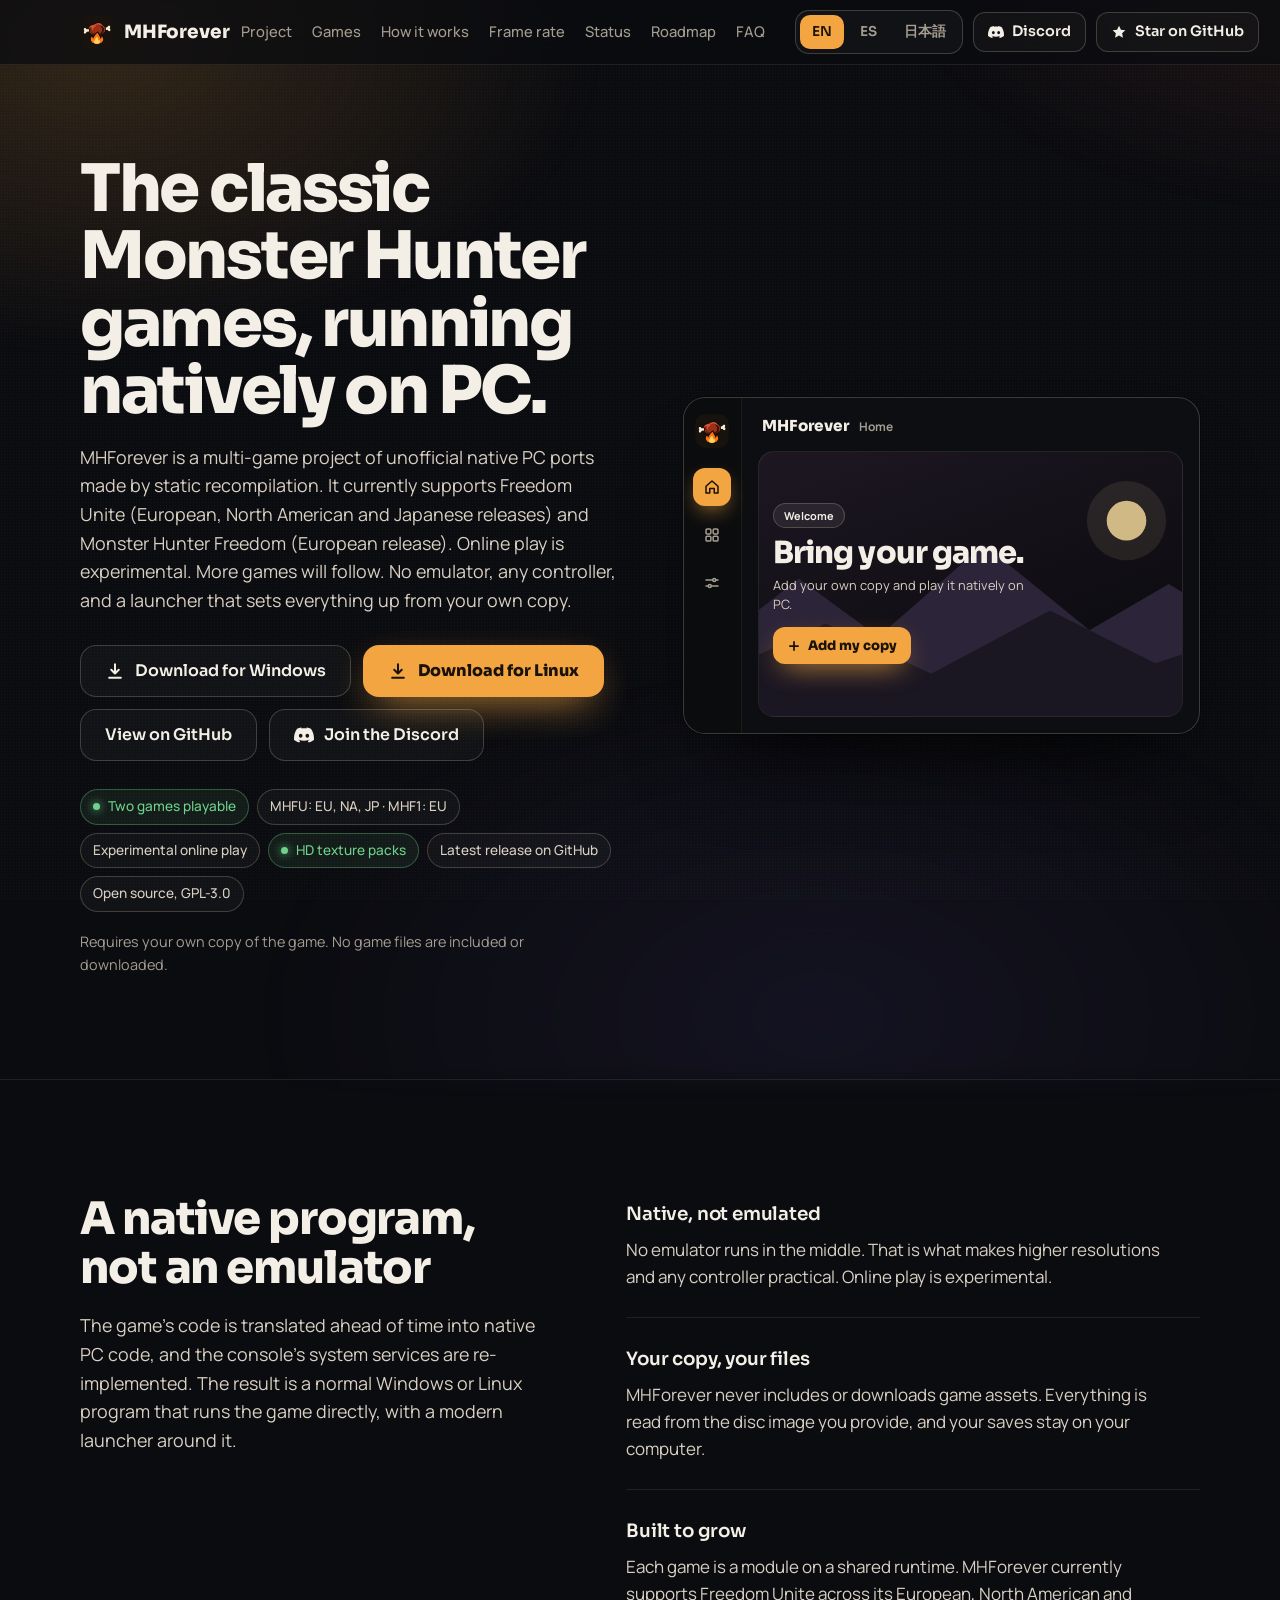
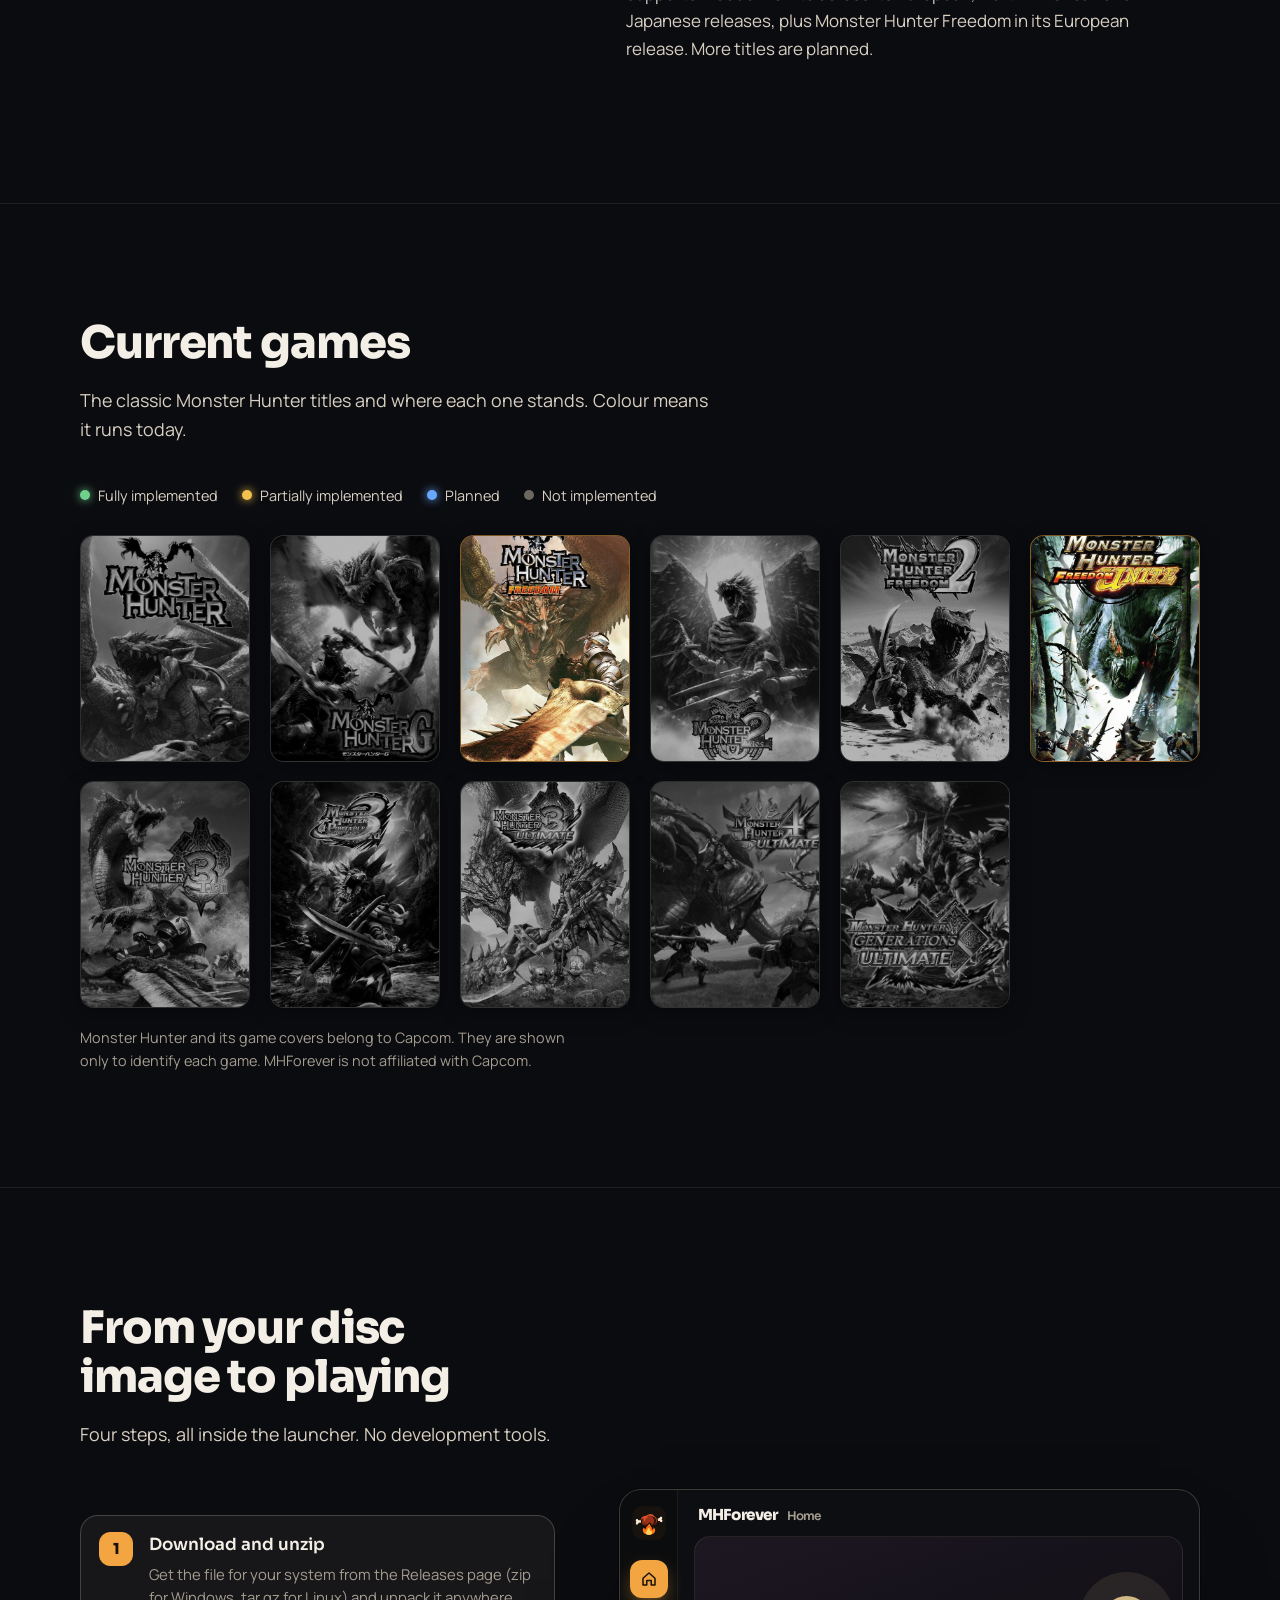
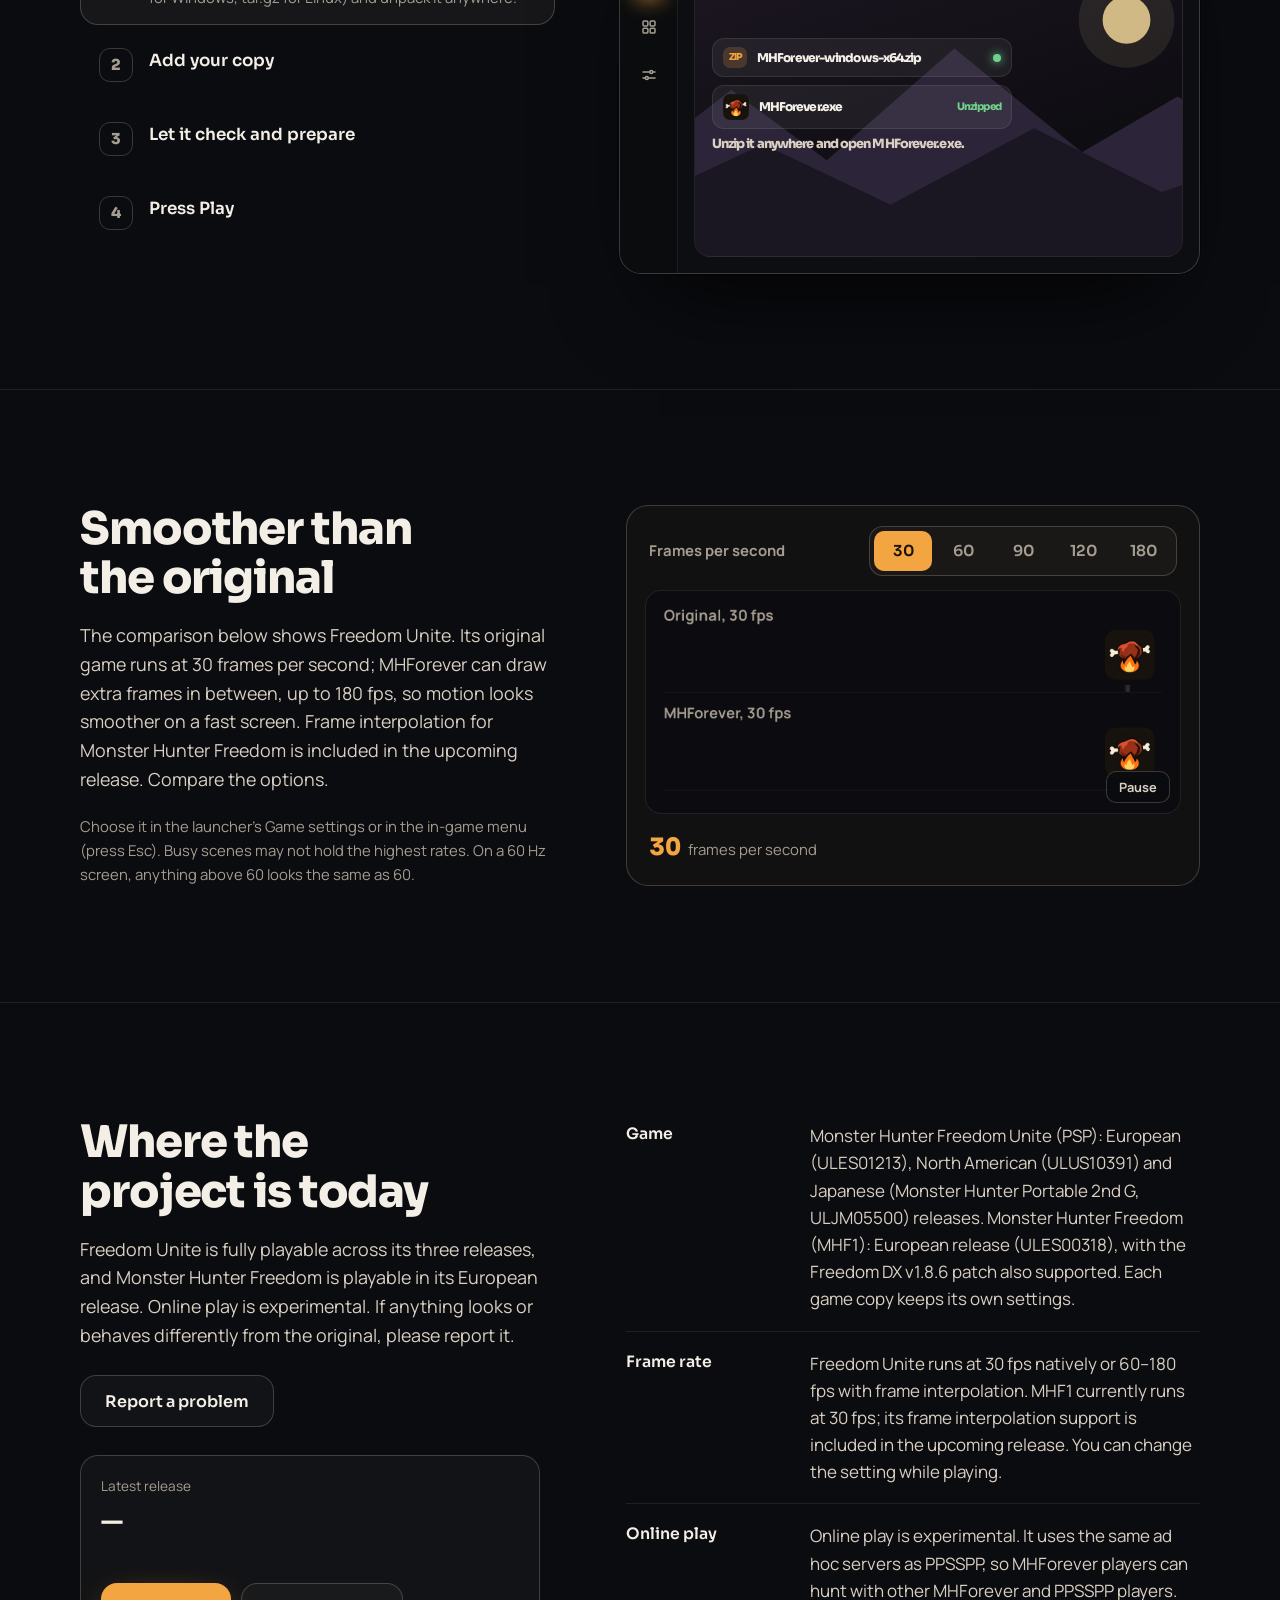
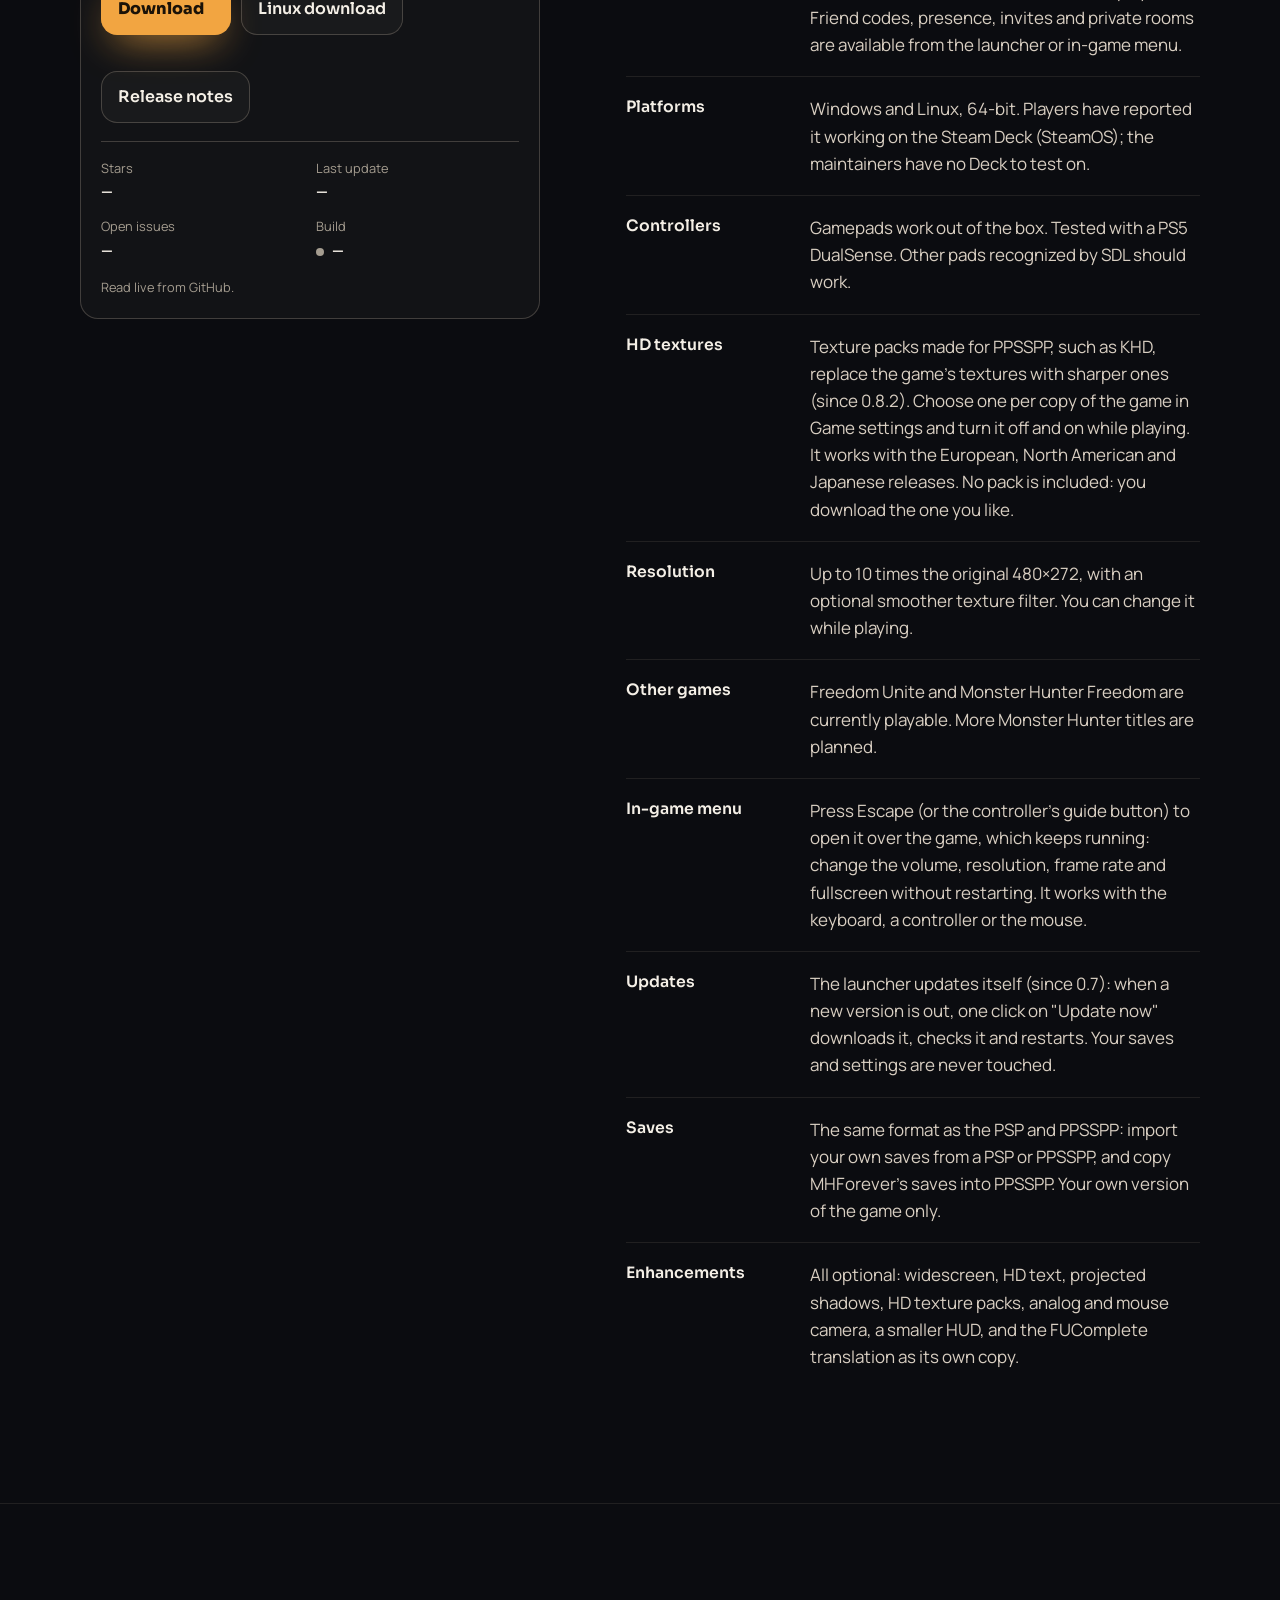
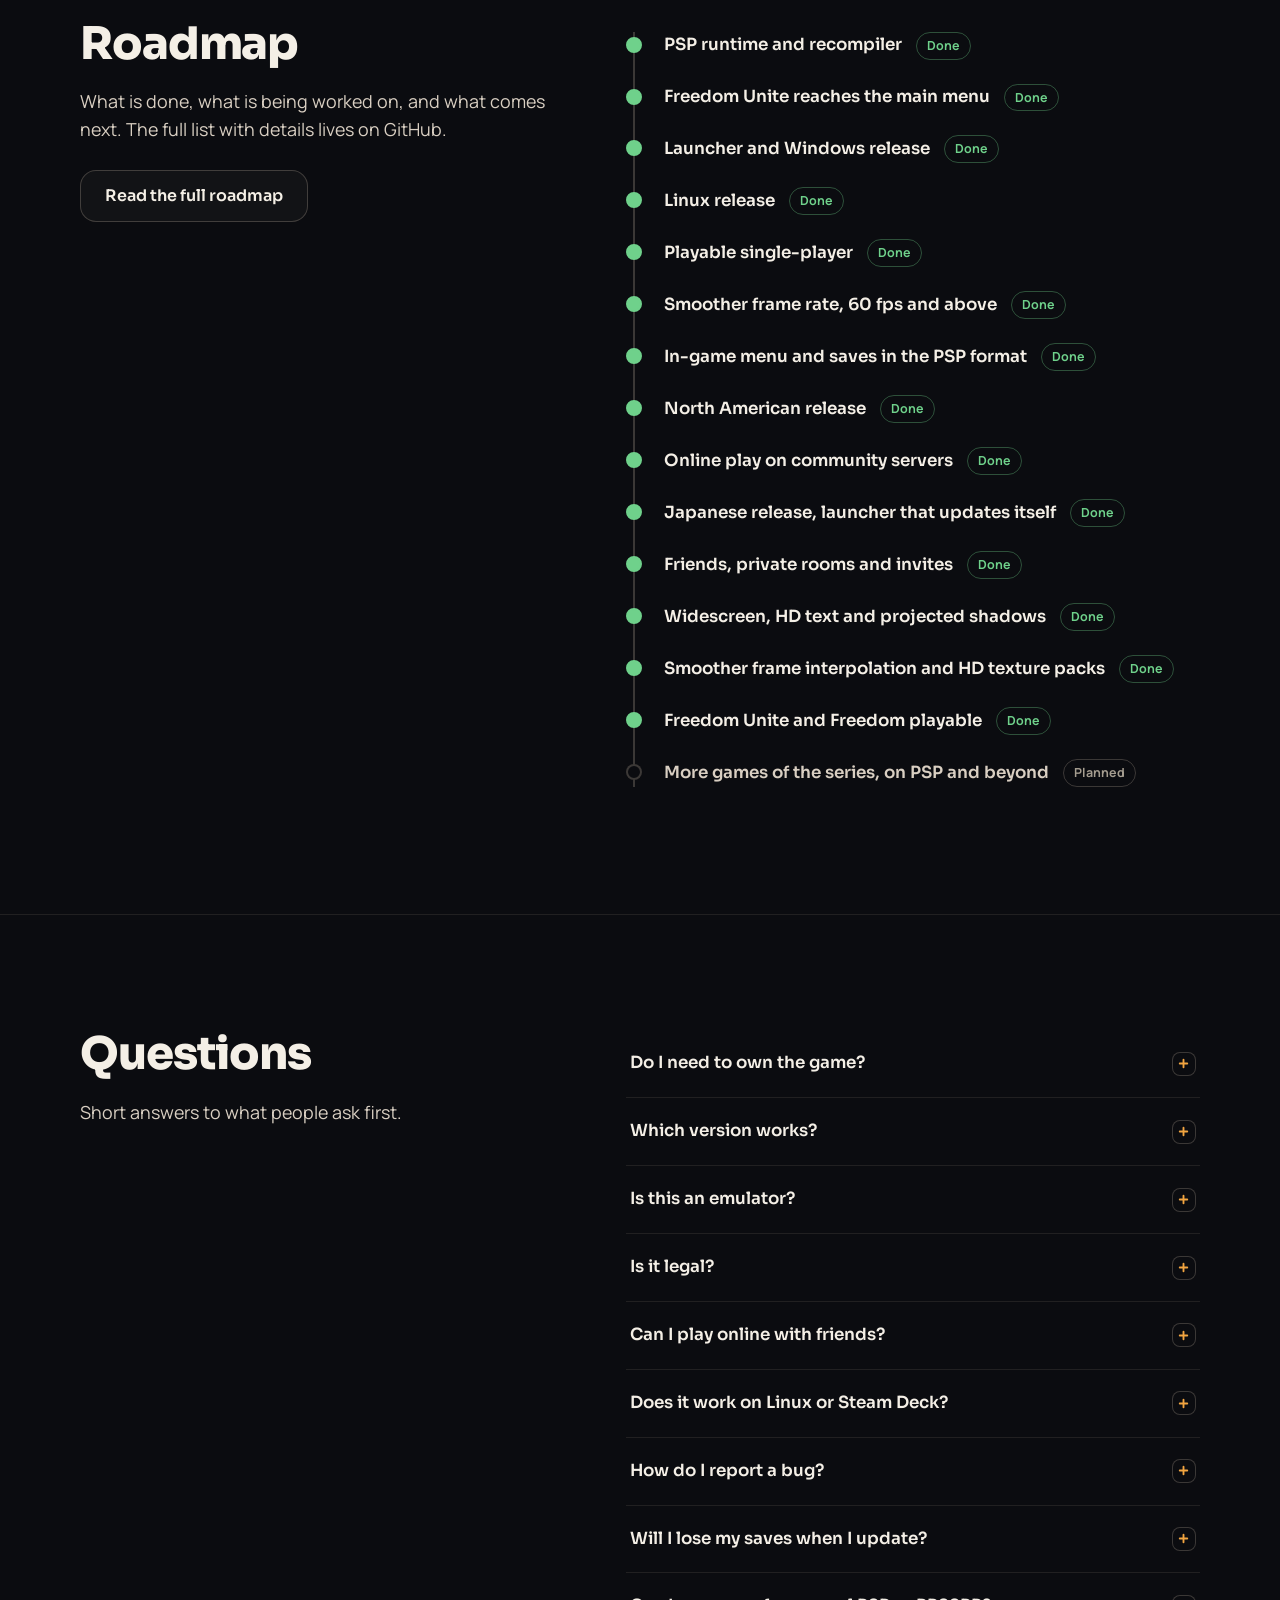
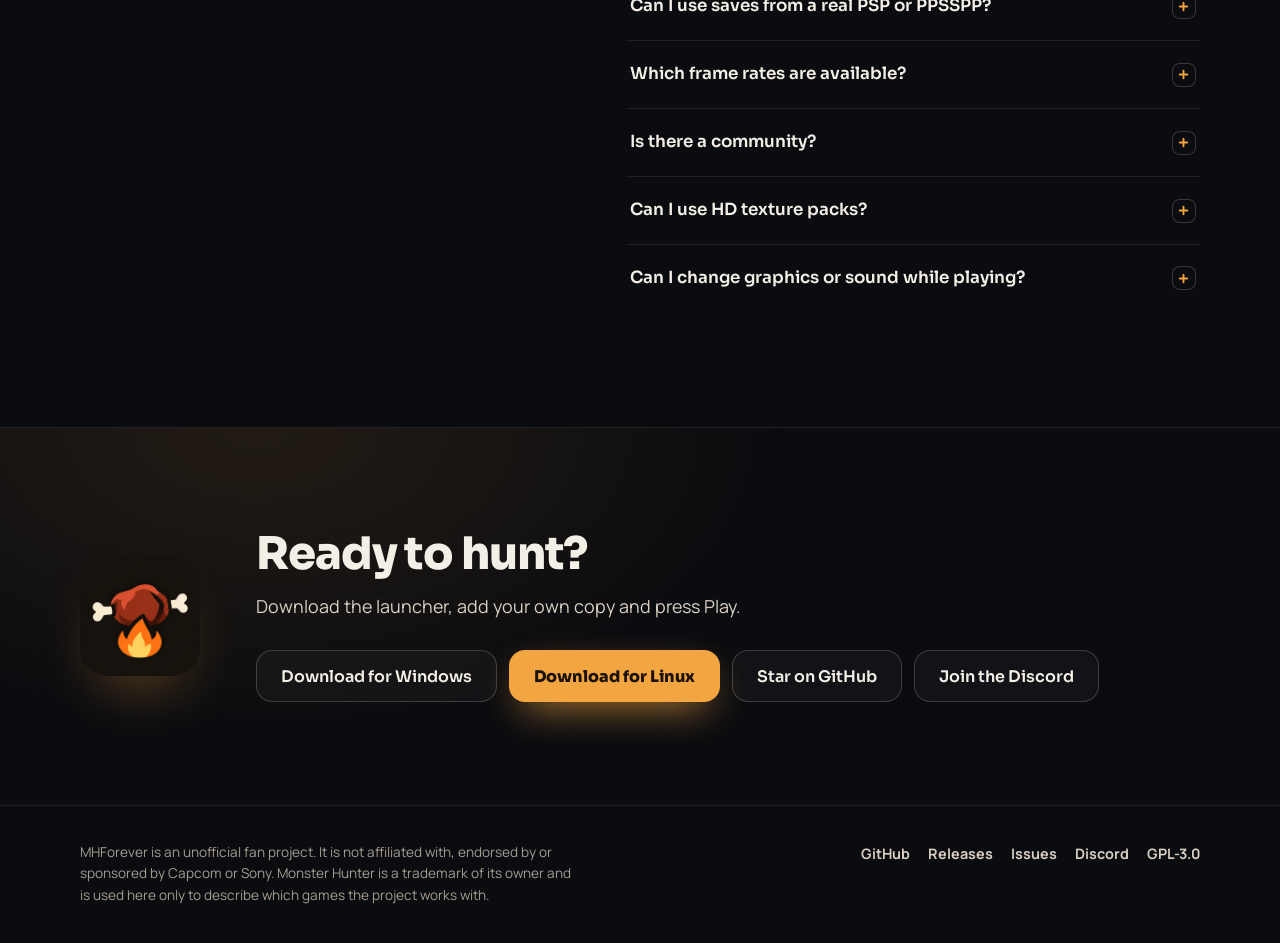
==== commit 3749f92b: "docs: mark Freedom as playable with remaining enhancements" ====
--- a/index.html
+++ b/index.html
@@ -188,9 +188,9 @@
           <div class="cover"><span class="ph"><img src="img/icon-128.png" alt="" width="40" height="40"><b>Monster Hunter G</b></span><img class="art" src="img/covers/mhg.jpg" alt="Monster Hunter G cover" loading="lazy"></div>
           <div class="over"><span class="gname">Monster Hunter G</span><span class="gmeta">PS2 &middot; <span data-i18n="games.first">First released</span> 2005</span><span class="gmeta"><span data-i18n="games.reg">Released in</span> JP</span><span class="gstat"><i class="sdot"></i><span data-i18n="games.s.none">Not implemented</span></span></div>
         </li>
-        <li class="game" data-status="full" data-id="mhf" tabindex="0">
+        <li class="game" data-status="partial" data-id="mhf" tabindex="0">
           <div class="cover"><span class="ph"><img src="img/icon-128.png" alt="" width="40" height="40"><b>Monster Hunter Freedom</b></span><img class="art" src="img/covers/mhf.jpg" alt="Monster Hunter Freedom cover" loading="lazy"></div>
-          <div class="over"><span class="gname">Monster Hunter Freedom</span><span class="gmeta">PSP &middot; <span data-i18n="games.first">First released</span> 2005</span><span class="gmeta"><span data-i18n="games.reg">Released in</span> JP · NA · EU</span><span class="gmeta gsup"><span data-i18n="games.mhf1sup">Playable: European release (ULES00318); Freedom DX v1.8.6 patch supported.</span></span><span class="gstat"><i class="sdot full"></i><span data-i18n="games.s.mhf1">Playable (EU release)</span></span></div>
+          <div class="over"><span class="gname">Monster Hunter Freedom</span><span class="gmeta">PSP &middot; <span data-i18n="games.first">First released</span> 2005</span><span class="gmeta"><span data-i18n="games.reg">Released in</span> JP · NA · EU</span><span class="gmeta gsup"><span data-i18n="games.mhf1sup">Playable: European release (ULES00318); Freedom DX v1.8.6 patch supported.</span></span><span class="gstat"><i class="sdot partial"></i><span data-i18n="games.s.mhf1">Playable (EU release)</span></span></div>
         </li>
         <li class="game" data-status="none" data-id="mh2" tabindex="0">
           <div class="cover"><span class="ph"><img src="img/icon-128.png" alt="" width="40" height="40"><b>Monster Hunter 2 (dos)</b></span><img class="art" src="img/covers/mh2.jpg" alt="Monster Hunter 2 (dos) cover" loading="lazy"></div>
@@ -450,6 +450,6 @@
   </div>
 </footer>
 
-<script src="app.js?v=12"></script>
+<script src="app.js?v=13"></script>
 </body>
 </html>
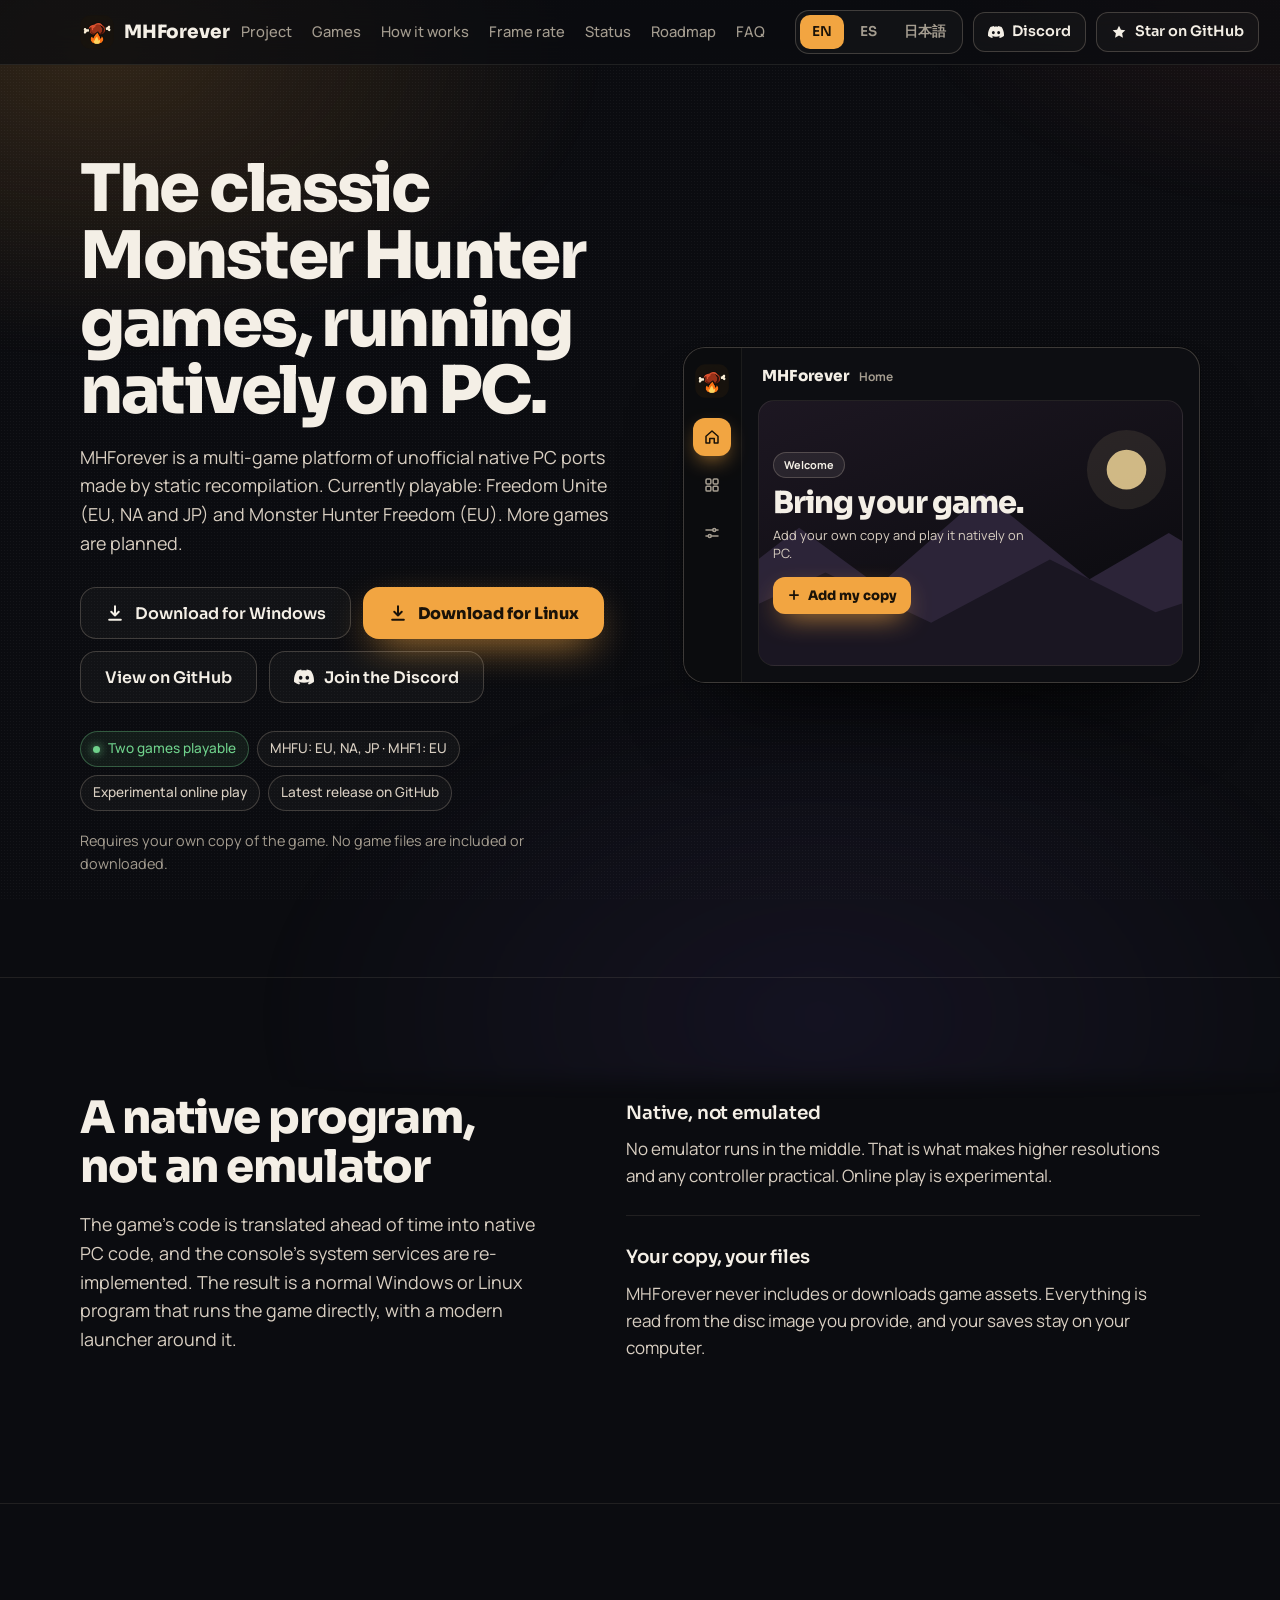
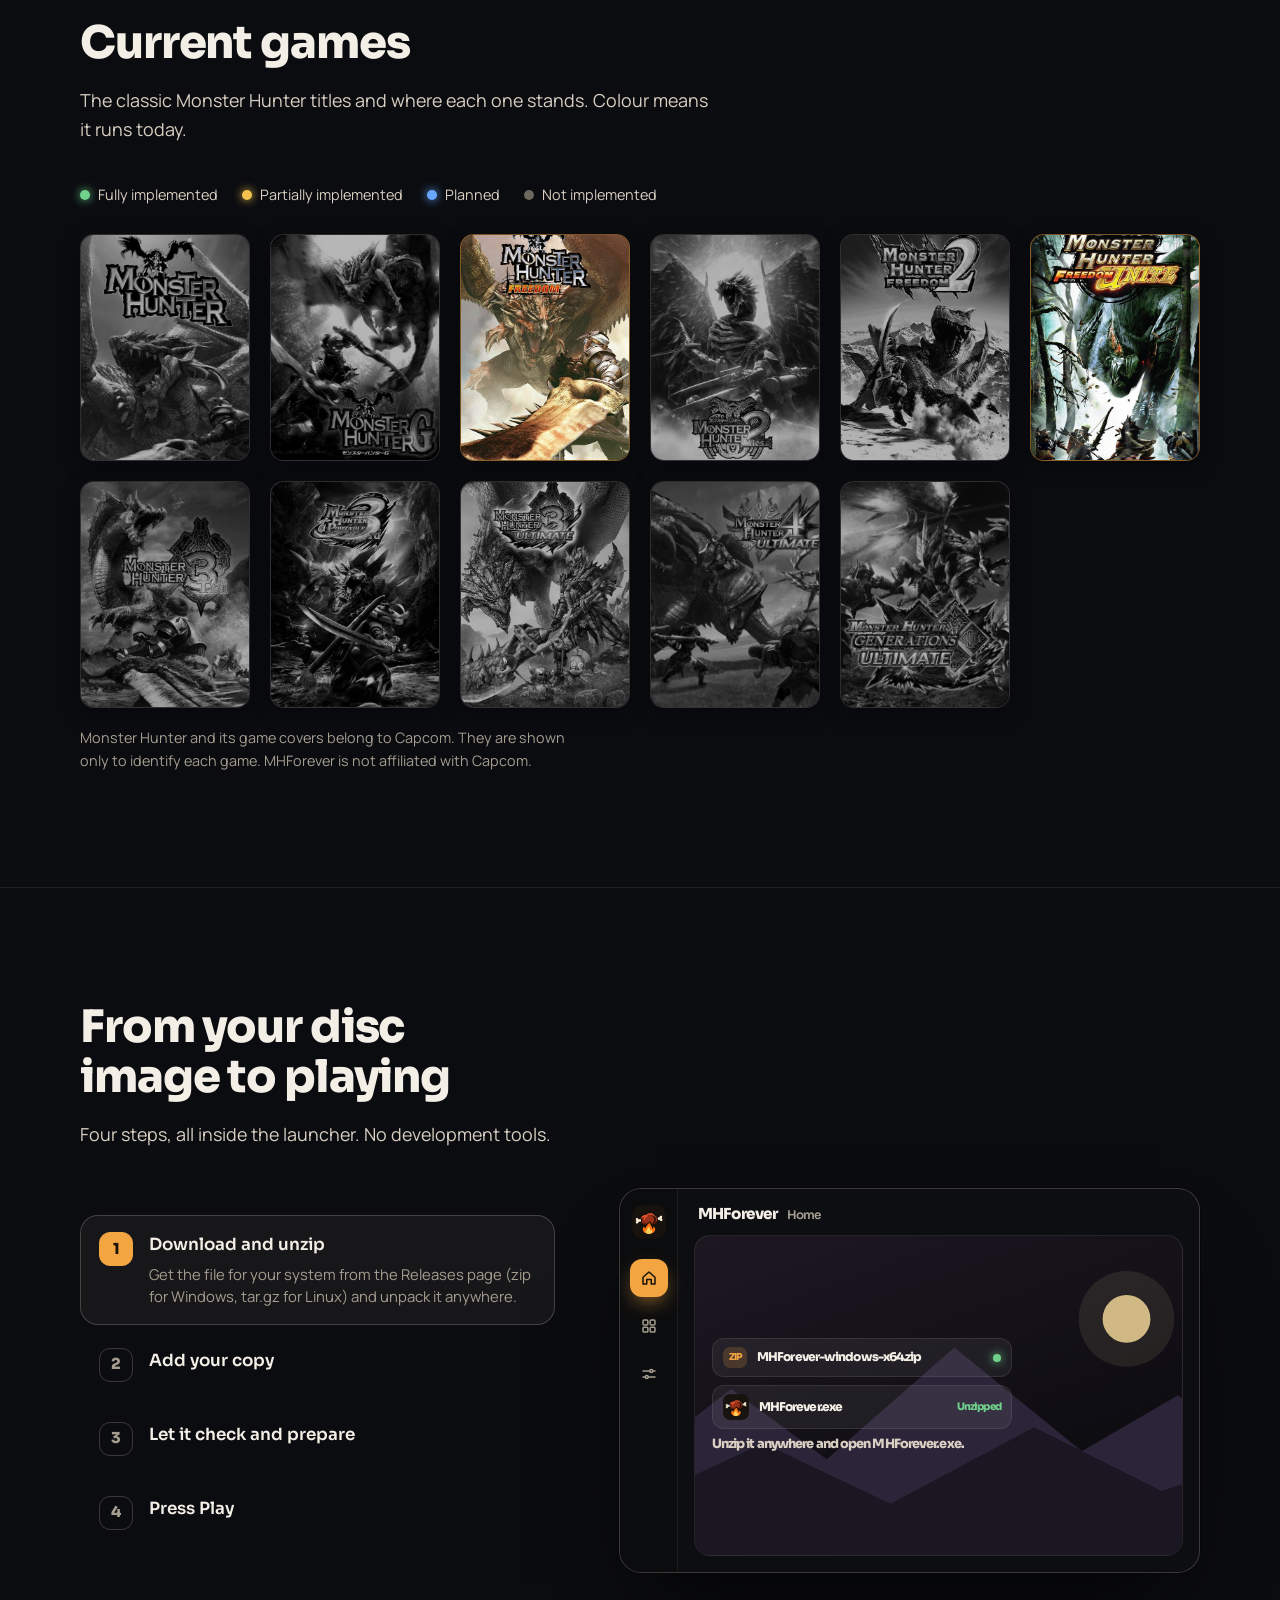
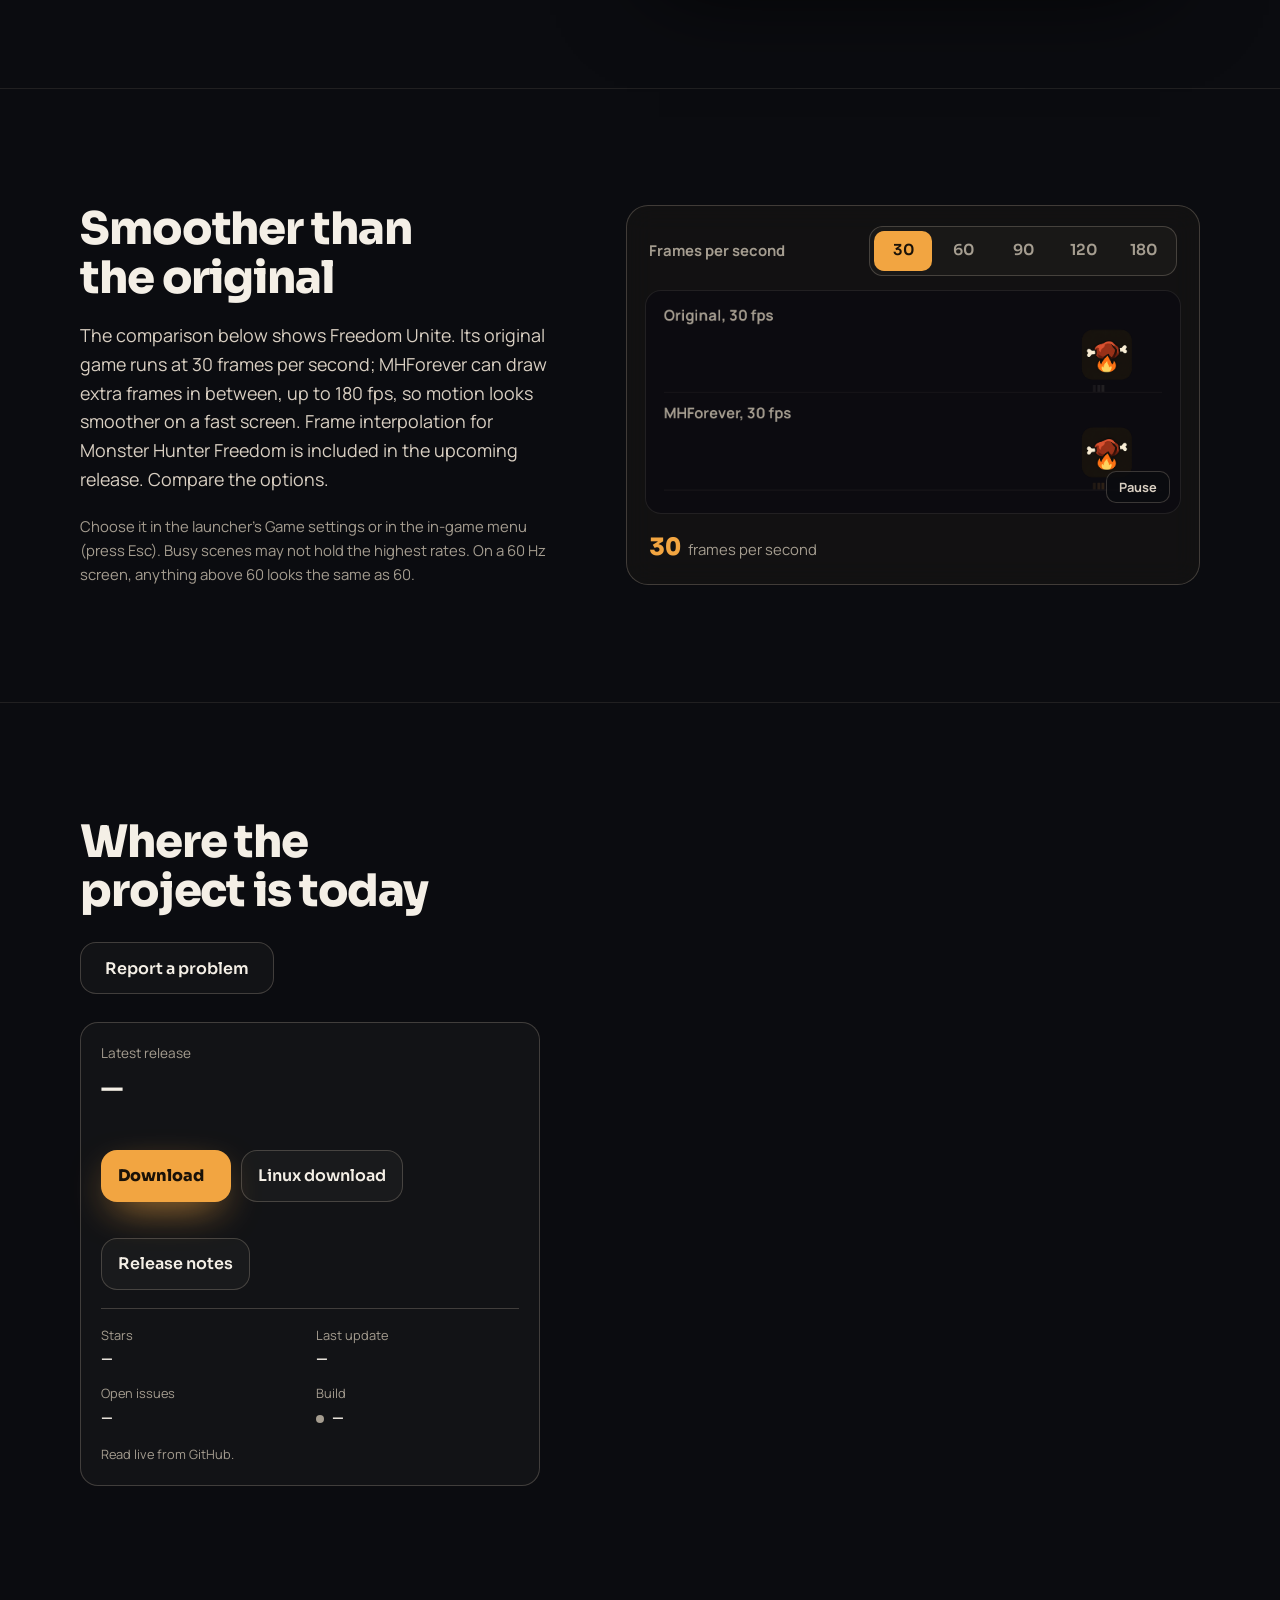
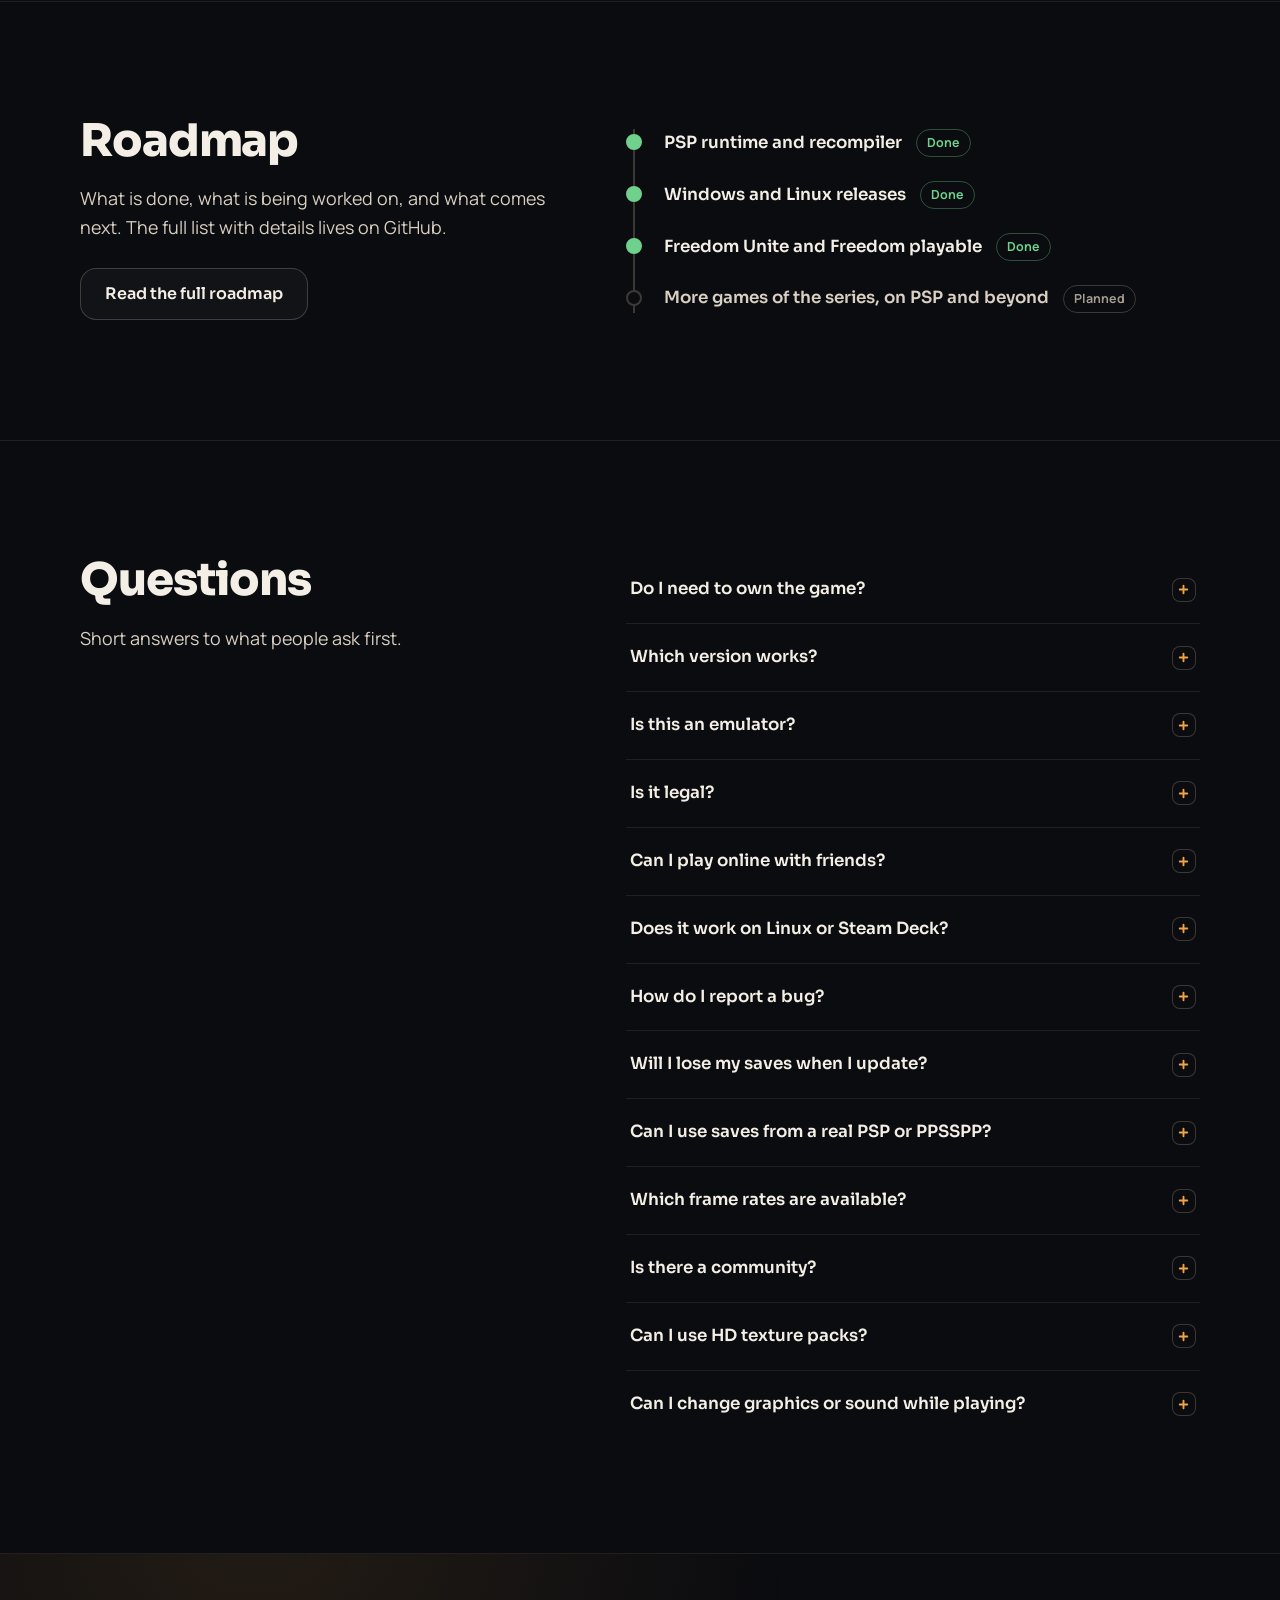
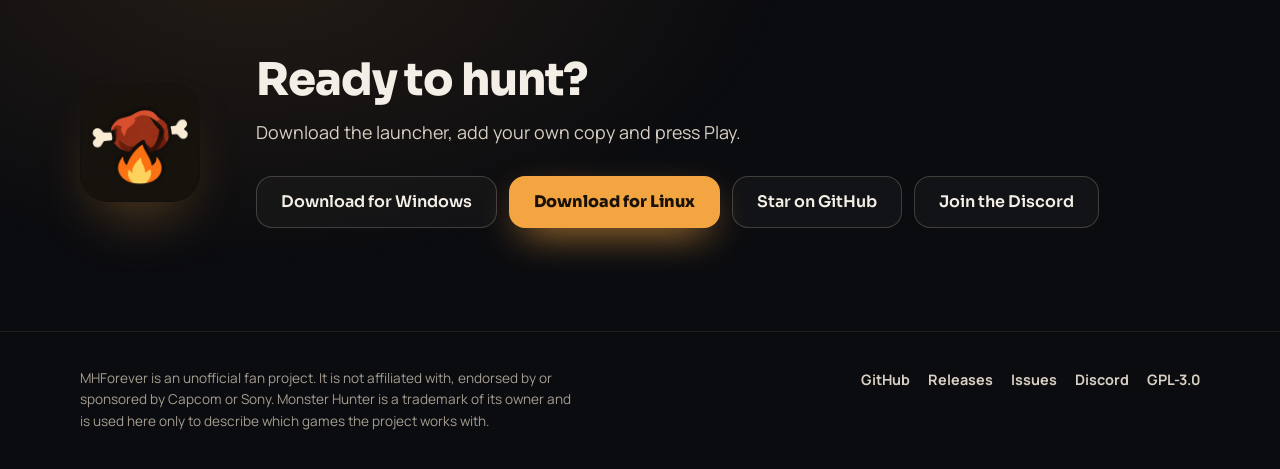
==== commit d51a78f2: "Restructure landing page to reduce repeated information" ====
--- a/index.html
+++ b/index.html
@@ -84,7 +84,7 @@
     <div class="wrap hero-grid">
       <div class="hero-copy">
         <h1 data-i18n="hero.h1">The classic Monster Hunter games, running natively on PC.</h1>
-        <p class="lede" data-i18n="hero.sub">MHForever is a multi-game project of unofficial native PC ports made by static recompilation. It currently supports Freedom Unite (European, North American and Japanese releases) and Monster Hunter Freedom (European release). Online play is experimental. More games will follow. No emulator, any controller, and a launcher that sets everything up from your own copy.</p>
+        <p class="lede" data-i18n="hero.sub">MHForever is a multi-game platform of unofficial native PC ports made by static recompilation. Currently playable: Freedom Unite (EU, NA and JP) and Monster Hunter Freedom (EU). More games are planned.</p>
         <div class="cta-row">
           <a class="btn primary dl-win" id="dl" href="https://github.com/Mango77x/MHForever/releases/latest" rel="noopener">
             <svg viewBox="0 0 24 24" width="20" height="20" aria-hidden="true"><path fill="none" stroke="currentColor" stroke-width="2.4" stroke-linecap="round" stroke-linejoin="round" d="M12 4v11m0 0l-4.5-4.5M12 15l4.5-4.5M5 20h14"/></svg>
@@ -104,9 +104,7 @@
           <li class="chip ok" data-i18n="hero.chip1">Two games playable</li>
           <li class="chip" data-i18n="hero.chip2">MHFU: EU, NA, JP · MHF1: EU</li>
           <li class="chip" data-i18n="hero.chip5">Experimental online play</li>
-          <li class="chip ok" data-i18n="hero.chip6">HD texture packs</li>
           <li class="chip" id="ver" data-i18n="hero.chip3">Latest release on GitHub</li>
-          <li class="chip" data-i18n="hero.chip4">Open source, GPL-3.0</li>
         </ul>
         <p class="fine" data-i18n="hero.note">Requires your own copy of the game. No game files are included or downloaded.</p>
       </div>
@@ -157,10 +155,6 @@
         <div class="row">
           <h3 data-i18n="what.r2h">Your copy, your files</h3>
           <p data-i18n="what.r2p">MHForever never includes or downloads game assets. Everything is read from the disc image you provide, and your saves stay on your computer.</p>
-        </div>
-        <div class="row">
-          <h3 data-i18n="what.r3h">Built to grow</h3>
-          <p data-i18n="what.r3p">Each game is a module on a shared runtime. MHForever currently supports Freedom Unite across its European, North American and Japanese releases, plus Monster Hunter Freedom in its European release. More titles are planned.</p>
         </div>
       </div>
     </div>
@@ -330,7 +324,7 @@
     <div class="wrap two">
       <div class="head">
         <h2 data-i18n="st.h">Where the project is today</h2>
-        <p class="lede" data-i18n="st.p">Freedom Unite is fully playable across its three releases, and Monster Hunter Freedom is playable in its European release. Online play is experimental. If anything looks or behaves differently from the original, please report it.</p>
+        
         <a class="btn ghost" href="https://github.com/Mango77x/MHForever/issues" rel="noopener" data-i18n="st.issue">Report a problem</a>
         <div class="live" id="live" aria-live="polite">
           <p class="live-k" data-i18n="live.k">Latest release</p>
@@ -349,21 +343,7 @@
           <p class="live-src" data-i18n="live.src">Read live from GitHub.</p>
         </div>
       </div>
-      <dl class="table">
-        <div><dt data-i18n="st.k1">Game</dt><dd data-i18n="st.v1">Monster Hunter Freedom Unite (PSP): European (ULES01213), North American (ULUS10391) and Japanese (Monster Hunter Portable 2nd G, ULJM05500) releases. Monster Hunter Freedom (MHF1): European release (ULES00318), with the Freedom DX v1.8.6 patch also supported. Each game copy keeps its own settings.</dd></div>
-        <div><dt data-i18n="st.k2">Frame rate</dt><dd data-i18n="st.v2">Freedom Unite runs at 30 fps natively or 60–180 fps with frame interpolation. MHF1 currently runs at 30 fps; its frame interpolation support is included in the upcoming release. You can change the setting while playing.</dd></div>
-        <div><dt data-i18n="st.k3">Online play</dt><dd data-i18n="st.v3">Online play is experimental. It uses the same ad hoc servers as PPSSPP, so MHForever players can hunt with other MHForever and PPSSPP players. Friend codes, presence, invites and private rooms are available from the launcher or in-game menu.</dd></div>
-        <div><dt data-i18n="st.k4">Platforms</dt><dd data-i18n="st.v4">Windows and Linux, 64-bit. Players have reported it working on the Steam Deck (SteamOS); the maintainers have no Deck to test on.</dd></div>
-        <div><dt data-i18n="st.k5">Controllers</dt><dd data-i18n="st.v5">Gamepads work out of the box. Tested with a PS5 DualSense. Other pads recognized by SDL should work.</dd></div>
-        <div><dt data-i18n="st.k10">HD textures</dt><dd data-i18n="st.v10">Texture packs made for PPSSPP, such as KHD, replace the game's textures with sharper ones (since 0.8.2). Choose one per copy of the game in Game settings and turn it off and on while playing. It works with the European, North American and Japanese releases. No pack is included: you download the one you like.</dd></div>
-        <div><dt data-i18n="st.k6">Resolution</dt><dd data-i18n="st.v6">Up to 10 times the original 480×272, with an optional smoother texture filter. You can change it while playing.</dd></div>
-        <div><dt data-i18n="st.k7">Other games</dt><dd data-i18n="st.v7">Freedom Unite and Monster Hunter Freedom are currently playable. More Monster Hunter titles are planned.</dd></div>
-        <div><dt data-i18n="st.k8">In-game menu</dt><dd data-i18n="st.v8">Press Escape (or the controller's guide button) to open it over the game, which keeps running: change the volume, resolution, frame rate and fullscreen without restarting. It works with the keyboard, a controller or the mouse.</dd></div>
-        <div><dt data-i18n="st.k11">Updates</dt><dd data-i18n="st.v11">The launcher updates itself (since 0.7): when a new version is out, one click on "Update now" downloads it, checks it and restarts. Your saves and settings are never touched.</dd></div>
-        <div><dt data-i18n="st.k9">Saves</dt><dd data-i18n="st.v9">The same format as the PSP and PPSSPP: import your own saves from a PSP or PPSSPP, and copy MHForever's saves into PPSSPP. Your own version of the game only.</dd></div>
-        <div><dt data-i18n="st.k12">Enhancements</dt><dd data-i18n="st.v12">All optional: widescreen, HD text, projected shadows, HD texture packs, analog and mouse camera, a smaller HUD, and the FUComplete translation as its own copy.</dd></div>
-      </dl>
-    </div>
+  </div>
   </section>
 
   <!-- ------------------------------------------------------------ roadmap -->
@@ -376,22 +356,10 @@
       </div>
       <ol class="timeline">
         <li class="done"><span class="dot"></span><div><b data-i18n="rm.a">PSP runtime and recompiler</b><span class="tag" data-i18n="rm.done">Done</span></div></li>
-        <li class="done"><span class="dot"></span><div><b data-i18n="rm.b">Freedom Unite reaches the main menu</b><span class="tag" data-i18n="rm.done">Done</span></div></li>
-        <li class="done"><span class="dot"></span><div><b data-i18n="rm.c">Launcher and Windows release</b><span class="tag" data-i18n="rm.done">Done</span></div></li>
-        <li class="done"><span class="dot"></span><div><b data-i18n="rm.j">Linux release</b><span class="tag" data-i18n="rm.done">Done</span></div></li>
-        <li class="done"><span class="dot"></span><div><b data-i18n="rm.d">Playable single-player</b><span class="tag" data-i18n="rm.done">Done</span></div></li>
-        <li class="done"><span class="dot"></span><div><b data-i18n="rm.e">Smoother frame rate, 60 fps and above</b><span class="tag" data-i18n="rm.done">Done</span></div></li>
-        <li class="done"><span class="dot"></span><div><b data-i18n="rm.i">In-game menu and saves in the PSP format</b><span class="tag" data-i18n="rm.done">Done</span></div></li>
-        <li class="done"><span class="dot"></span><div><b data-i18n="rm.g">North American release</b><span class="tag" data-i18n="rm.done">Done</span></div></li>
-        <li class="done"><span class="dot"></span><div><b data-i18n="rm.f">Online play on community servers</b><span class="tag" data-i18n="rm.done">Done</span></div></li>
-        <li class="done"><span class="dot"></span><div><b data-i18n="rm.m">Japanese release, launcher that updates itself</b><span class="tag" data-i18n="rm.done">Done</span></div></li>
-        <li class="done"><span class="dot"></span><div><b data-i18n="rm.k">Friends, private rooms and invites</b><span class="tag" data-i18n="rm.done">Done</span></div></li>
-        <li class="done"><span class="dot"></span><div><b data-i18n="rm.q">Widescreen, HD text and projected shadows</b><span class="tag" data-i18n="rm.done">Done</span></div></li>
-        <li class="done"><span class="dot"></span><div><b data-i18n="rm.n">Smoother frame interpolation and HD texture packs</b><span class="tag" data-i18n="rm.done">Done</span></div></li>
+        <li class="done"><span class="dot"></span><div><b data-i18n="rm.j">Windows and Linux releases</b><span class="tag" data-i18n="rm.done">Done</span></div></li>
         <li class="done"><span class="dot"></span><div><b data-i18n="rm.o">Freedom Unite and Freedom playable</b><span class="tag" data-i18n="rm.done">Done</span></div></li>
         <li><span class="dot"></span><div><b data-i18n="rm.h2">More games of the series, on PSP and beyond</b><span class="tag" data-i18n="rm.plan">Planned</span></div></li>
-      </ol>
-    </div>
+      </ol>   </div>
   </section>
 
   <!-- ------------------------------------------------------------ faq -->
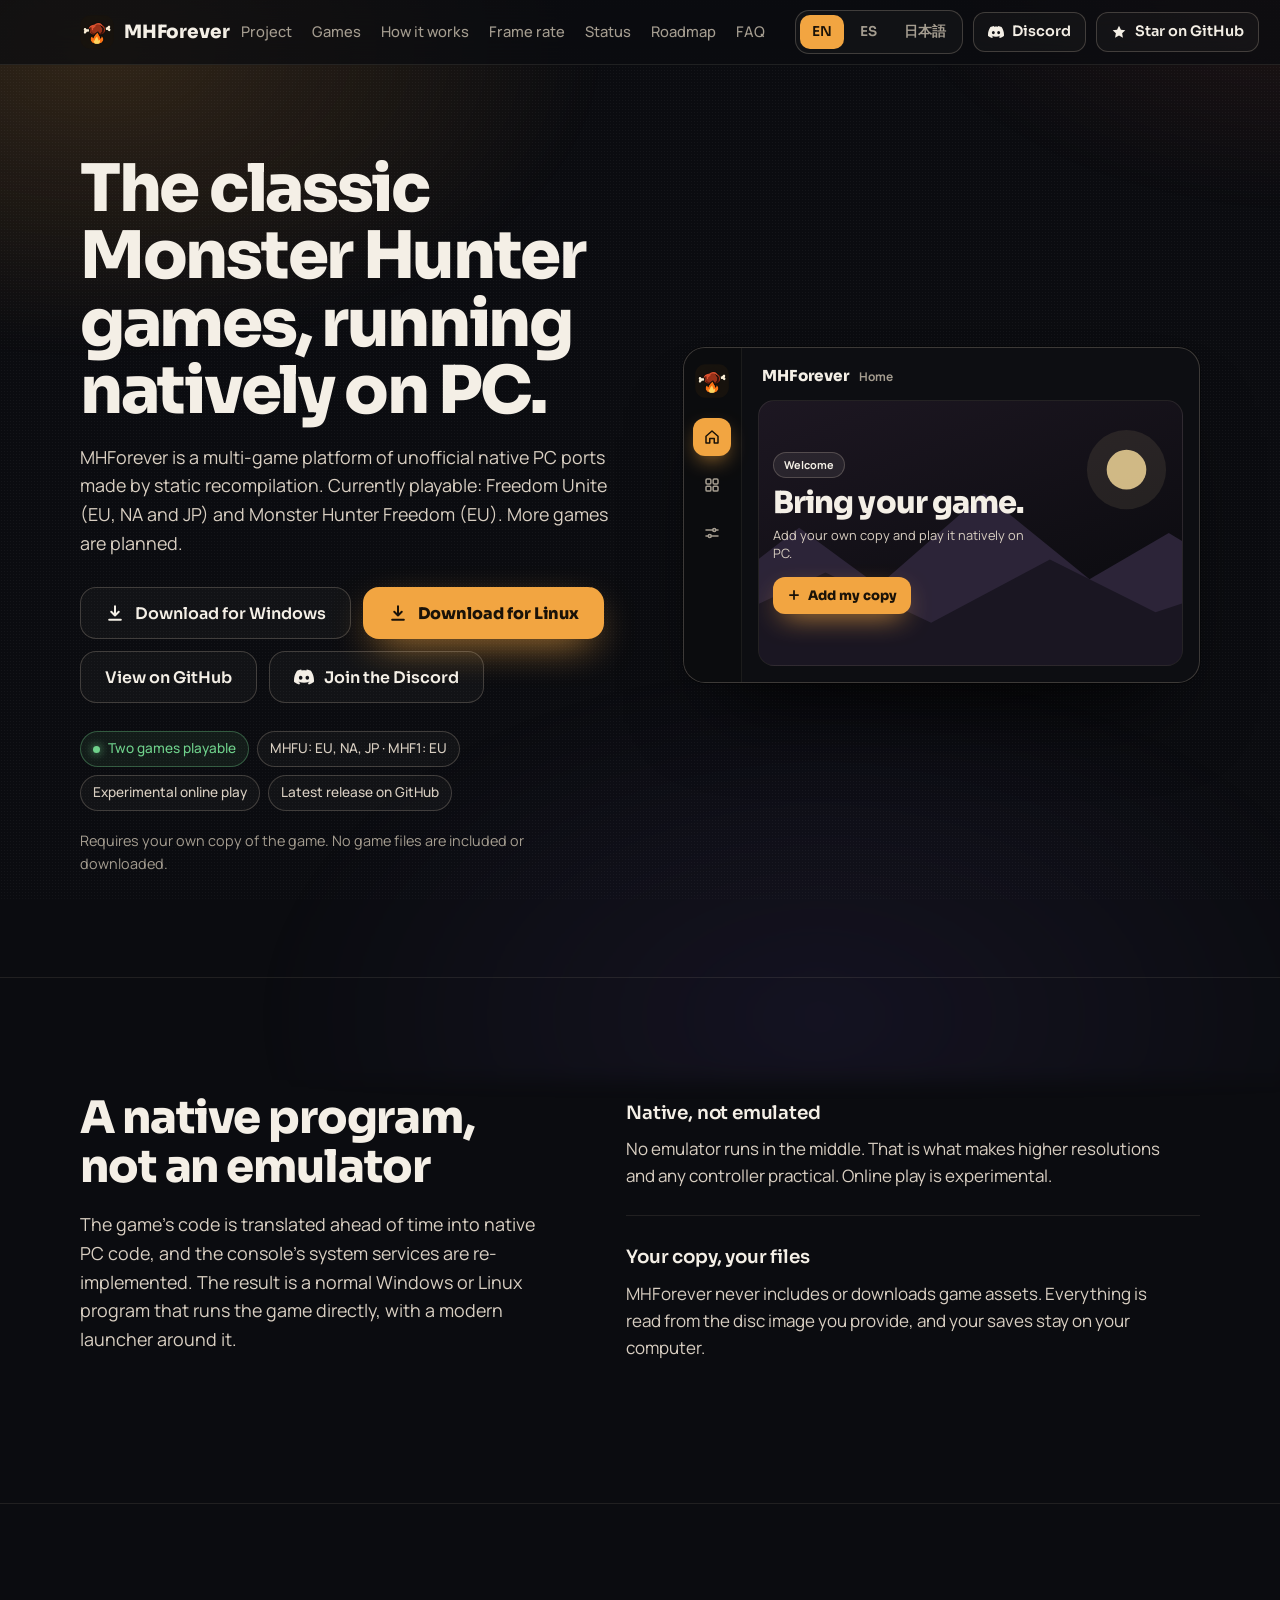
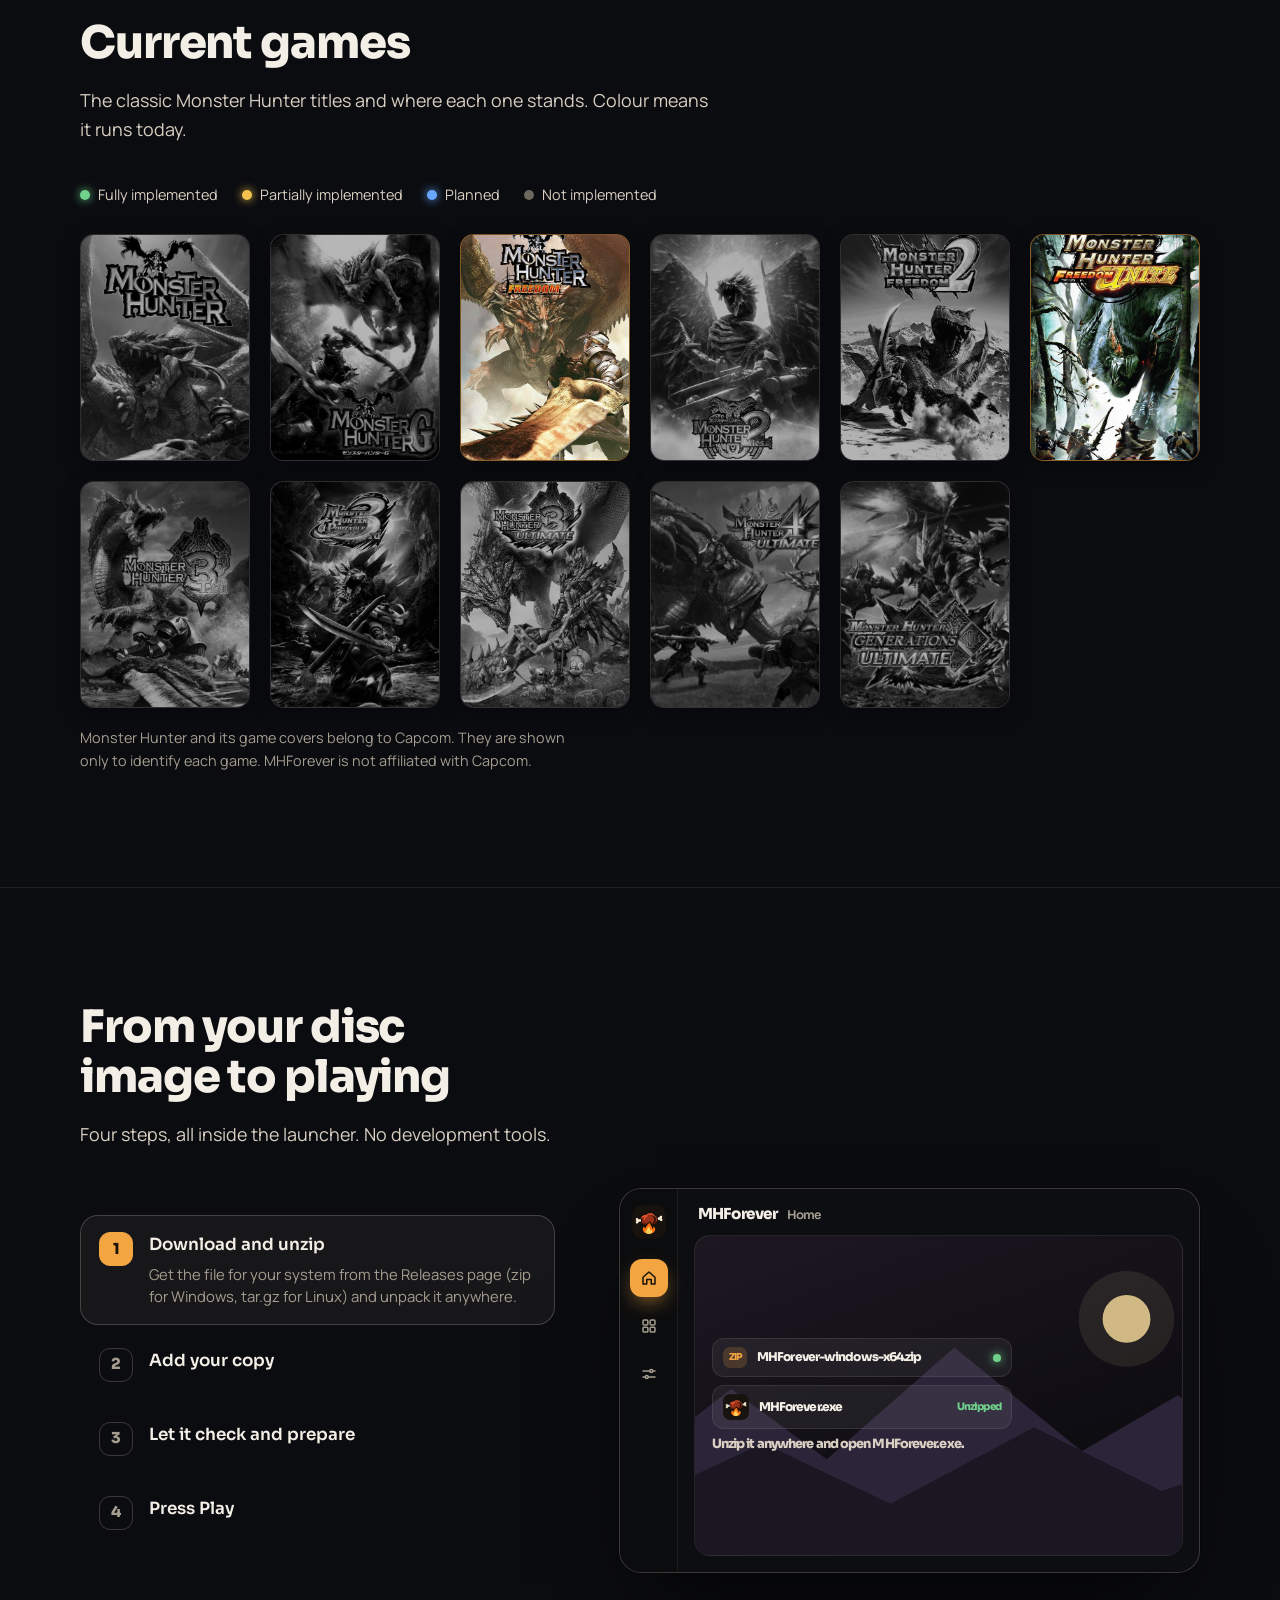
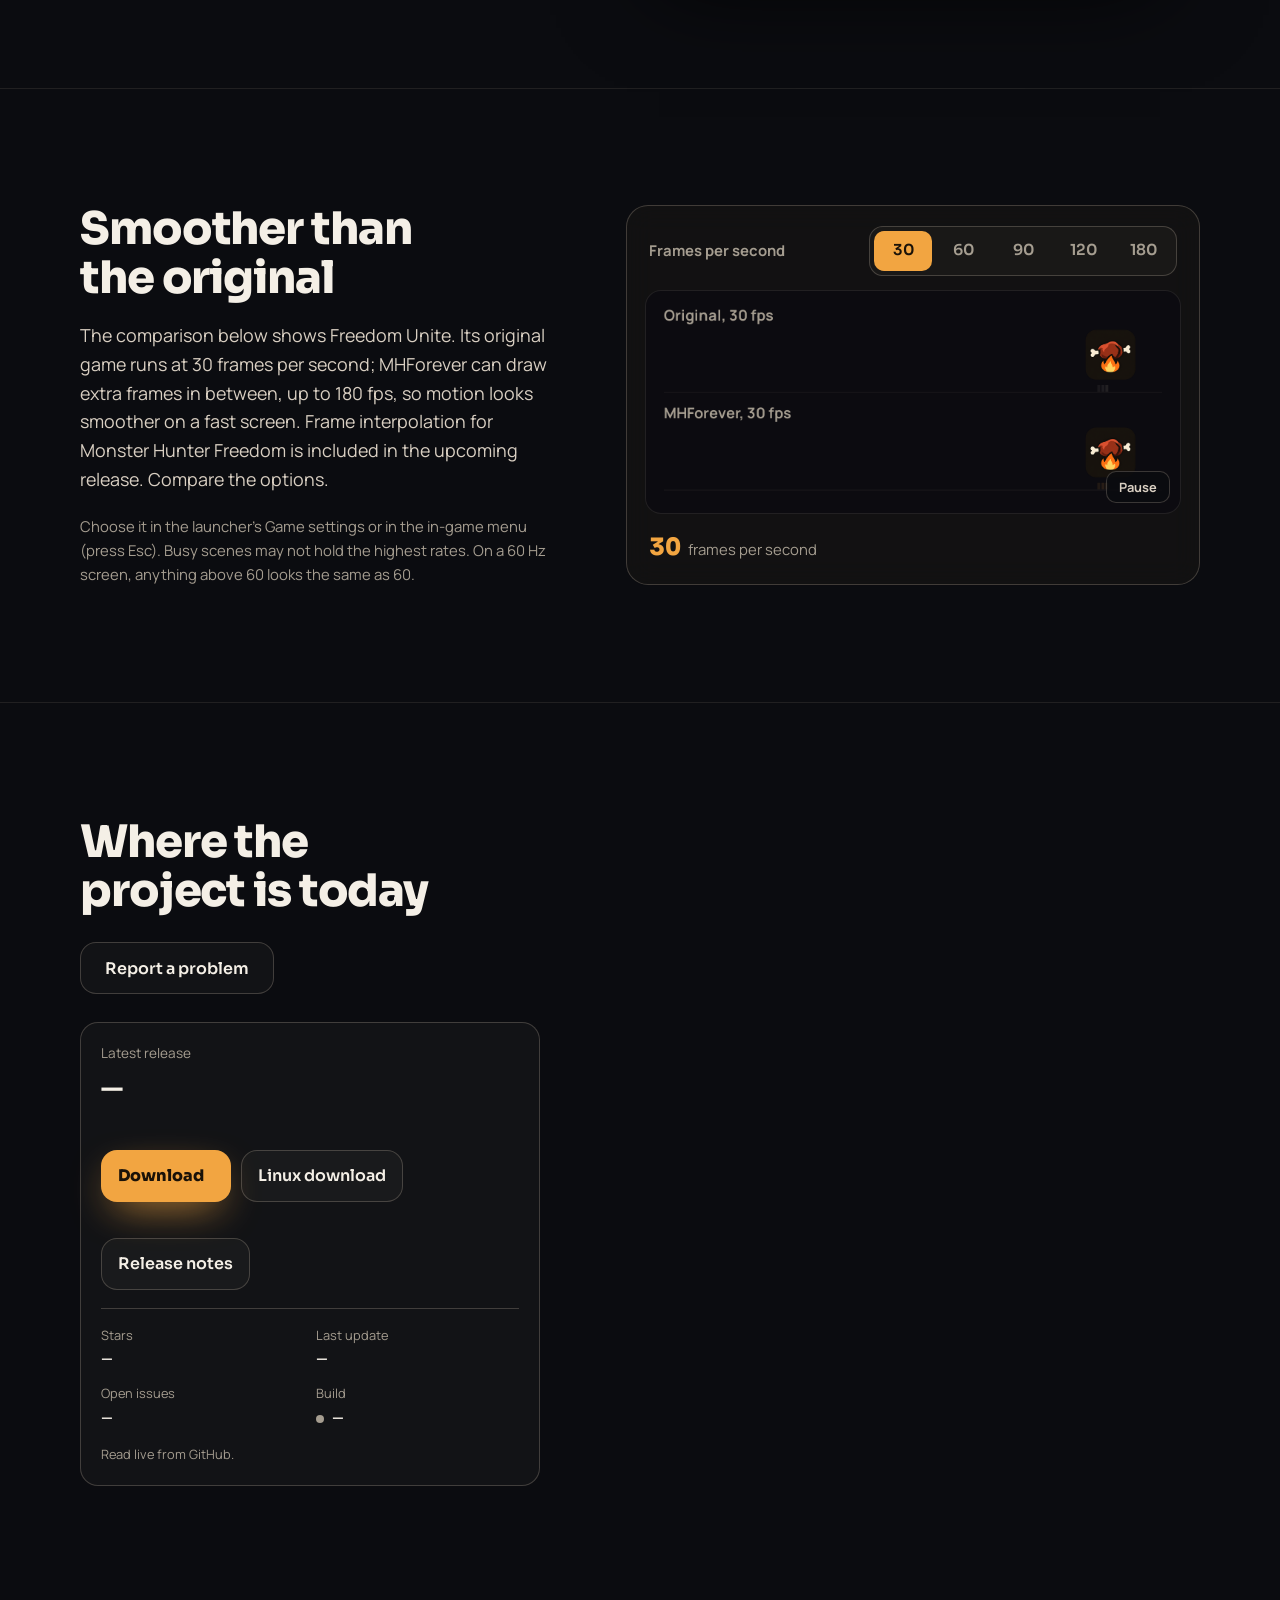
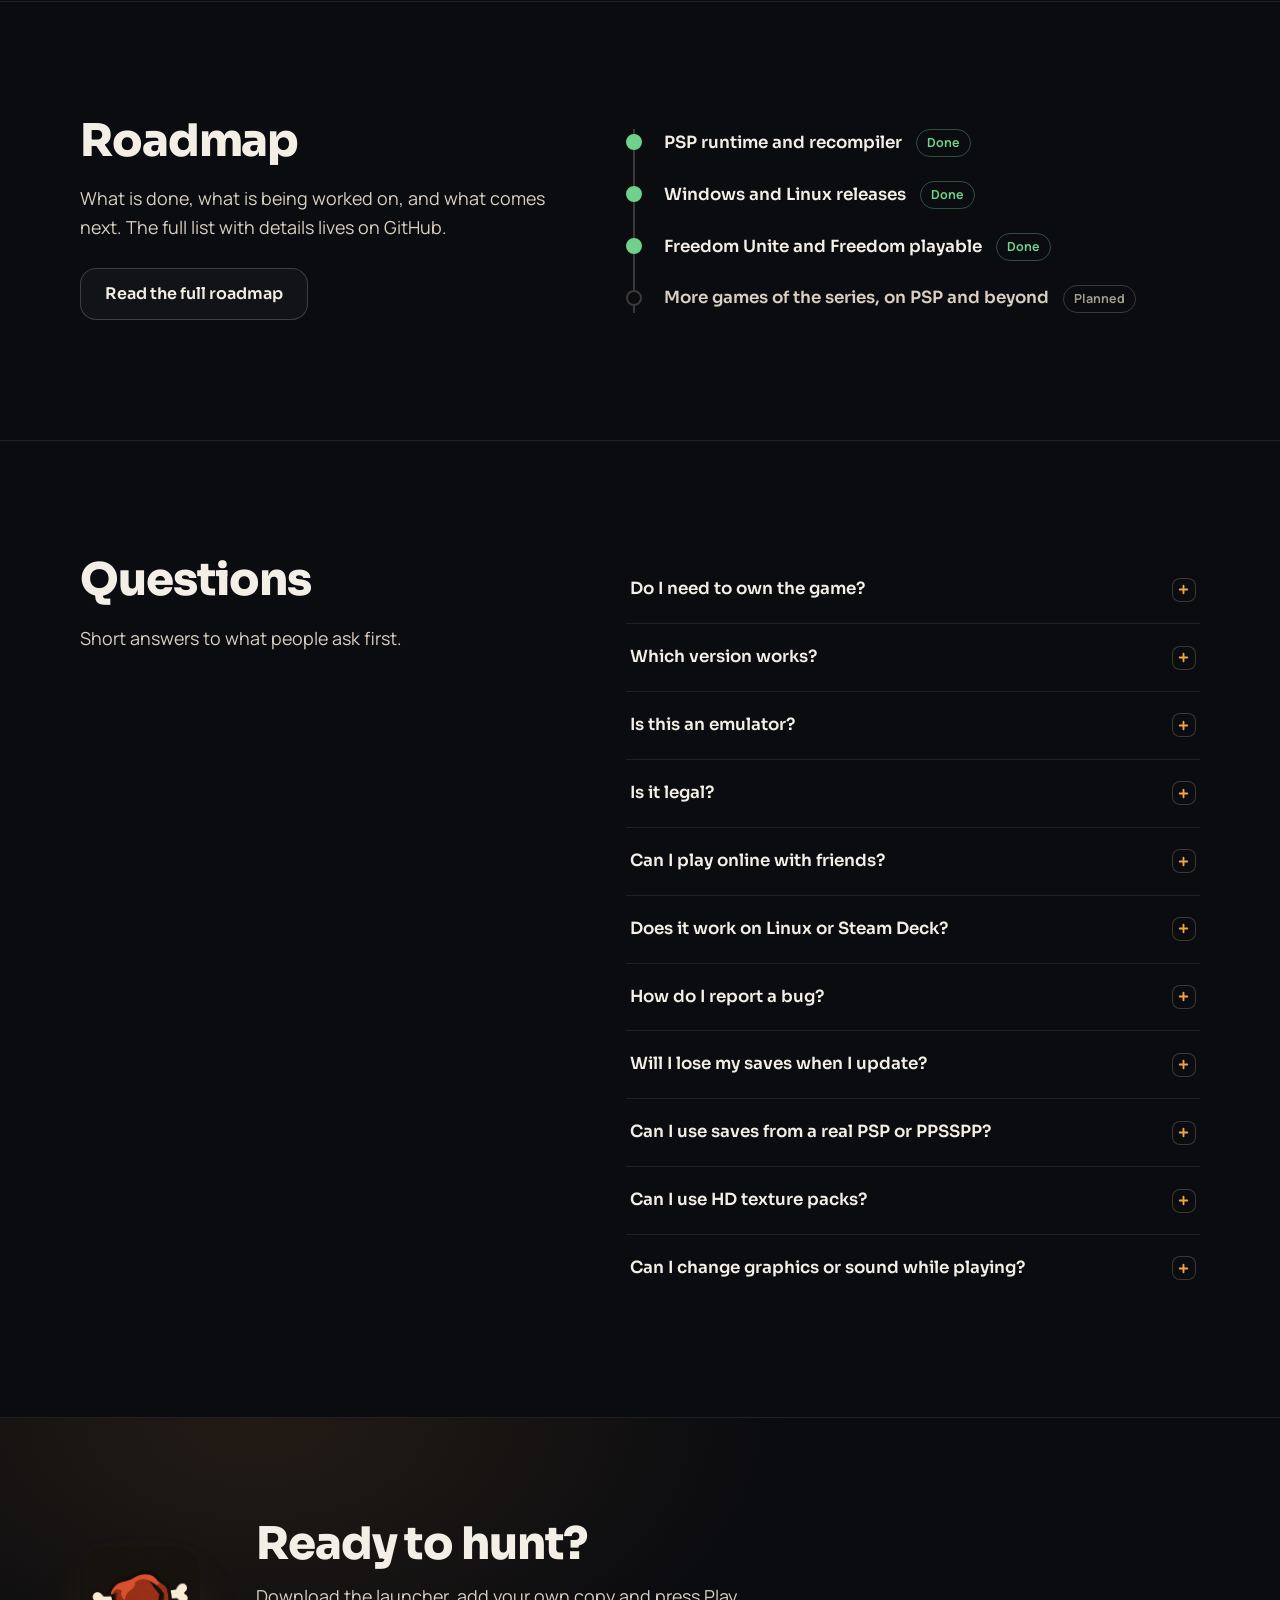
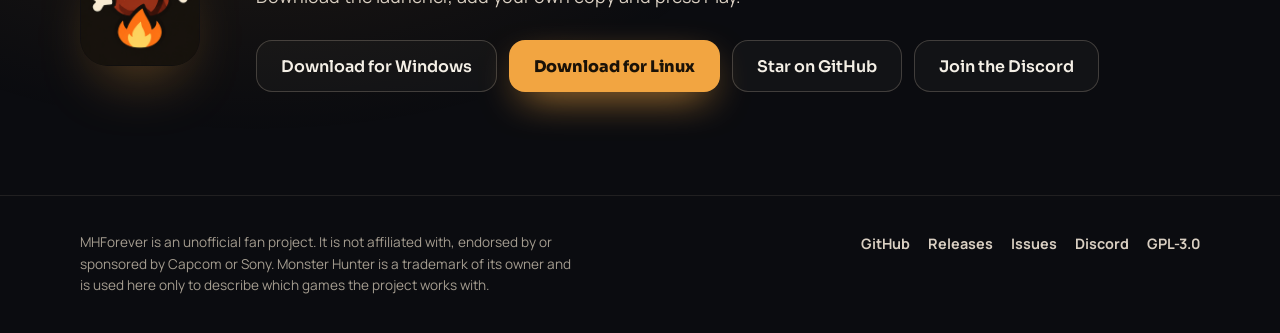
==== commit b5e0b277: "Trim duplicate FAQ entries" ====
--- a/index.html
+++ b/index.html
@@ -379,8 +379,8 @@
         <details><summary data-i18n="faq.q7">How do I report a bug?</summary><p data-i18n="faq.a7">Open an issue on GitHub with your version and what happened, or ask in the Discord. Reports are welcome.</p></details>
         <details><summary data-i18n="faq.q8">Will I lose my saves when I update?</summary><p data-i18n="faq.a8">No. Saves live in Documents\MHForever\saves and your settings in %APPDATA%\MHForever, outside the program folder, so updating never touches them. Since 0.7 the launcher updates itself in one click.</p></details>
         <details><summary data-i18n="faq.q9">Can I use saves from a real PSP or PPSSPP?</summary><p data-i18n="faq.a9">Yes, from your own version of the game (a European save works with the European release, a North American one with the North American release). In the launcher's Game settings, under Saves, choose the folder that holds them. Your current save is kept in a backup folder. MHForever's saves also load in PPSSPP. A real PSP is not guaranteed to accept them.</p></details>
-        <details><summary data-i18n="faq.q10">Which frame rates are available?</summary><p data-i18n="faq.a10">Freedom Unite runs at 30 fps natively, with frame interpolation options from 60 to 180 fps. MHF1 currently runs at 30 fps; frame interpolation support is included in the upcoming release. Busy scenes may not hold the highest rates.</p></details>
-        <details><summary data-i18n="faq.q12">Is there a community?</summary><p data-i18n="faq.a12">Yes, a Discord server for help, bug reports, suggestions and release news. Bring your own copy of the game: there is no piracy talk there.</p><p><a class="btn ghost small" href="https://discord.gg/6xrxY2buDf" rel="noopener" data-i18n="end.discord">Join the Discord</a></p></details>
+
+
         <details><summary data-i18n="faq.q13">Can I use HD texture packs?</summary><p data-i18n="faq.a13">Yes, since 0.8.2. Packs made for PPSSPP (a folder with a textures.ini and PNG or KTX2 images), such as KHD, work. Download one, unzip it, and choose its folder in the launcher's Game settings → Texture pack: the launcher shows what it holds for your release, then copies it in or uses it where it is. No pack is included.</p></details>
         <details><summary data-i18n="faq.q11">Can I change graphics or sound while playing?</summary><p data-i18n="faq.a11">Yes. Press Escape in the game and a menu opens over it (the game keeps running) where you can change the volume, the resolution (up to 10x), the frame rate (30 to 180) and fullscreen without restarting.</p></details>
       </div>
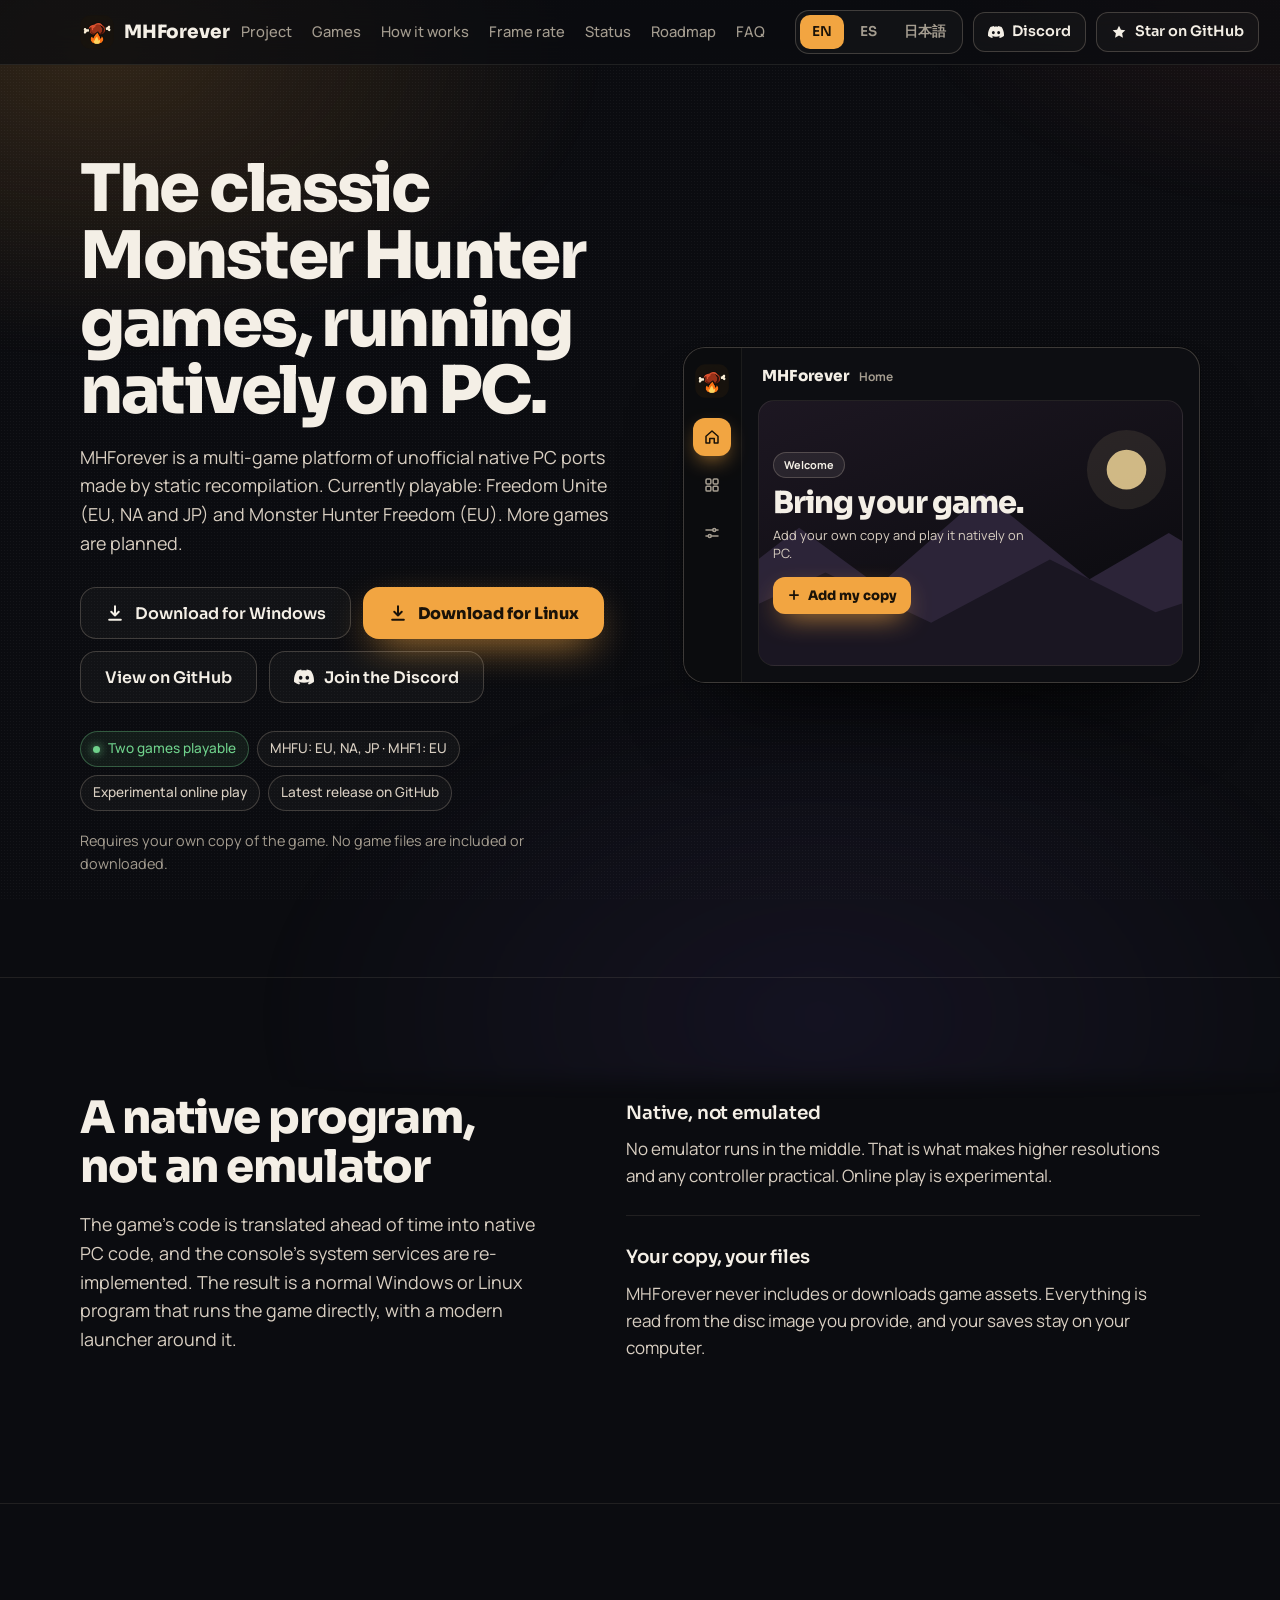
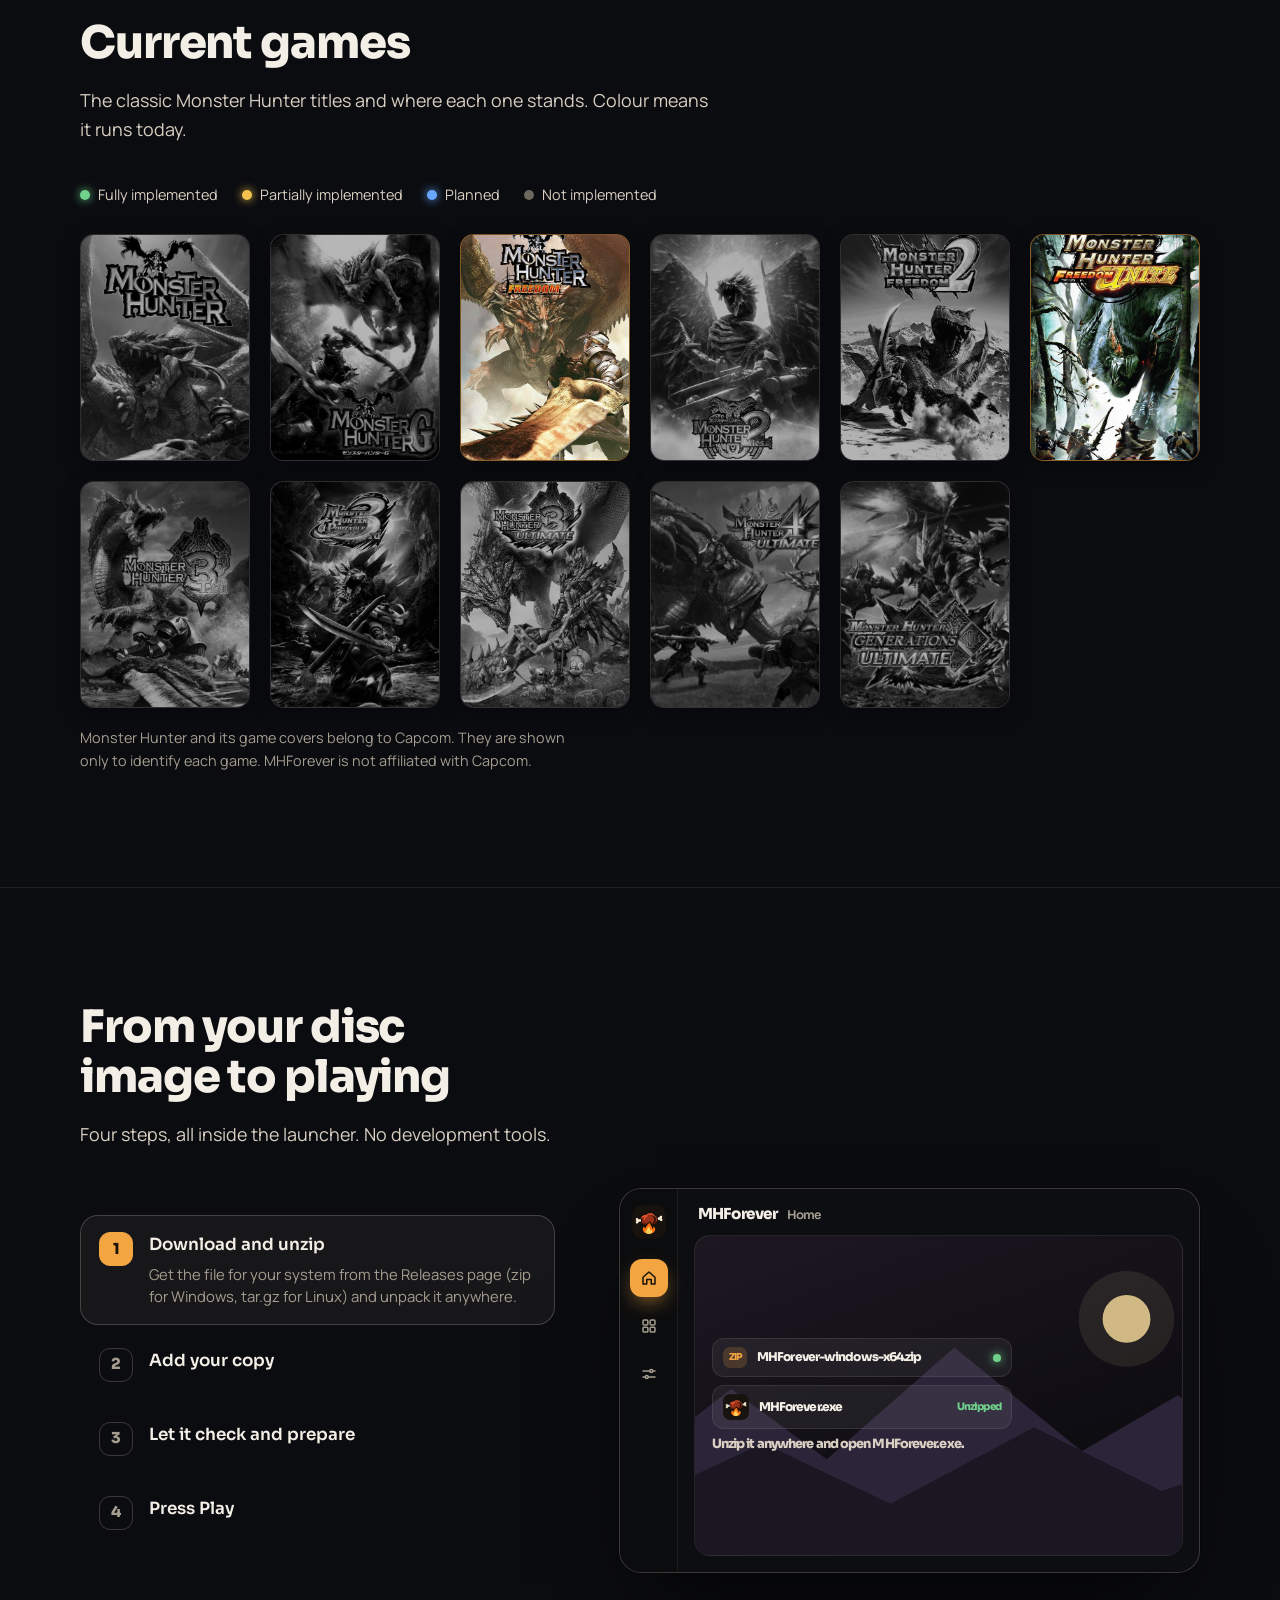
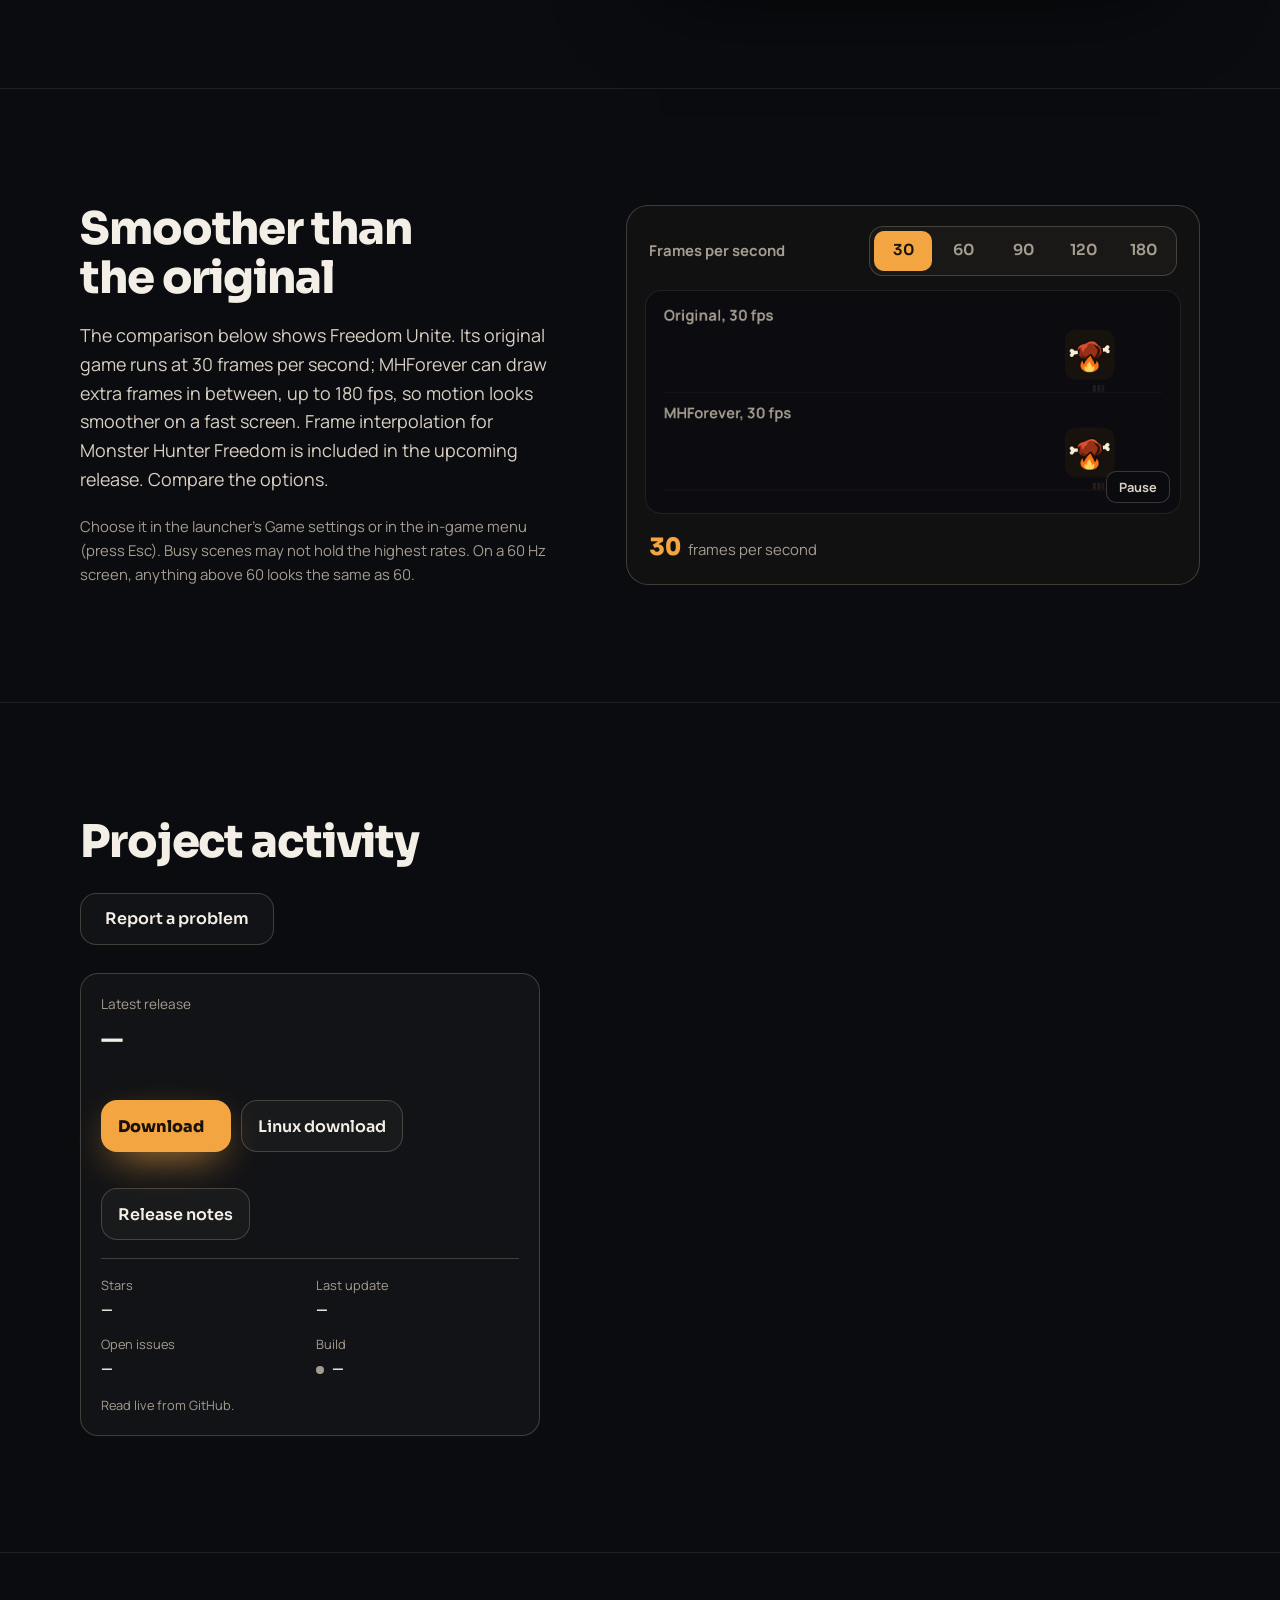
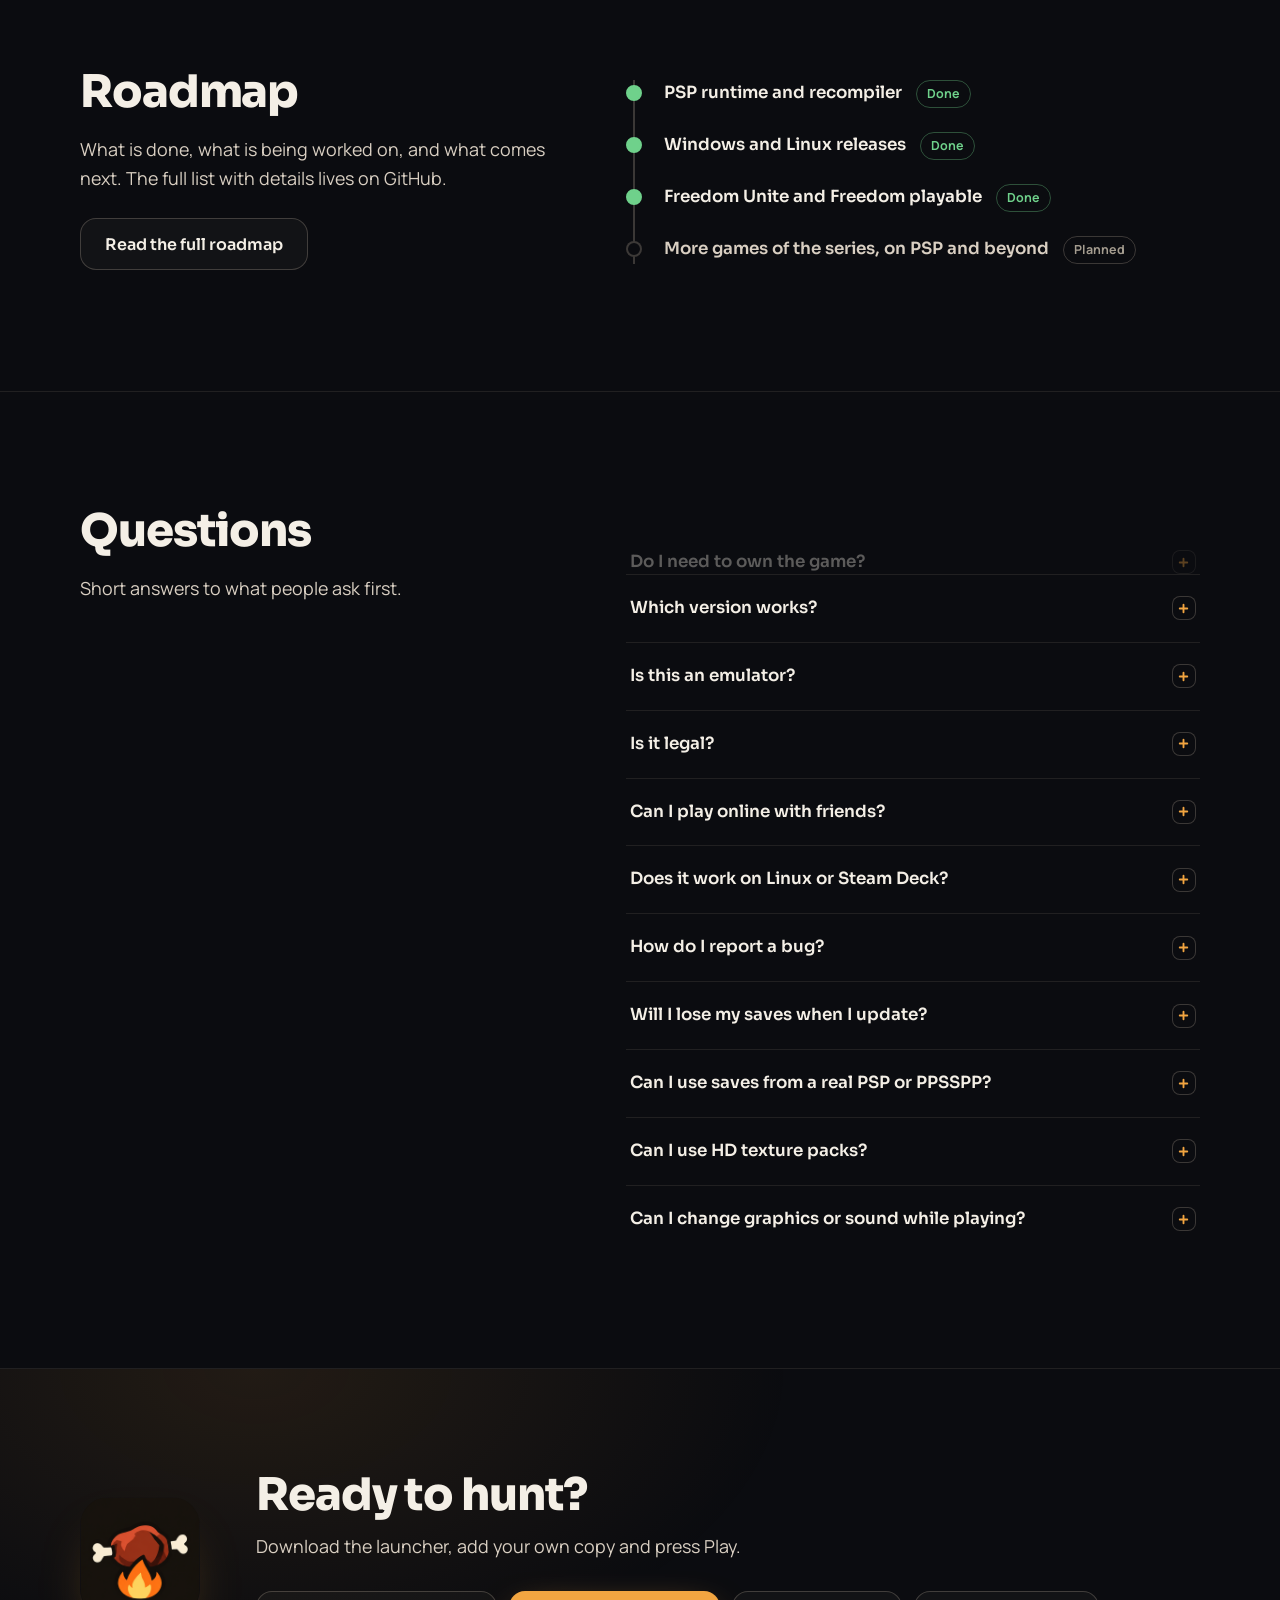
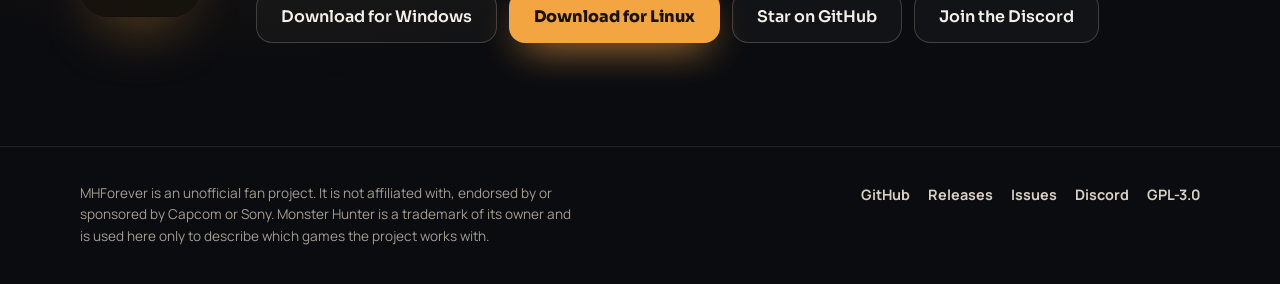
==== commit 31e2349d: "Tighten project activity section layout" ====
--- a/index.html
+++ b/index.html
@@ -321,9 +321,9 @@
 
   <!-- ------------------------------------------------------------ status -->
   <section class="block" id="status">
-    <div class="wrap two">
+    <div class="wrap">
       <div class="head">
-        <h2 data-i18n="st.h">Where the project is today</h2>
+        <h2 data-i18n="st.h">Project activity</h2>
         
         <a class="btn ghost" href="https://github.com/Mango77x/MHForever/issues" rel="noopener" data-i18n="st.issue">Report a problem</a>
         <div class="live" id="live" aria-live="polite">
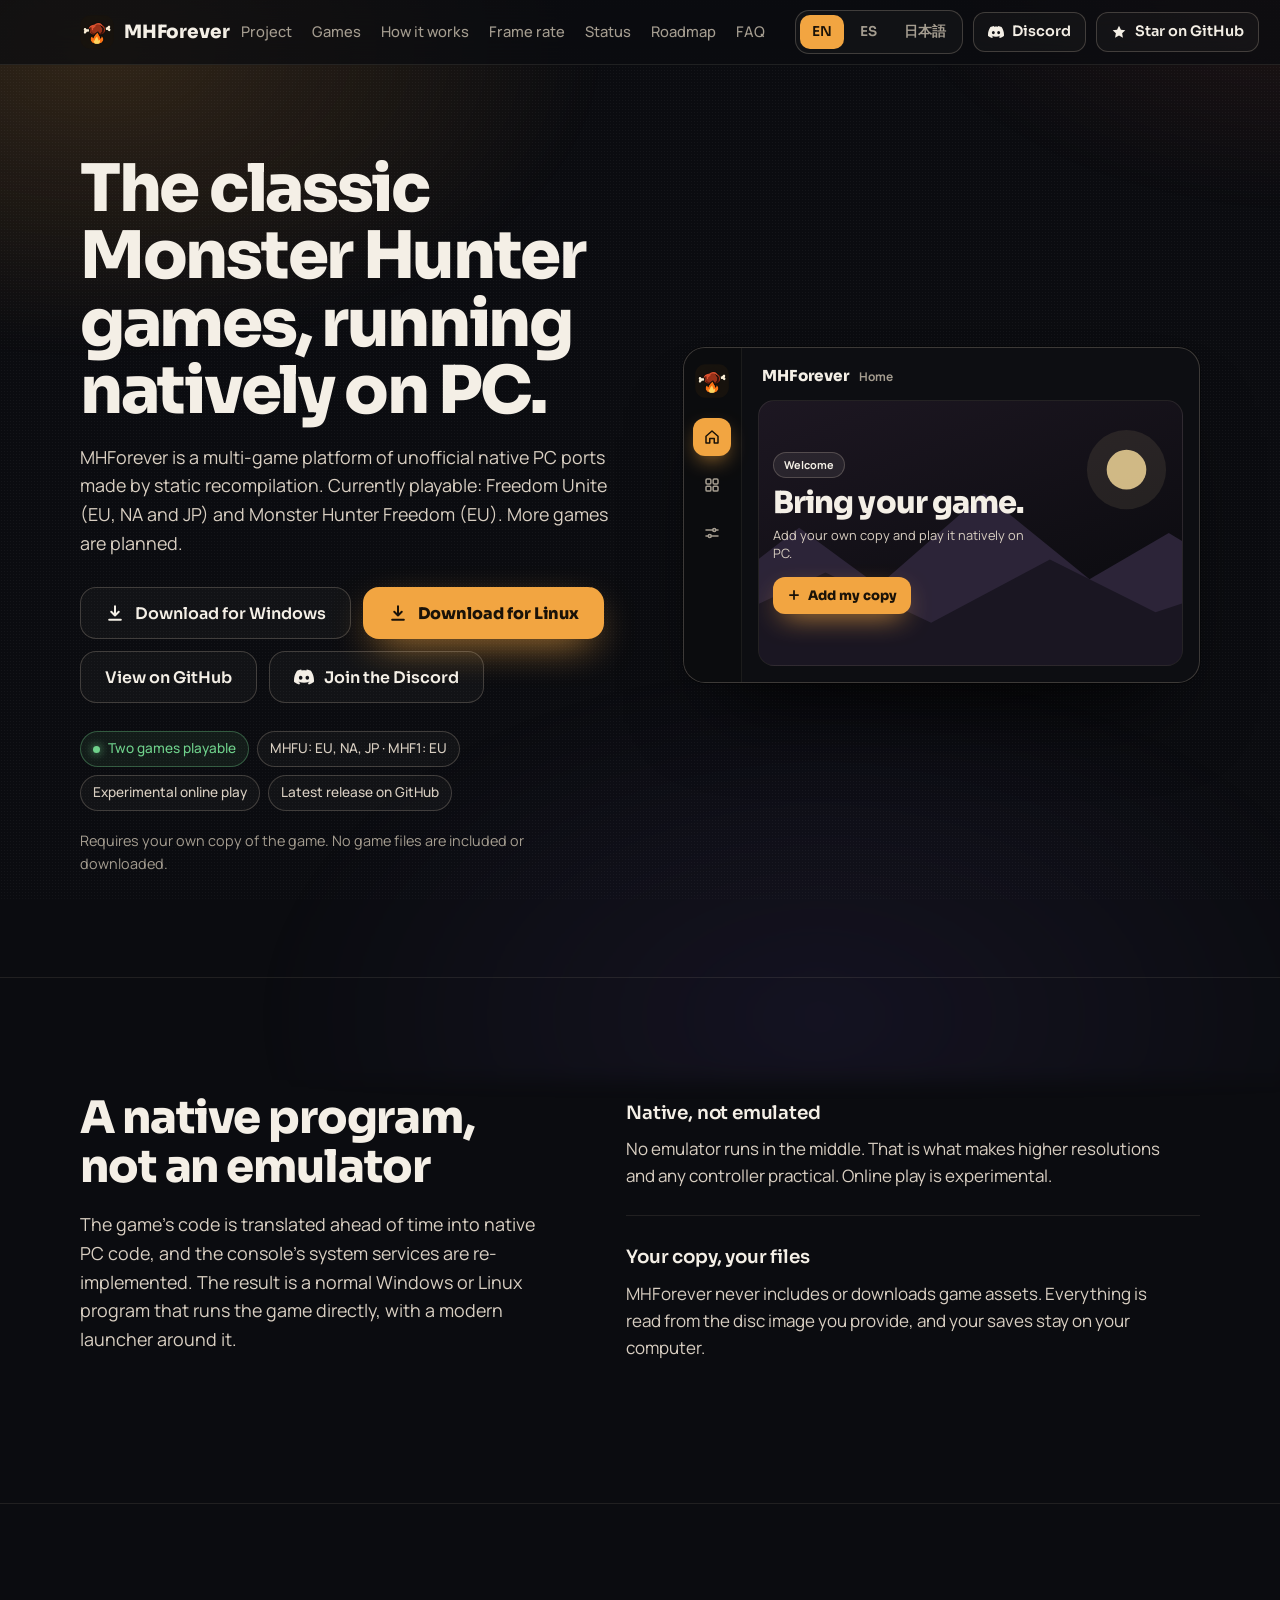
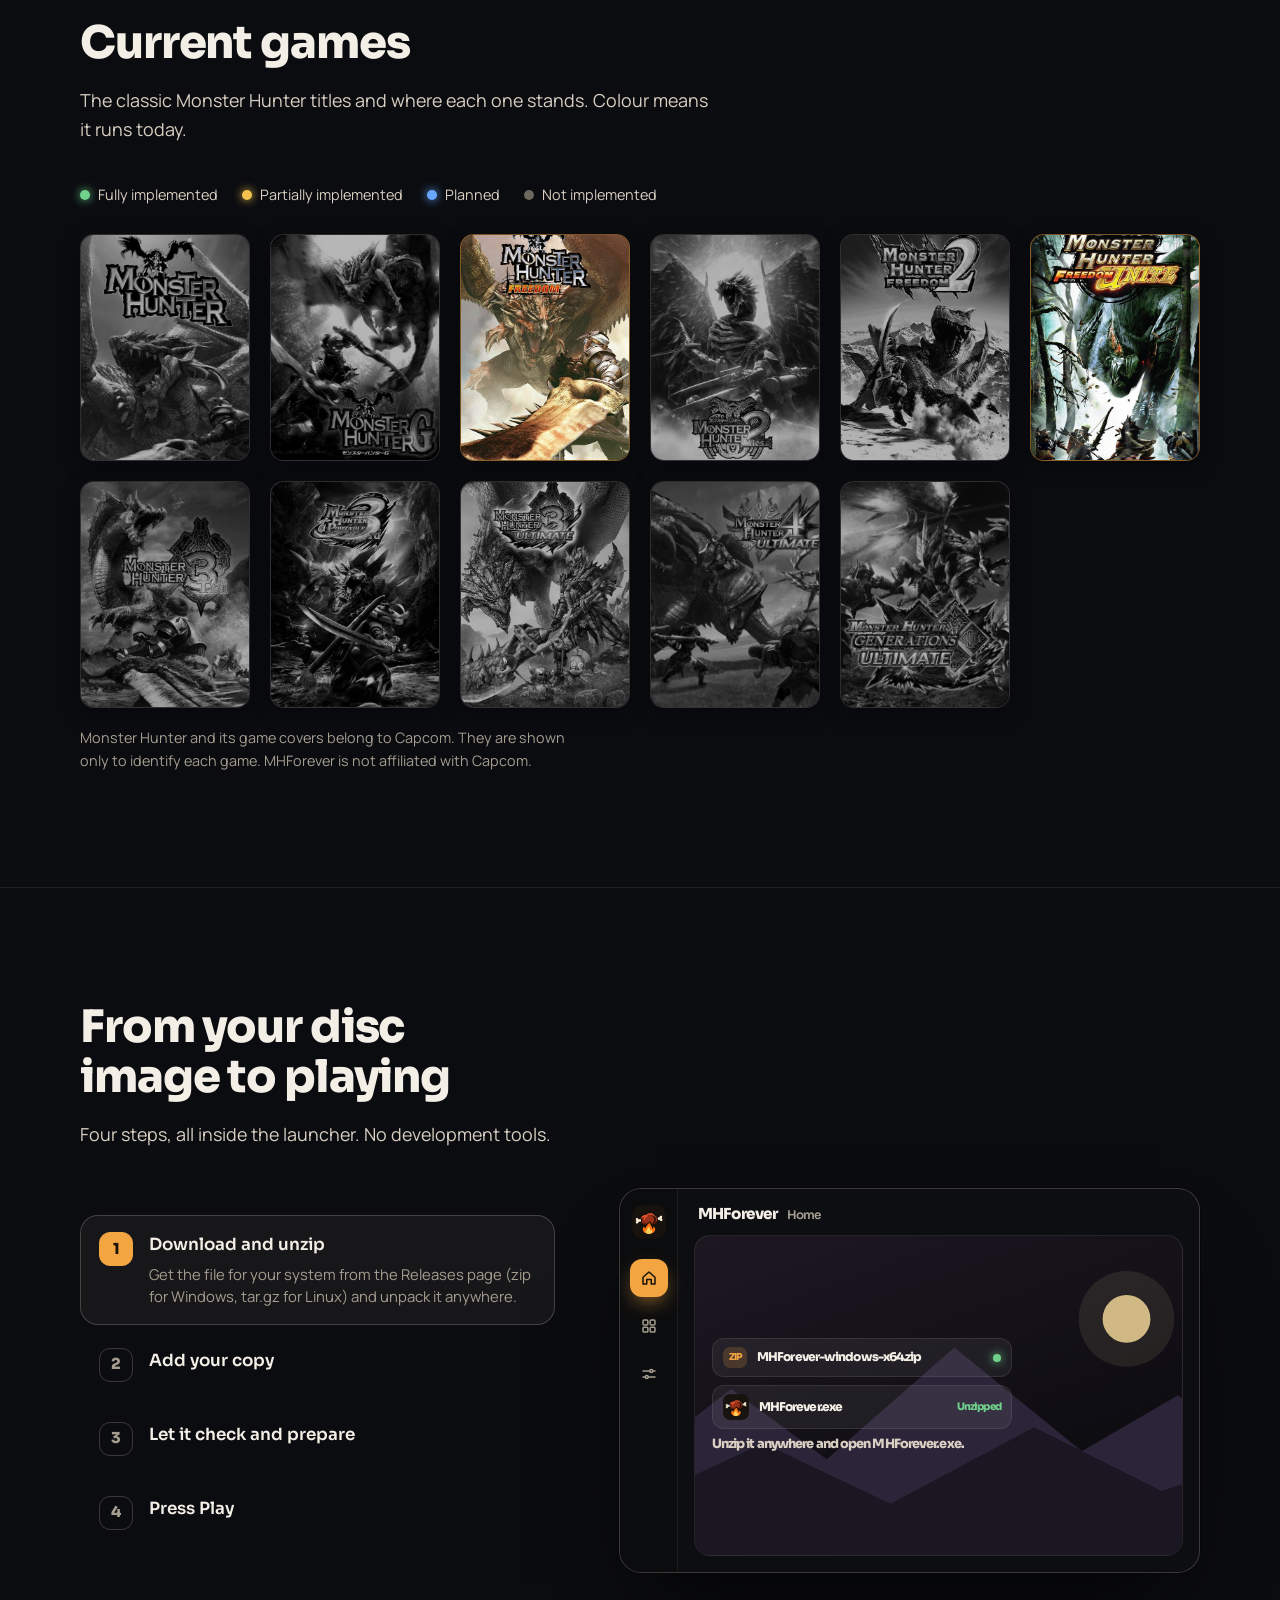
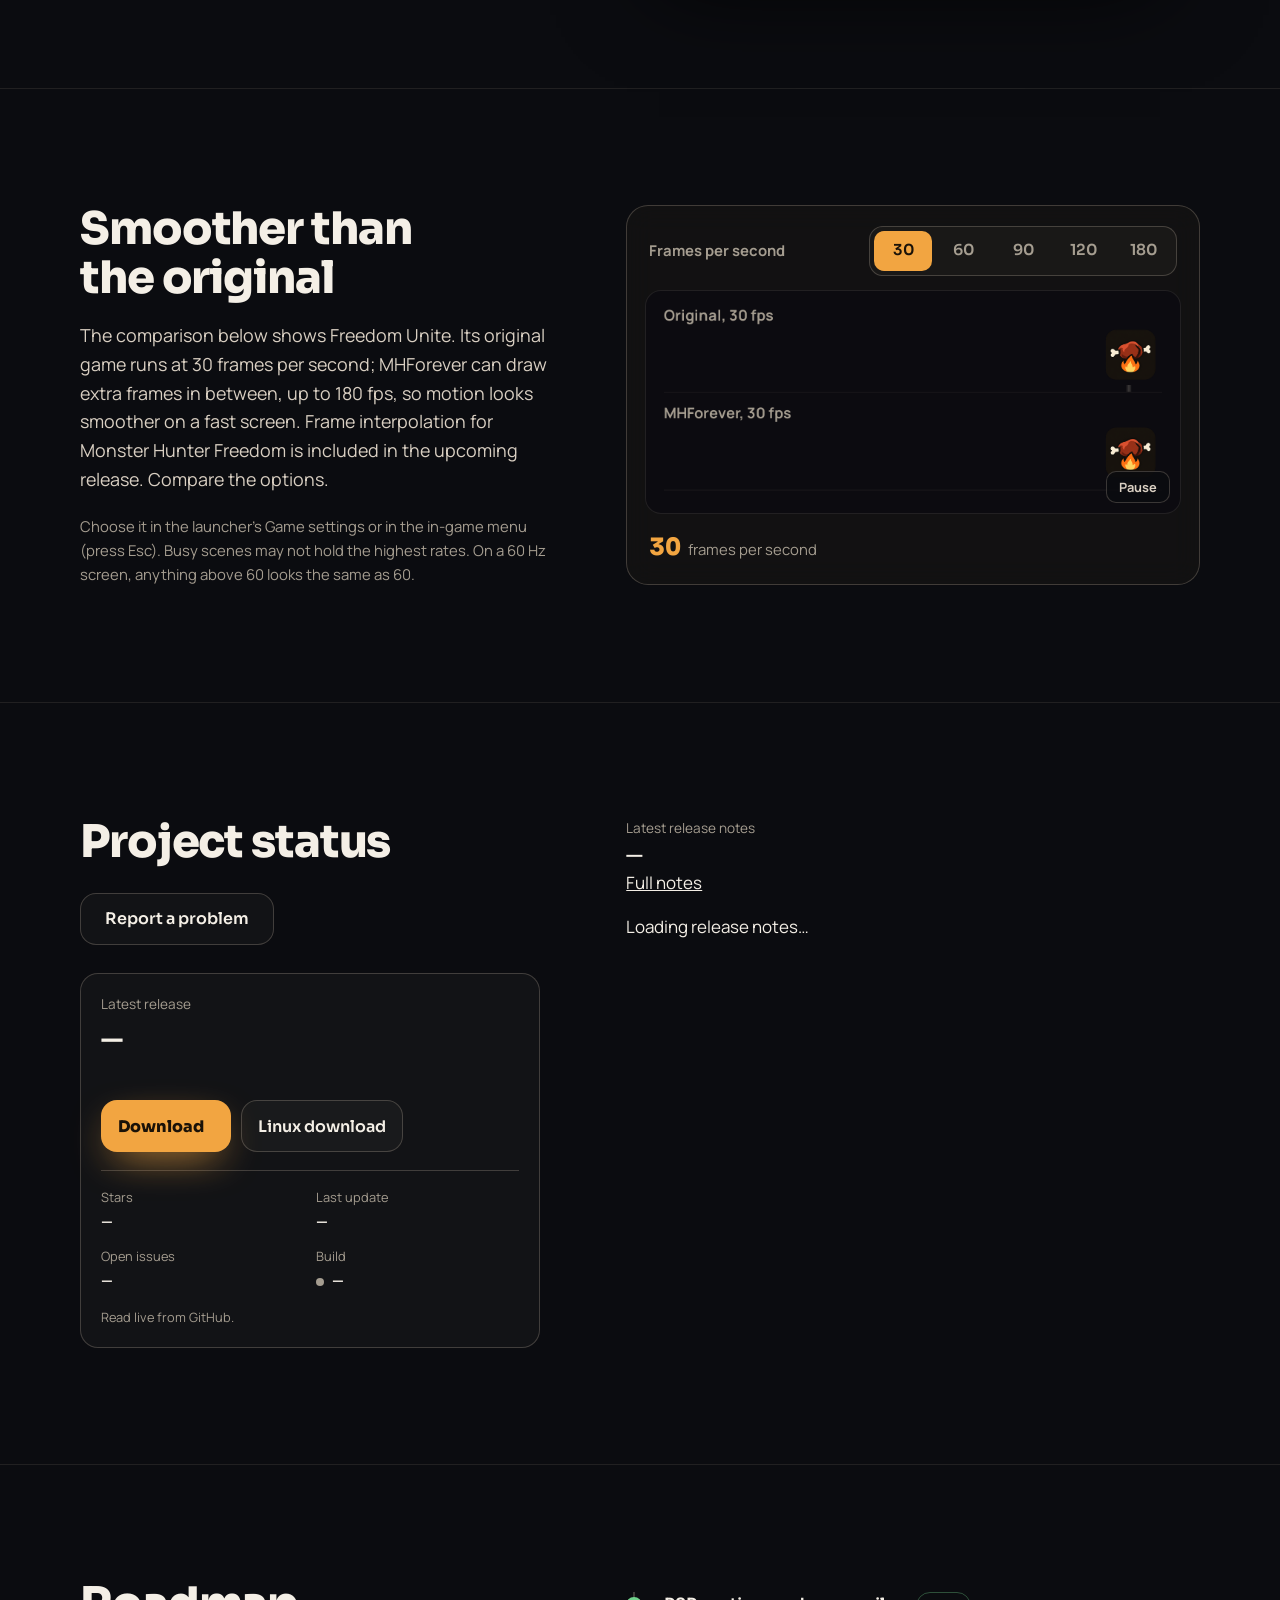
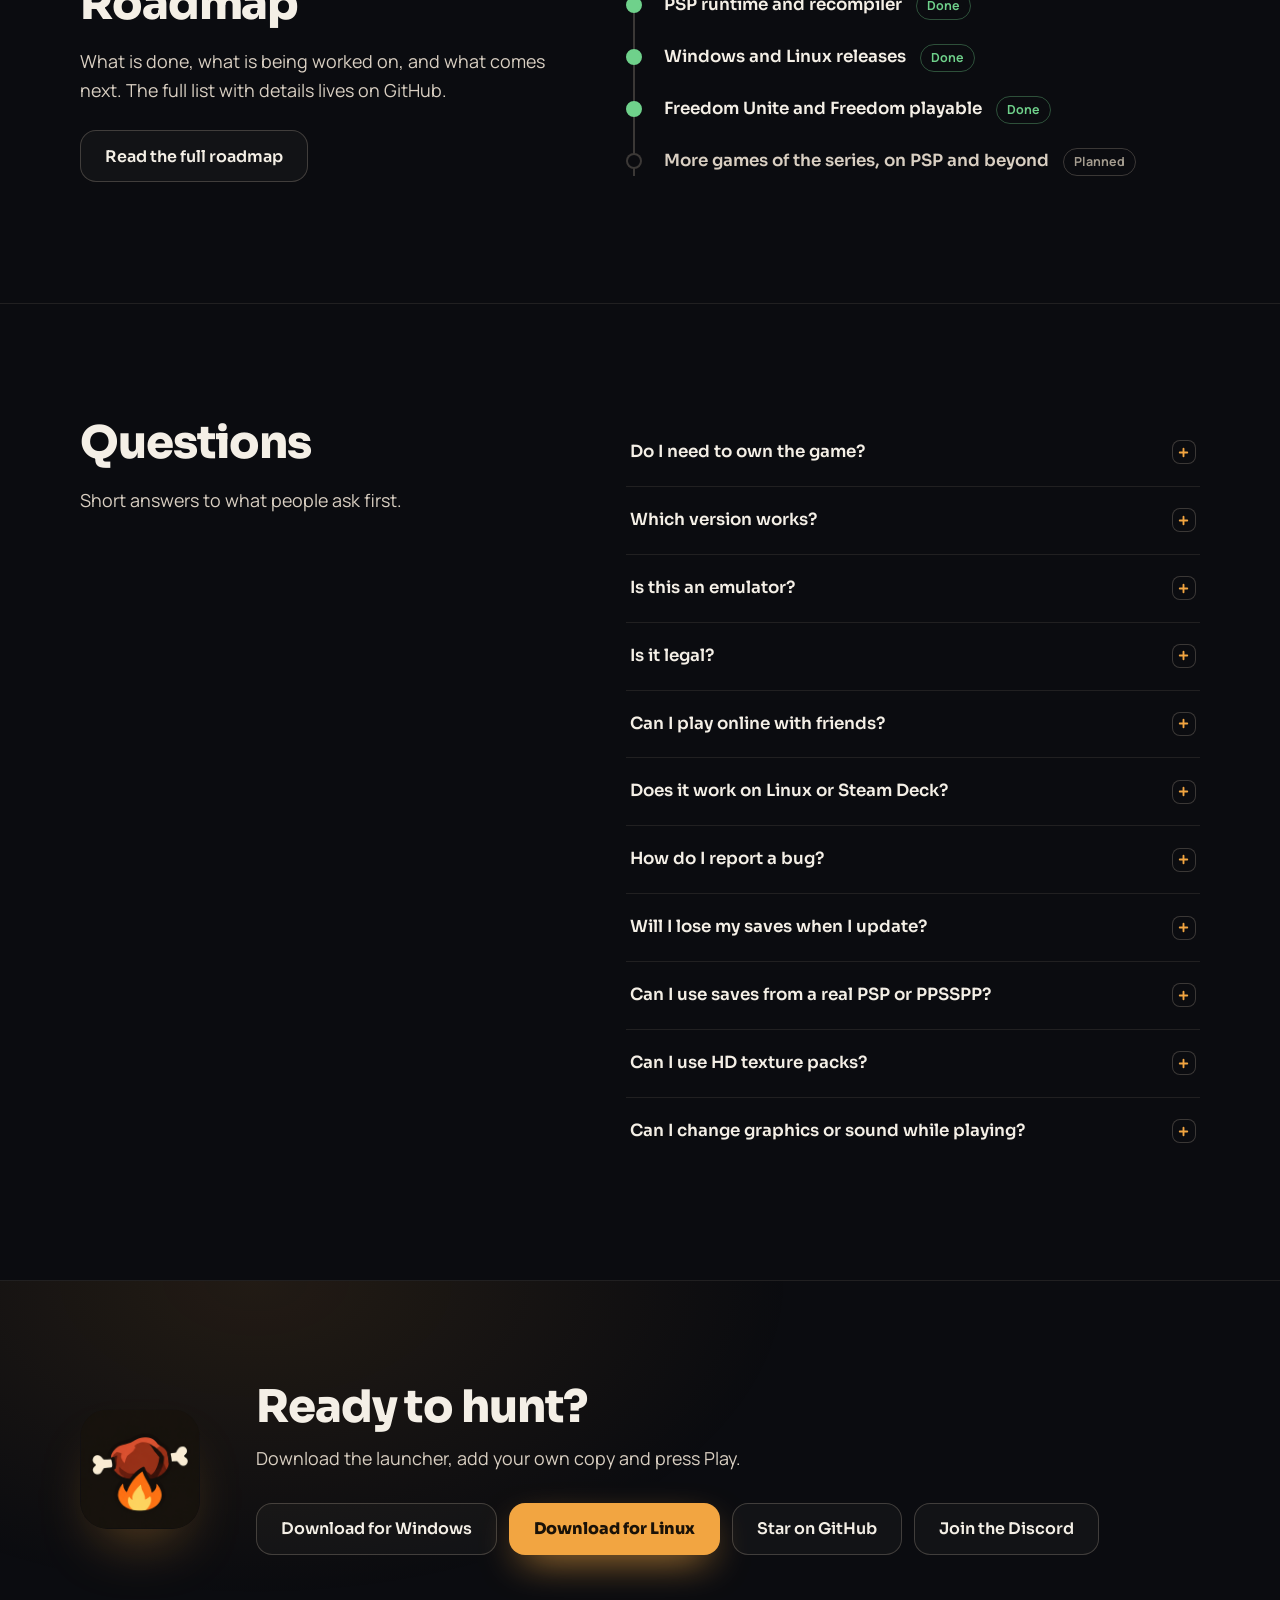
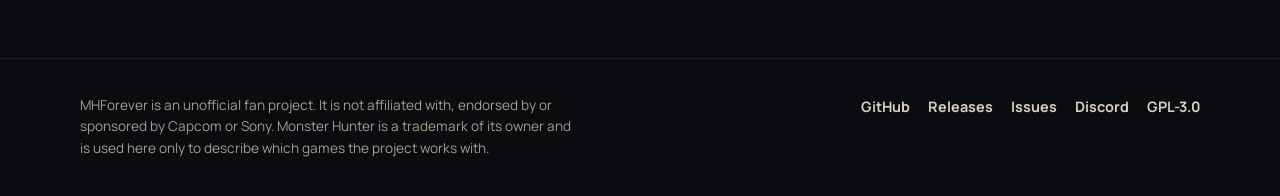
==== commit e4f938e4: "Add live release notes panel to project status" ====
--- a/index.html
+++ b/index.html
@@ -321,10 +321,9 @@
 
   <!-- ------------------------------------------------------------ status -->
   <section class="block" id="status">
-    <div class="wrap">
-      <div class="head">
-        <h2 data-i18n="st.h">Project activity</h2>
-        
+    <div class="wrap two status-layout">
+      <div class="head status-summary">
+        <h2 data-i18n="st.h">Project status</h2>
         <a class="btn ghost" href="https://github.com/Mango77x/MHForever/issues" rel="noopener" data-i18n="st.issue">Report a problem</a>
         <div class="live" id="live" aria-live="polite">
           <p class="live-k" data-i18n="live.k">Latest release</p>
@@ -332,7 +331,6 @@
           <div class="live-act">
             <a class="btn primary dl-latest" id="liveDl" href="https://github.com/Mango77x/MHForever/releases/latest" rel="noopener"><span data-i18n="live.dl">Download</span><span id="liveSize"></span></a>
             <a class="btn ghost" id="liveAlt" href="https://github.com/Mango77x/MHForever/releases/latest" rel="noopener" data-i18n="live.altl">Linux download</a>
-            <a class="btn ghost" id="liveNotes" href="https://github.com/Mango77x/MHForever/releases/latest" rel="noopener" data-i18n="live.notes">Release notes</a>
           </div>
           <dl class="live-stats">
             <div><dt data-i18n="live.stars">Stars</dt><dd id="liveStars">&mdash;</dd></div>
@@ -343,7 +341,19 @@
           <p class="live-src" data-i18n="live.src">Read live from GitHub.</p>
         </div>
       </div>
-  </div>
+      <aside class="release-panel" aria-live="polite">
+        <div class="release-head">
+          <div>
+            <p class="live-k" data-i18n="live.changes">Latest release notes</p>
+            <h3 id="releaseTitle">—</h3>
+          </div>
+          <a class="release-full" id="liveNotes" href="https://github.com/Mango77x/MHForever/releases/latest" rel="noopener" data-i18n="live.full">Full notes</a>
+        </div>
+        <div id="releaseNotes" class="release-notes">
+          <p class="release-loading" data-i18n="live.loading">Loading release notes…</p>
+        </div>
+      </aside>
+    </div>
   </section>
 
   <!-- ------------------------------------------------------------ roadmap -->
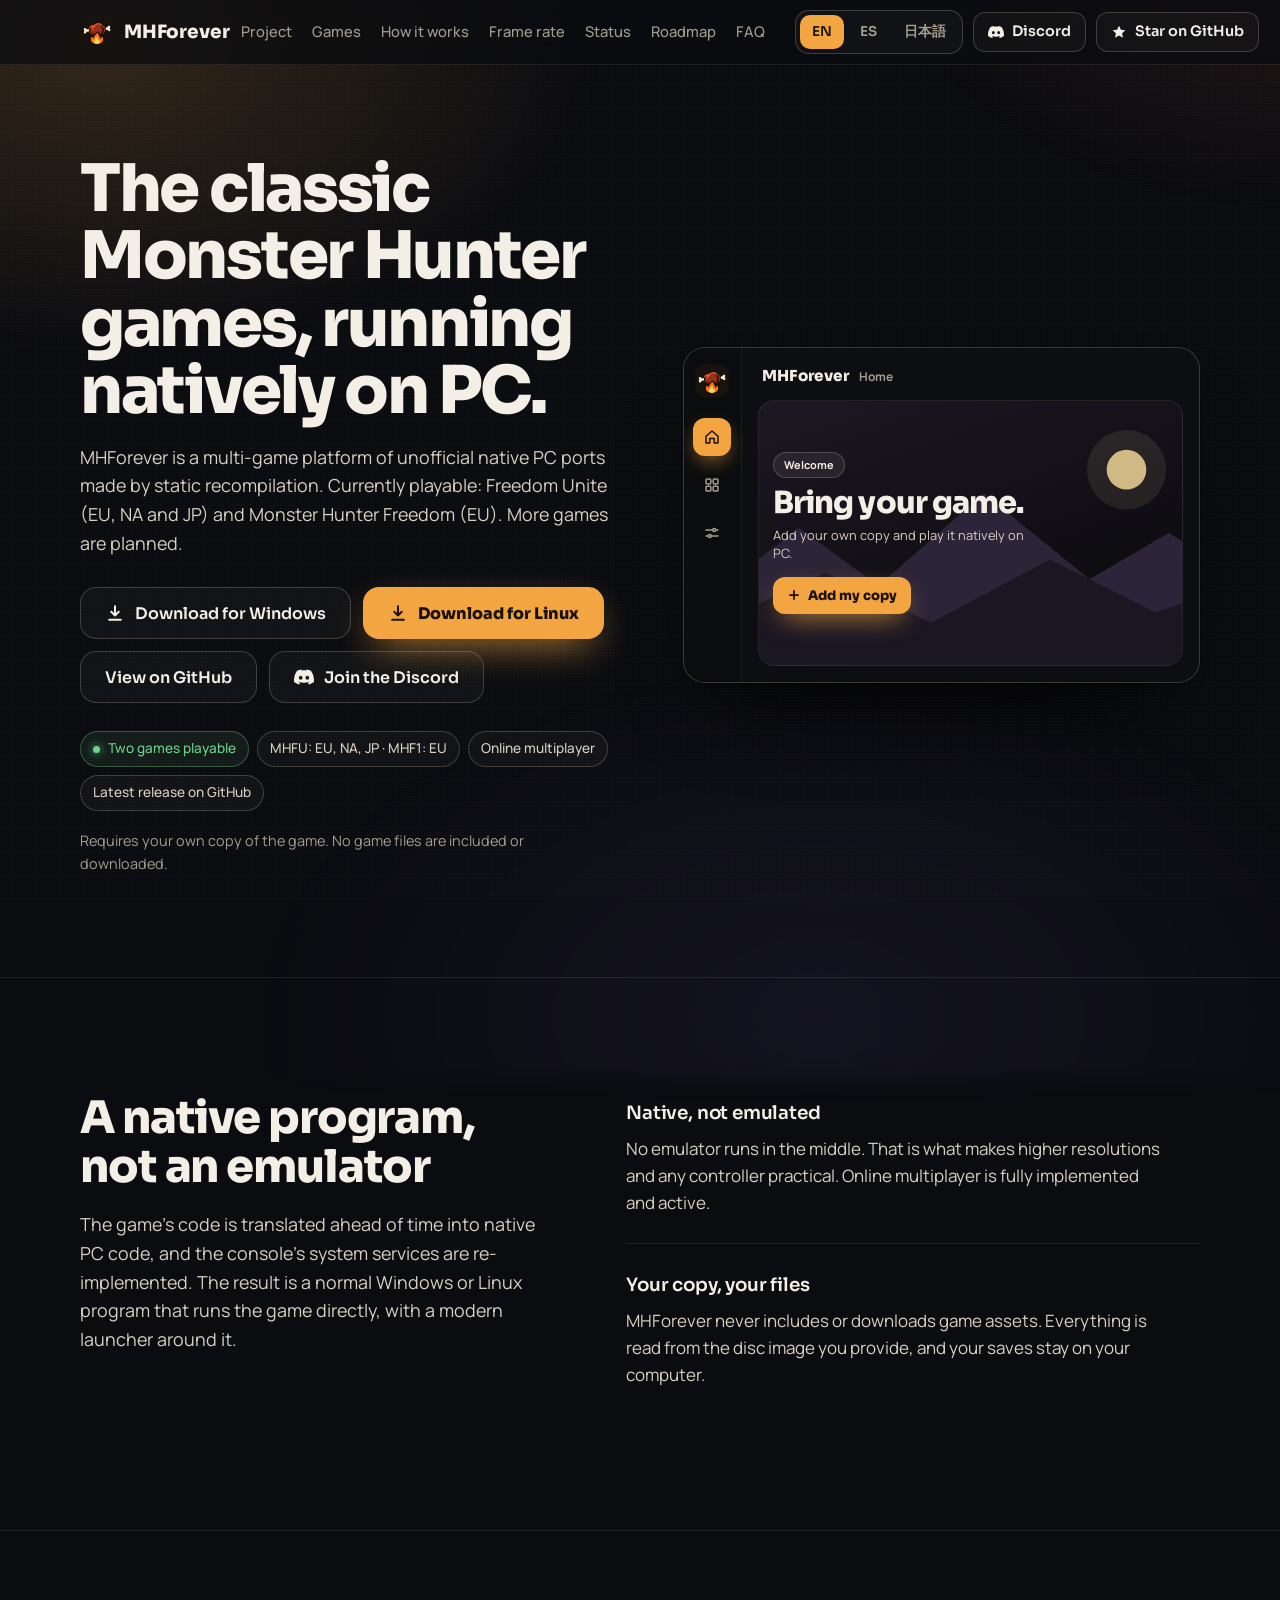
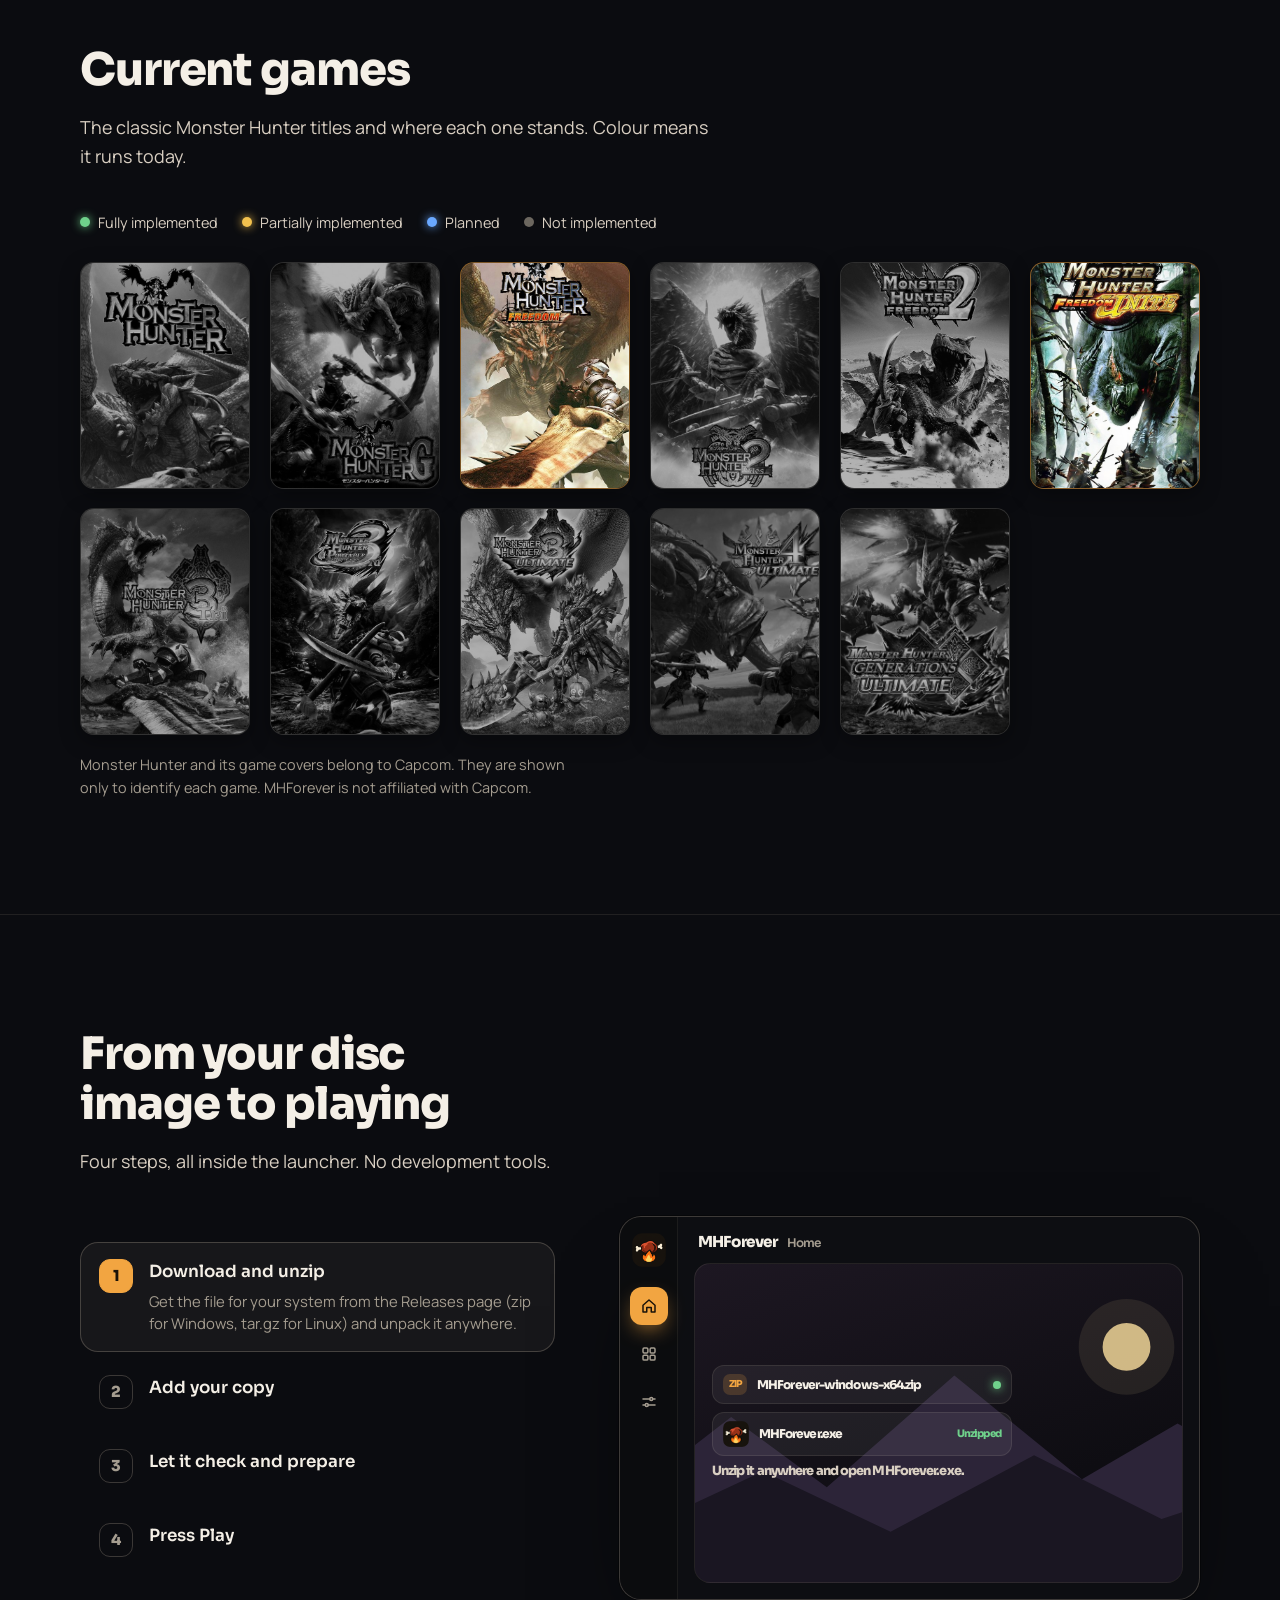
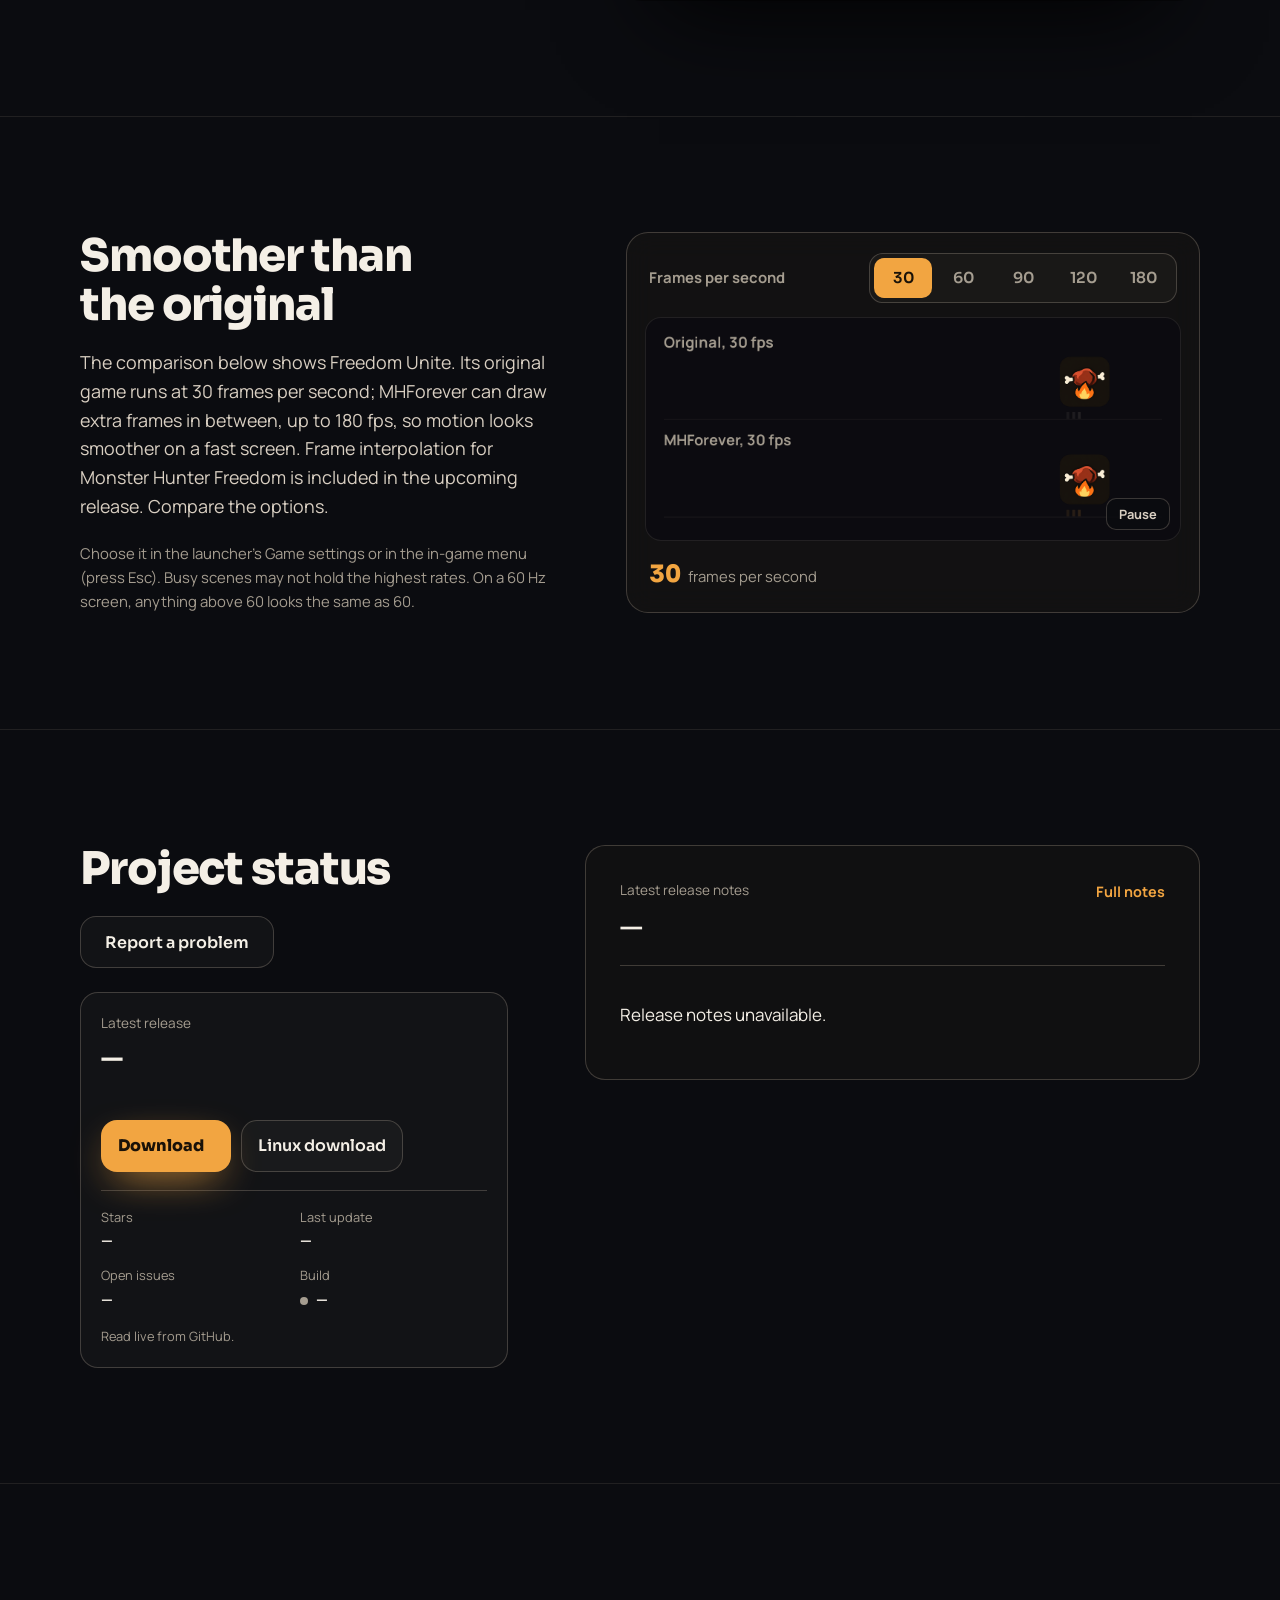
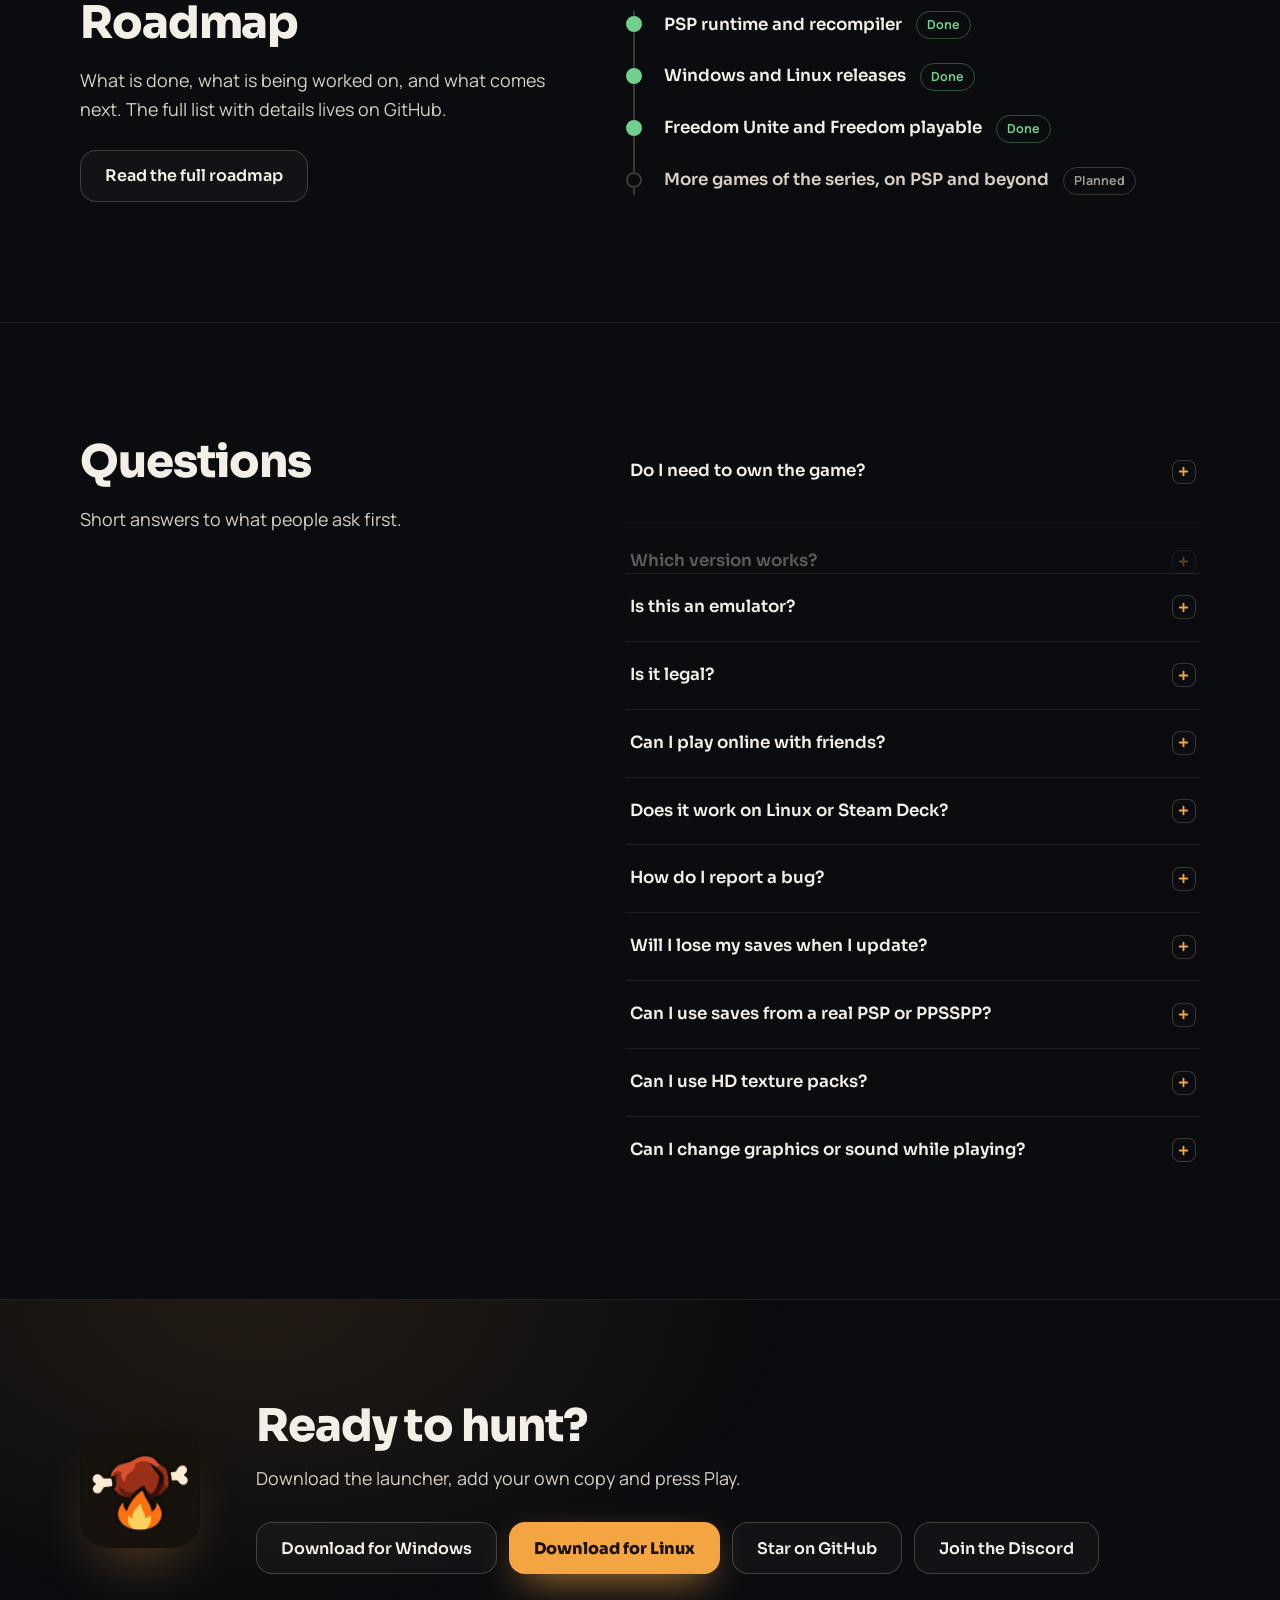
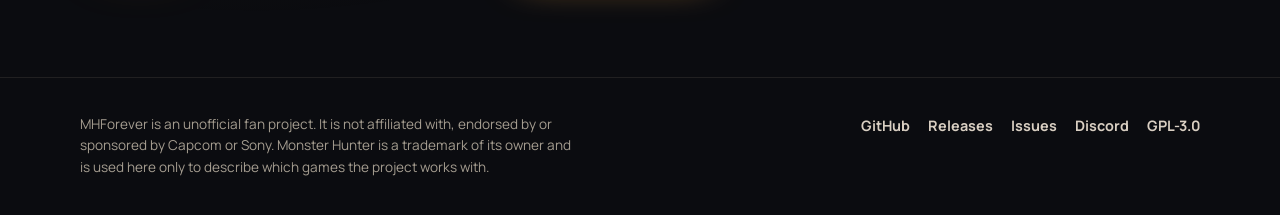
==== commit fbb5d972: "Correct online multiplayer status in English copy" ====
--- a/index.html
+++ b/index.html
@@ -5,7 +5,7 @@
 <meta name="viewport" content="width=device-width, initial-scale=1, viewport-fit=cover">
 <meta name="claude:viewport-fit-sides" content="cover">
 <title>MHForever | Classic Monster Hunter on PC</title>
-<meta name="description" content="MHForever brings classic Monster Hunter titles to PC as unofficial native ports made by static recompilation. It currently supports Freedom Unite (EU, NA and JP releases) and Monster Hunter Freedom (EU release). Online play is experimental. No emulator; bring your own copy.">
+<meta name="description" content="MHForever brings classic Monster Hunter titles to PC as unofficial native ports made by static recompilation. It currently supports Freedom Unite (EU, NA and JP releases) and Monster Hunter Freedom (EU release). Online multiplayer is fully implemented and active. No emulator; bring your own copy.">
 <meta name="theme-color" content="#0b0c10">
 <link rel="canonical" href="https://mango77x.github.io/MHForever-site/">
 <link rel="icon" href="favicon.ico" sizes="any">
@@ -103,7 +103,7 @@
         <ul class="chips">
           <li class="chip ok" data-i18n="hero.chip1">Two games playable</li>
           <li class="chip" data-i18n="hero.chip2">MHFU: EU, NA, JP · MHF1: EU</li>
-          <li class="chip" data-i18n="hero.chip5">Experimental online play</li>
+          <li class="chip" data-i18n="hero.chip5">Online multiplayer</li>
           <li class="chip" id="ver" data-i18n="hero.chip3">Latest release on GitHub</li>
         </ul>
         <p class="fine" data-i18n="hero.note">Requires your own copy of the game. No game files are included or downloaded.</p>
@@ -150,7 +150,7 @@
       <div class="rows">
         <div class="row">
           <h3 data-i18n="what.r1h">Native, not emulated</h3>
-          <p data-i18n="what.r1p">No emulator runs in the middle. That is what makes higher resolutions and any controller practical. Online play is experimental.</p>
+          <p data-i18n="what.r1p">No emulator runs in the middle. That is what makes higher resolutions and any controller practical. Online multiplayer is fully implemented and active.</p>
         </div>
         <div class="row">
           <h3 data-i18n="what.r2h">Your copy, your files</h3>
@@ -196,7 +196,7 @@
         </li>
         <li class="game" data-status="full" data-id="mhfu" tabindex="0">
           <div class="cover"><span class="ph"><img src="img/icon-128.png" alt="" width="40" height="40"><b>Monster Hunter Freedom Unite</b></span><img class="art" src="img/covers/mhfu.jpg" alt="Monster Hunter Freedom Unite cover" loading="lazy"></div>
-          <div class="over"><span class="gname">Monster Hunter Freedom Unite</span><span class="gmeta">PSP &middot; <span data-i18n="games.first">First released</span> 2008</span><span class="gmeta"><span data-i18n="games.reg">Released in</span> JP · NA · EU</span><span class="gmeta gsup"><span data-i18n="games.sup">Playable across EU, NA and JP releases. Online play is experimental.</span></span><span class="gstat"><i class="sdot"></i><span data-i18n="games.s.full">Fully implemented</span></span></div>
+          <div class="over"><span class="gname">Monster Hunter Freedom Unite</span><span class="gmeta">PSP &middot; <span data-i18n="games.first">First released</span> 2008</span><span class="gmeta"><span data-i18n="games.reg">Released in</span> JP · NA · EU</span><span class="gmeta gsup"><span data-i18n="games.sup">Playable across EU, NA and JP releases. Online multiplayer is fully implemented and active.</span></span><span class="gstat"><i class="sdot"></i><span data-i18n="games.s.full">Fully implemented</span></span></div>
         </li>
         <li class="game" data-status="none" data-id="mhtri" tabindex="0">
           <div class="cover"><span class="ph"><img src="img/icon-128.png" alt="" width="40" height="40"><b>Monster Hunter Tri</b></span><img class="art" src="img/covers/mhtri.jpg" alt="Monster Hunter Tri cover" loading="lazy"></div>
@@ -384,7 +384,7 @@
         <details><summary data-i18n="faq.q2">Which version works?</summary><p data-i18n="faq.a2">MHForever supports Freedom Unite for PSP in its European (ULES01213), North American (ULUS10391) and Japanese (Monster Hunter Portable 2nd G, ULJM05500) releases. It also supports Monster Hunter Freedom (MHF1) in its European release (ULES00318), including the Freedom DX v1.8.6 patch. Add your game copies and choose which one to play in the Library.</p></details>
         <details><summary data-i18n="faq.q3">Is this an emulator?</summary><p data-i18n="faq.a3">No. The game's program is recompiled into native PC code and the console's system services are re-implemented. You get a normal Windows or Linux program.</p></details>
         <details><summary data-i18n="faq.q4">Is it legal?</summary><p data-i18n="faq.a4">MHForever contains no Capcom or Sony code or assets and asks you to use your own copy. It is not affiliated with Capcom or Sony. This is not legal advice, and laws differ by country.</p></details>
-        <details><summary data-i18n="faq.q5">Can I play online with friends?</summary><p data-i18n="faq.a5">Online play is experimental. In the launcher, open Settings → Online and pick a server: you meet other players in the game's own Gathering Hall and take quests together, including PPSSPP players. You can add friends by code, see who is online, send invites, join in one click and use private rooms with a code. Other players never see your address.</p></details>
+        <details><summary data-i18n="faq.q5">Can I play online with friends?</summary><p data-i18n="faq.a5">Online multiplayer is fully implemented and active. In the launcher, open Settings → Online and pick a server: you meet other players in the game's own Gathering Hall and take quests together, including PPSSPP players. You can add friends by code, see who is online, send invites, join in one click and use private rooms with a code. Other players never see your address.</p></details>
         <details><summary data-i18n="faq.q6">Does it work on Linux or Steam Deck?</summary><p data-i18n="faq.a6">Linux, yes: since 0.4.1 there is a Linux download next to the Windows one (it needs WebKitGTK 4.1 and GTK 3, and is built on Ubuntu 24.04, so very old distributions may not run it). Players have reported it working on the Steam Deck (SteamOS); the maintainers have no Deck to test on, so it is not a formal test. Reports are welcome.</p></details>
         <details><summary data-i18n="faq.q7">How do I report a bug?</summary><p data-i18n="faq.a7">Open an issue on GitHub with your version and what happened, or ask in the Discord. Reports are welcome.</p></details>
         <details><summary data-i18n="faq.q8">Will I lose my saves when I update?</summary><p data-i18n="faq.a8">No. Saves live in Documents\MHForever\saves and your settings in %APPDATA%\MHForever, outside the program folder, so updating never touches them. Since 0.7 the launcher updates itself in one click.</p></details>
--- a/styles.css
+++ b/styles.css
@@ -406,3 +406,28 @@
 .game[data-status="partial"] .cover, .game[data-status="full"] .cover { background: linear-gradient(160deg, #3a2a1a, #17120f 70%); border-color: rgba(242, 165, 65, 0.45); }
 .game[data-status="partial"] .ph b, .game[data-status="full"] .ph b { color: var(--accent); }
 .gsup { color: var(--accent); }
+
+
+/* ------------------------------------------------------------ project status + live release notes */
+.status-layout { grid-template-columns: minmax(0, 0.82fr) minmax(0, 1.18fr); align-items: start; }
+.status-summary { position: static; }
+.status-summary > .btn { margin-top: 22px; }
+.status-summary .live { max-width: none; margin-top: 24px; }
+.release-panel {
+  min-width: 0; padding: clamp(22px, 3vw, 34px); border: 1px solid var(--line-2);
+  border-radius: 20px; background: rgba(24, 22, 20, 0.48);
+}
+.release-head { display: flex; justify-content: space-between; align-items: flex-start; gap: 18px; padding-bottom: 18px; border-bottom: 1px solid var(--line-2); }
+.release-head h3 { margin-top: 5px; font-size: clamp(1.2rem, 2vw, 1.55rem); }
+.release-full { flex: none; color: var(--accent); font-size: .9rem; font-weight: 700; text-decoration: none; }
+.release-full:hover { text-decoration: underline; }
+.release-notes { display: grid; grid-template-columns: repeat(2, minmax(0, 1fr)); gap: 22px; padding-top: 18px; }
+.release-notes section { min-width: 0; }
+.release-notes h4 { margin: 0 0 10px; color: var(--accent); font-family: var(--display); font-size: .95rem; }
+.release-notes ul { margin: 0; padding-left: 18px; color: var(--ink-2); font-size: .94rem; }
+.release-notes li + li { margin-top: 10px; }
+.release-loading { color: var(--mute); }
+@media (max-width: 760px) {
+  .status-layout { grid-template-columns: 1fr; gap: 28px; }
+  .release-notes { grid-template-columns: 1fr; }
+}
